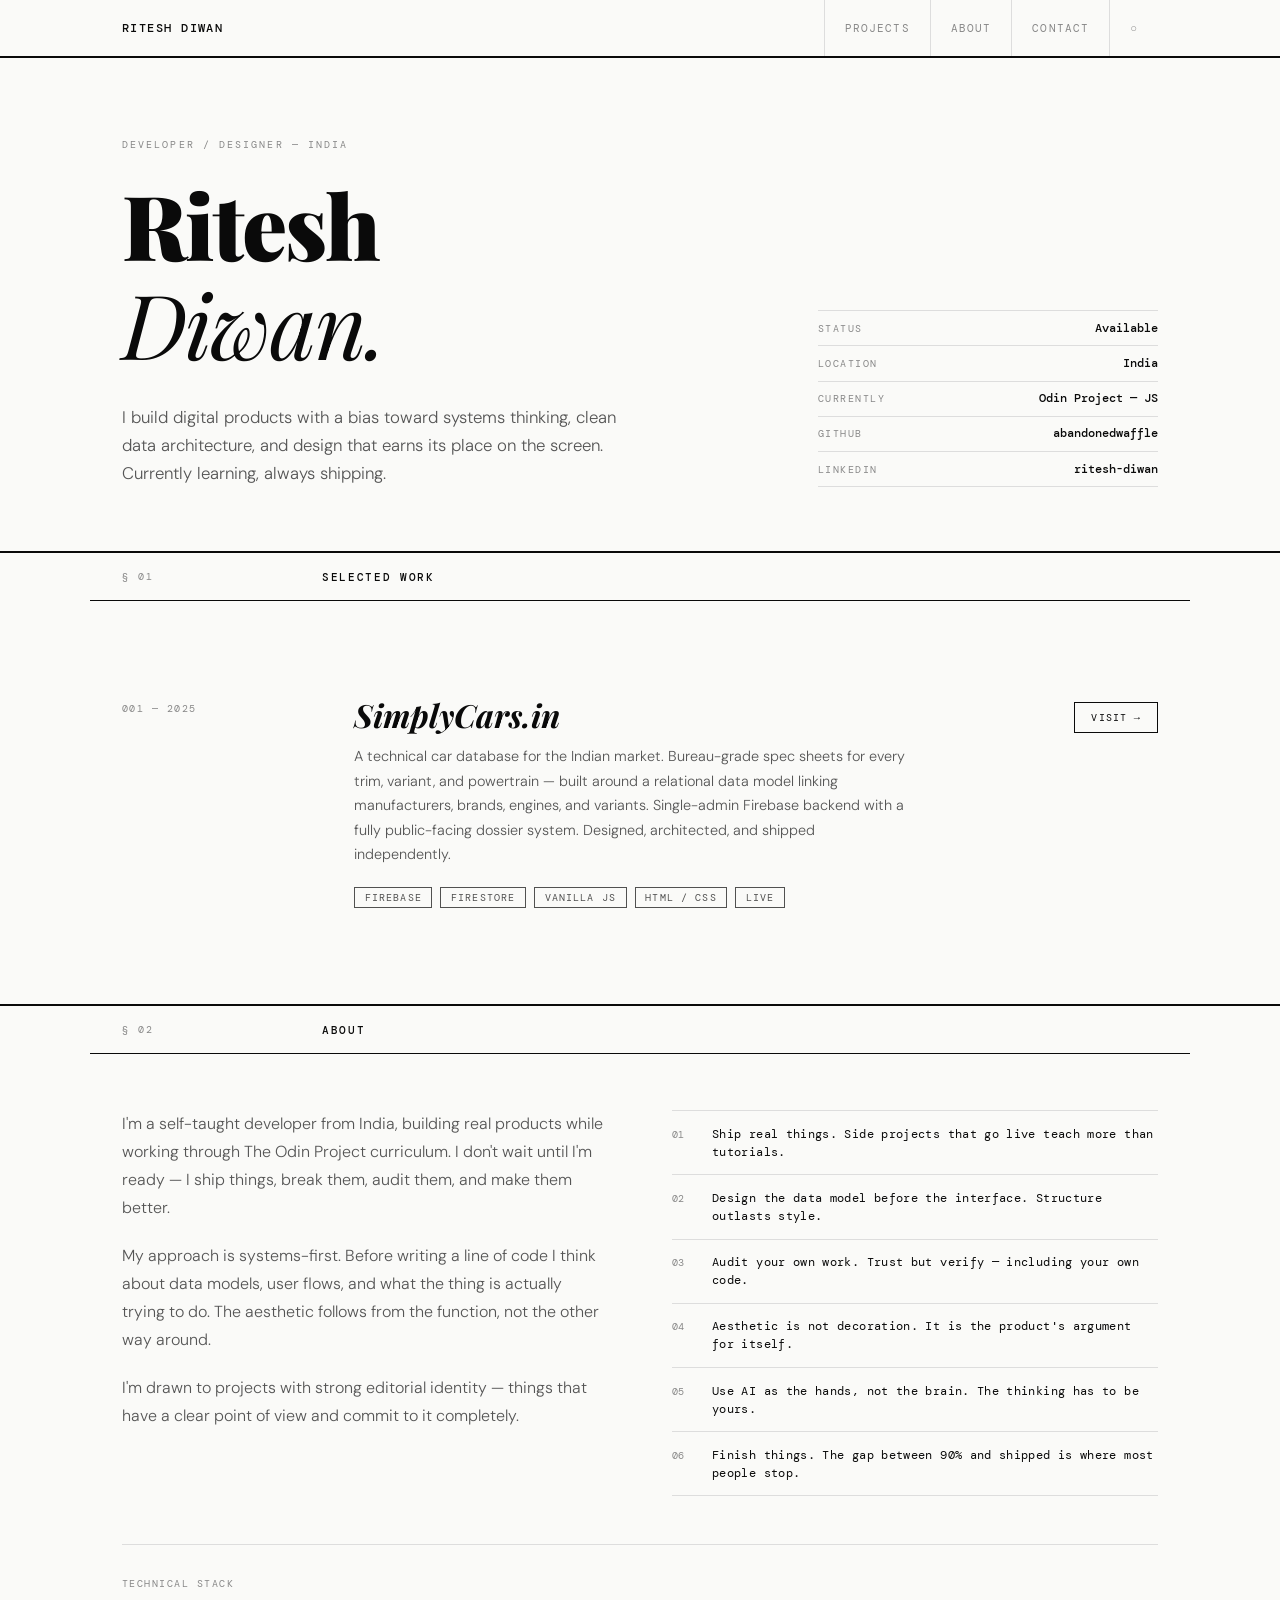
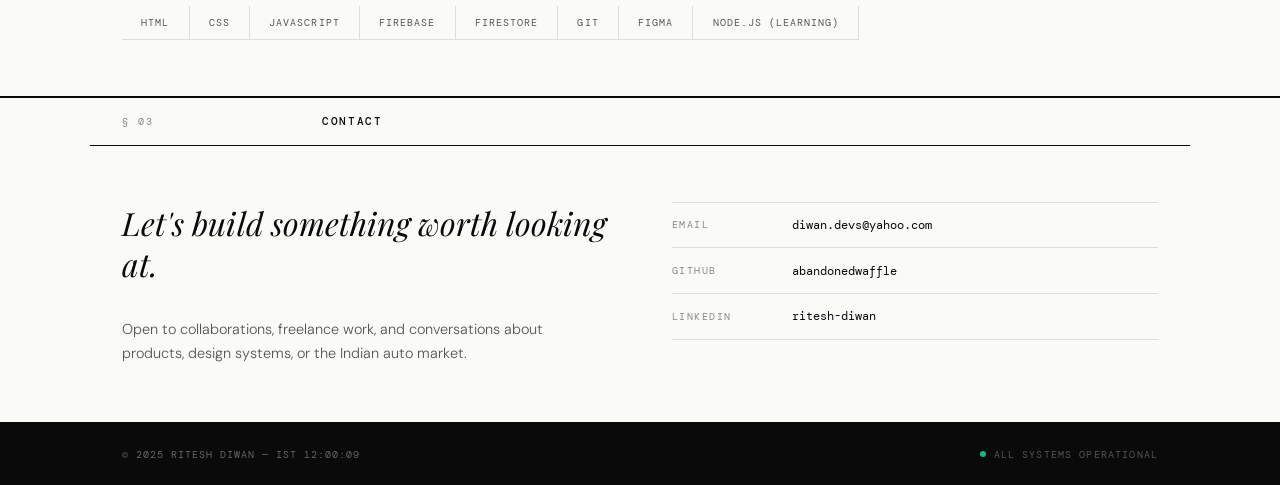
==== index.html @ 1e128248 "intial commit" ====
<!DOCTYPE html>
<html lang="en">
<head>
    <meta charset="UTF-8">
    <meta name="viewport" content="width=device-width, initial-scale=1.0">
    <title>Ritesh Diwan — Developer</title>
    <link rel="preconnect" href="https://fonts.googleapis.com">
    <link href="https://fonts.googleapis.com/css2?family=DM+Mono:ital,wght@0,300;0,400;0,500;1,300;1,400&family=Playfair+Display:ital,wght@0,400;0,700;0,900;1,400;1,700;1,900&family=DM+Sans:wght@300;400;500&display=swap" rel="stylesheet">
    <style>
        *, *::before, *::after { box-sizing: border-box; margin: 0; padding: 0; }

        :root {
            /* Colors */
            --black: #0a0a0a;
            --white: #fafaf8;
            --grey: #888;
            --light-grey: #ddd;
            --accent: #ff6600; /* UPDATED TO ORANGE */
            --text-main: #0a0a0a;
            --text-muted: #555;
            --header-bg: #fafaf8;
            
            /* Fonts */
            --mono: 'DM Mono', monospace;
            --serif: 'Playfair Display', serif;
            --sans: 'DM Sans', sans-serif;
        }

        body.dark {
            --black: #f0ede8;
            --white: #111110;
            --grey: #666;
            --light-grey: #2a2a2a;
            --accent: #ff6600; /* UPDATED TO ORANGE */
            --text-main: #f0ede8;
            --text-muted: #999;
            --header-bg: #111110;
        }

        html { font-size: 16px; scroll-behavior: smooth; }

        body {
            font-family: var(--sans);
            background: var(--white);
            color: var(--text-main);
            -webkit-font-smoothing: antialiased;
            overflow-x: hidden;
            /* Smooth theme transition */
            transition: background-color 0.4s ease, color 0.4s ease;
        }

        /* Elements that should transition with the theme */
        header, section, .project-row, .theme-btn, nav a, .skill-item, .contact-link-row {
            transition: border-color 0.4s ease, background-color 0.4s ease, color 0.4s ease;
        }

        /* HEADER */
        header {
            border-bottom: 2px solid var(--text-main);
            position: sticky;
            top: 0;
            background: var(--header-bg);
            z-index: 100;
        }

        .header-inner {
            max-width: 1100px;
            margin: 0 auto;
            padding: 0 2rem;
            display: grid;
            grid-template-columns: 1fr auto;
            align-items: center;
            height: 56px;
        }

        .site-name {
            font-family: var(--mono);
            font-size: 0.75rem;
            font-weight: 500;
            letter-spacing: 0.12em;
            text-transform: uppercase;
            color: var(--text-main);
            text-decoration: none;
        }

        nav { display: flex; align-items: center; gap: 0; }

        nav a, .theme-btn {
            font-family: var(--mono);
            font-size: 0.7rem;
            letter-spacing: 0.1em;
            text-transform: uppercase;
            color: var(--grey);
            text-decoration: none;
            padding: 0 1.25rem;
            height: 56px;
            display: flex;
            align-items: center;
            border-left: 1px solid var(--light-grey);
            cursor: pointer;
            background: none;
            border-top: none; border-right: none; border-bottom: none;
        }

        nav a:hover, .theme-btn:hover { 
            color: var(--text-main); 
            background: var(--light-grey); 
            opacity: 0.8;
        }

        /* HERO */
        .hero {
            border-bottom: 2px solid var(--text-main);
            padding: 5rem 0 4rem;
        }

        .hero-inner {
            max-width: 1100px;
            margin: 0 auto;
            padding: 0 2rem;
            display: grid;
            grid-template-columns: 1fr 340px;
            gap: 4rem;
            align-items: end;
        }

        .hero-label {
            font-family: var(--mono);
            font-size: 0.65rem;
            letter-spacing: 0.2em;
            text-transform: uppercase;
            color: var(--grey);
            margin-bottom: 1.5rem;
        }

        /* HERO NAME WITH AUTOMATIC HIGHLIGHT */
        .hero-name {
            font-family: var(--serif);
            font-size: clamp(3.5rem, 7vw, 6.5rem);
            font-weight: 900;
            line-height: 1.1;
            letter-spacing: -0.02em;
            position: relative;
            display: inline-block;
        }

        .hero-name em { font-style: italic; font-weight: 400; }

        .highlight-box {
            position: absolute;
            background-color: var(--accent);
            z-index: -1;
            left: -0.05em;
            height: 0.9em;
            /* Cubic bezier creates that "stutter/mechanical" movement from the video */
            animation: scannerLoop 6s infinite cubic-bezier(0.65, 0, 0.35, 1);
        }

        @keyframes scannerLoop {
            /* HIGHLIGHT 'Ritesh' */
            0%, 5% { width: 0; top: 0.1em; }
            10%, 40% { width: 102%; top: 0.1em; }
            
            /* MOVE DOWN */
            45% { width: 0; top: 0.1em; left: -0.05em; }
            50% { width: 0; top: 1.15em; left: -0.05em; }
            
            /* HIGHLIGHT 'Diwan' */
            55%, 90% { width: 105%; top: 1.15em; }
            
            /* RESET */
            95%, 100% { width: 0; top: 1.15em; }
        }

        .hero-tagline {
            margin-top: 2rem;
            font-size: 1.05rem;
            font-weight: 300;
            line-height: 1.65;
            color: var(--text-muted);
            max-width: 520px;
        }

        .hero-meta-row {
            display: flex;
            justify-content: space-between;
            align-items: baseline;
            padding: 0.6rem 0;
            border-top: 1px solid var(--light-grey);
        }

        .hero-meta-row:last-child { border-bottom: 1px solid var(--light-grey); }

        .meta-label {
            font-family: var(--mono);
            font-size: 0.62rem;
            letter-spacing: 0.15em;
            text-transform: uppercase;
            color: var(--grey);
        }

        .meta-value {
            font-family: var(--mono);
            font-size: 0.72rem;
            font-weight: 500;
        }

        .meta-value a { color: var(--text-main); text-decoration: none; }
        .meta-value a:hover { color: var(--accent); }

        /* SECTION STRUCTURE */
        section { border-bottom: 2px solid var(--text-main); }

        .section-header {
            max-width: 1100px;
            margin: 0 auto;
            padding: 0 2rem;
            display: grid;
            grid-template-columns: 200px 1fr;
            align-items: center;
            height: 48px;
            border-bottom: 1px solid var(--text-main);
        }

        .section-index {
            font-family: var(--mono);
            font-size: 0.62rem;
            letter-spacing: 0.2em;
            text-transform: uppercase;
            color: var(--grey);
        }

        .section-title-label {
            font-family: var(--mono);
            font-size: 0.7rem;
            letter-spacing: 0.15em;
            text-transform: uppercase;
            font-weight: 500;
        }

        .section-body {
            max-width: 1100px;
            margin: 0 auto;
            padding: 3.5rem 2rem;
        }

        /* PROJECTS */
        .project-row {
            display: grid;
            grid-template-columns: 200px 1fr auto;
            gap: 2rem;
            align-items: start;
            padding: 2.5rem 0;
            border-bottom: 1px solid var(--light-grey);
        }

        .project-row:last-child { border-bottom: none; }

        .project-number {
            font-family: var(--mono);
            font-size: 0.62rem;
            letter-spacing: 0.15em;
            color: var(--grey);
            padding-top: 0.3rem;
        }

        .project-name {
            font-family: var(--serif);
            font-size: 2rem;
            font-weight: 700;
            font-style: italic;
            line-height: 1.1;
            margin-bottom: 0.75rem;
        }

        .project-desc {
            font-size: 0.9rem;
            font-weight: 300;
            line-height: 1.7;
            color: var(--text-muted);
            max-width: 560px;
            margin-bottom: 1.25rem;
        }

        .project-tags { display: flex; gap: 0.5rem; flex-wrap: wrap; }

        .tag {
            font-family: var(--mono);
            font-size: 0.6rem;
            letter-spacing: 0.12em;
            text-transform: uppercase;
            border: 1px solid var(--text-main);
            padding: 0.2rem 0.6rem;
            opacity: 0.7;
        }

        .project-link {
            font-family: var(--mono);
            font-size: 0.65rem;
            letter-spacing: 0.1em;
            text-transform: uppercase;
            color: var(--text-main);
            text-decoration: none;
            border: 1px solid var(--text-main);
            padding: 0.5rem 1rem;
            white-space: nowrap;
            display: inline-block;
            align-self: start;
            margin-top: 0.3rem;
        }

        .project-link:hover { background: var(--text-main); color: var(--white); }

        /* ABOUT */
        .about-grid {
            display: grid;
            grid-template-columns: 1fr 1fr;
            gap: 4rem;
        }

        .about-text p {
            font-size: 1rem;
            font-weight: 300;
            line-height: 1.75;
            color: var(--text-muted);
            margin-bottom: 1.25rem;
        }

        .principles-list { list-style: none; }

        .principles-list li {
            font-family: var(--mono);
            font-size: 0.75rem;
            letter-spacing: 0.03em;
            line-height: 1.5;
            padding: 0.85rem 0;
            border-bottom: 1px solid var(--light-grey);
            display: grid;
            grid-template-columns: 28px 1fr;
            gap: 0.75rem;
            align-items: baseline;
        }

        .principles-list li:first-child { border-top: 1px solid var(--light-grey); }

        .principle-num { color: var(--grey); font-size: 0.6rem; }

        /* SKILLS */
        .skills-row { display: flex; flex-wrap: wrap; gap: 0; }

        .skill-item {
            font-family: var(--mono);
            font-size: 0.65rem;
            letter-spacing: 0.1em;
            text-transform: uppercase;
            padding: 0.6rem 1.2rem;
            border-right: 1px solid var(--light-grey);
            border-bottom: 1px solid var(--light-grey);
            color: var(--text-muted);
        }

        /* CONTACT */
        .contact-grid {
            display: grid;
            grid-template-columns: 1fr 1fr;
            gap: 4rem;
        }

        .contact-intro {
            font-family: var(--serif);
            font-size: 2rem;
            font-weight: 400;
            font-style: italic;
            line-height: 1.3;
            margin-bottom: 2rem;
        }

        .contact-note {
            font-size: 0.9rem;
            font-weight: 300;
            line-height: 1.7;
            color: var(--text-muted);
        }

        .contact-links { display: flex; flex-direction: column; gap: 0; }

        .contact-link-row {
            display: grid;
            grid-template-columns: 120px 1fr;
            align-items: center;
            padding: 0.9rem 0;
            border-bottom: 1px solid var(--light-grey);
            text-decoration: none;
            color: var(--text-main);
        }

        .contact-link-row:first-child { border-top: 1px solid var(--light-grey); }
        .contact-link-row:hover .contact-link-label { color: var(--accent); }

        .contact-link-label {
            font-family: var(--mono);
            font-size: 0.62rem;
            letter-spacing: 0.15em;
            text-transform: uppercase;
            color: var(--grey);
            transition: color 0.15s;
        }

        .contact-link-value {
            font-family: var(--mono);
            font-size: 0.75rem;
        }

        /* FOOTER */
        footer { background: var(--black); color: var(--white); transition: background 0.4s ease; }

        .footer-inner {
            max-width: 1100px;
            margin: 0 auto;
            padding: 1.5rem 2rem;
            display: flex;
            justify-content: space-between;
            align-items: center;
        }

        .footer-left {
            font-family: var(--mono);
            font-size: 0.62rem;
            letter-spacing: 0.1em;
            text-transform: uppercase;
            color: #666;
        }

        .footer-dot {
            width: 6px;
            height: 6px;
            background: #10b981;
            border-radius: 50%;
            display: inline-block;
            margin-right: 0.5rem;
            animation: pulse 2s ease-in-out infinite;
        }

        .footer-status {
            font-family: var(--mono);
            font-size: 0.6rem;
            letter-spacing: 0.12em;
            text-transform: uppercase;
            color: #555;
            display: flex;
            align-items: center;
        }

        @keyframes pulse {
            0%, 100% { opacity: 1; }
            50% { opacity: 0.3; }
        }

        /* FADE IN */
        .fade-in {
            opacity: 0;
            transform: translateY(14px);
            transition: opacity 0.55s ease, transform 0.55s ease;
        }

        .fade-in.visible { opacity: 1; transform: translateY(0); }

        /* MOBILE */
        @media (max-width: 768px) {
            .hero-inner { grid-template-columns: 1fr; gap: 2.5rem; }
            .section-header { grid-template-columns: 100px 1fr; }
            .project-row { grid-template-columns: 1fr; gap: 1rem; }
            .about-grid, .contact-grid { grid-template-columns: 1fr; gap: 2.5rem; }
            nav a { display: none; }
            nav a:last-child, .theme-btn { display: flex; }
            .hero-name { font-size: clamp(2.8rem, 12vw, 4rem); }
        }

        @media (max-width: 480px) {
            .header-inner, .hero-inner, .section-header, .section-body, .footer-inner {
                padding-left: 1.25rem;
                padding-right: 1.25rem;
            }
        }

        /* ACCESSIBILITY: Disable animations for users who prefer reduced motion */
        @media (prefers-reduced-motion: reduce) {
            .fade-in { opacity: 1; transform: none; transition: none; }
            .footer-dot { animation: none; }
        }
    </style>
</head>
<body>

    <header>
        <div class="header-inner">
            <a href="#" class="site-name">Ritesh Diwan</a>
            <nav role="navigation">
                <a href="#projects">Projects</a>
                <a href="#about">About</a>
                <a href="#contact">Contact</a>
                <button class="theme-btn" id="themeBtn" aria-label="Toggle dark mode">○</button>
            </nav>
        </div>
    </header>

    <main>
        <div class="hero">
            <div class="hero-inner">
                <div class="fade-in">
                    <p class="hero-label">Developer / Designer — India</p>
                    <h1 class="hero-name">
                        <div class="highlight-box"></div>
                        Ritesh<br><em>Diwan.</em>
                    </h1>
                    <p class="hero-tagline">
                        I build digital products with a bias toward systems thinking,
                        clean data architecture, and design that earns its place on the screen.
                        Currently learning, always shipping.
                    </p>
                </div>
                <div class="fade-in" style="transition-delay:0.15s;">
                    <div class="hero-meta-row">
                        <span class="meta-label">Status</span>
                        <span class="meta-value">Available</span>
                    </div>
                    <div class="hero-meta-row">
                        <span class="meta-label">Location</span>
                        <span class="meta-value">India</span>
                    </div>
                    <div class="hero-meta-row">
                        <span class="meta-label">Currently</span>
                        <span class="meta-value">Odin Project — JS</span>
                    </div>
                    <div class="hero-meta-row">
                        <span class="meta-label">GitHub</span>
                        <span class="meta-value"><a href="https://github.com/abandonedwaffle" target="_blank">abandonedwaffle</a></span>
                    </div>
                    <div class="hero-meta-row">
                        <span class="meta-label">LinkedIn</span>
                        <span class="meta-value"><a href="https://www.linkedin.com/in/ritesh-diwan-327339232/" target="_blank">ritesh-diwan</a></span>
                    </div>
                </div>
            </div>
        </div>

        <section id="projects">
            <div class="section-header">
                <span class="section-index">§ 01</span>
                <h2 class="section-title-label">Selected Work</h2>
            </div>
            <div class="section-body">
                <article class="project-row fade-in">
                    <div class="project-number">001 — 2025</div>
                    <div>
                        <h3 class="project-name">SimplyCars.in</h3>
                        <p class="project-desc">
                            A technical car database for the Indian market. Bureau-grade spec sheets for every trim,
                            variant, and powertrain — built around a relational data model linking manufacturers,
                            brands, engines, and variants. Single-admin Firebase backend with a fully public-facing
                            dossier system. Designed, architected, and shipped independently.
                        </p>
                        <div class="project-tags">
                            <span class="tag">Firebase</span>
                            <span class="tag">Firestore</span>
                            <span class="tag">Vanilla JS</span>
                            <span class="tag">HTML / CSS</span>
                            <span class="tag">Live</span>
                        </div>
                    </div>
                    <a href="https://simplycars.in" target="_blank" class="project-link">Visit →</a>
                </article>
            </div>
        </section>

        <section id="about">
            <div class="section-header">
                <span class="section-index">§ 02</span>
                <h2 class="section-title-label">About</h2>
            </div>
            <div class="section-body">
                <div class="about-grid">
                    <div class="about-text fade-in">
                        <p>
                            I'm a self-taught developer from India, building real products while working through
                            The Odin Project curriculum. I don't wait until I'm ready — I ship things, break them,
                            audit them, and make them better.
                        </p>
                        <p>
                            My approach is systems-first. Before writing a line of code I think about data models,
                            user flows, and what the thing is actually trying to do. The aesthetic follows from the
                            function, not the other way around.
                        </p>
                        <p>
                            I'm drawn to projects with strong editorial identity — things that have a clear point of
                            view and commit to it completely.
                        </p>
                    </div>
                    <div class="fade-in" style="transition-delay:0.1s;">
                        <ol class="principles-list">
                            <li><span class="principle-num">01</span>Ship real things. Side projects that go live teach more than tutorials.</li>
                            <li><span class="principle-num">02</span>Design the data model before the interface. Structure outlasts style.</li>
                            <li><span class="principle-num">03</span>Audit your own work. Trust but verify — including your own code.</li>
                            <li><span class="principle-num">04</span>Aesthetic is not decoration. It is the product's argument for itself.</li>
                            <li><span class="principle-num">05</span>Use AI as the hands, not the brain. The thinking has to be yours.</li>
                            <li><span class="principle-num">06</span>Finish things. The gap between 90% and shipped is where most people stop.</li>
                        </ol>
                    </div>
                </div>
                <div style="margin-top:3rem; padding-top:2rem; border-top:1px solid var(--light-grey);">
                    <p class="meta-label" style="margin-bottom:1rem;">Technical Stack</p>
                    <div class="skills-row fade-in">
                        <span class="skill-item">HTML</span>
                        <span class="skill-item">CSS</span>
                        <span class="skill-item">JavaScript</span>
                        <span class="skill-item">Firebase</span>
                        <span class="skill-item">Firestore</span>
                        <span class="skill-item">Git</span>
                        <span class="skill-item">Figma</span>
                        <span class="skill-item">Node.js (learning)</span>
                    </div>
                </div>
            </div>
        </section>

        <section id="contact">
            <div class="section-header">
                <span class="section-index">§ 03</span>
                <h2 class="section-title-label">Contact</h2>
            </div>
            <div class="section-body">
                <div class="contact-grid">
                    <div class="fade-in">
                        <p class="contact-intro">Let's build something worth looking at.</p>
                        <p class="contact-note">
                            Open to collaborations, freelance work, and conversations about
                            products, design systems, or the Indian auto market.
                        </p>
                    </div>
                    <div class="contact-links fade-in" style="transition-delay:0.1s;">
                        <a href="mailto:diwan.devs@yahoo.com" class="contact-link-row">
                            <span class="contact-link-label">Email</span>
                            <span class="contact-link-value">diwan.devs@yahoo.com</span>
                        </a>
                        <a href="https://github.com/abandonedwaffle" target="_blank" class="contact-link-row">
                            <span class="contact-link-label">GitHub</span>
                            <span class="contact-link-value">abandonedwaffle</span>
                        </a>
                        <a href="https://www.linkedin.com/in/ritesh-diwan-327339232/" target="_blank" class="contact-link-row">
                            <span class="contact-link-label">LinkedIn</span>
                            <span class="contact-link-value">ritesh-diwan</span>
                        </a>
                    </div>
                </div>
            </div>
        </section>
    </main>

    <footer>
        <div class="footer-inner">
            <span class="footer-left" id="footerClock">© 2025 Ritesh Diwan</span>
            <span class="footer-status">
                <span class="footer-dot"></span>
                All systems operational
            </span>
        </div>
    </footer>

    <script>
        // Intersection Observer for animations
        const observer = new IntersectionObserver((entries) => {
            entries.forEach(entry => {
                if (entry.isIntersecting) entry.target.classList.add('visible');
            });
        }, { threshold: 0.08 });

        document.querySelectorAll('.fade-in').forEach(el => observer.observe(el));

        // Dark Mode Logic
        const themeBtn = document.getElementById('themeBtn');
        const savedTheme = localStorage.getItem('rd-theme');
        
        if (savedTheme === 'dark') { 
            document.body.classList.add('dark'); 
            themeBtn.textContent = '●'; 
        }

        themeBtn.addEventListener('click', () => {
            document.body.classList.toggle('dark');
            const isDark = document.body.classList.contains('dark');
            themeBtn.textContent = isDark ? '●' : '○';
            localStorage.setItem('rd-theme', isDark ? 'dark' : 'light');
        });

        // Dynamic Footer Clock (IST)
        function updateTime() {
            const footerClock = document.getElementById('footerClock');
            const now = new Date();
            const options = { 
                hour: '2-digit', 
                minute: '2-digit', 
                second: '2-digit',
                timeZone: 'Asia/Kolkata',
                hour12: false 
            };
            const timeString = now.toLocaleTimeString('en-GB', options);
            footerClock.textContent = `© 2025 Ritesh Diwan — IST ${timeString}`;
        }
        setInterval(updateTime, 1000);
        updateTime();
    </script>
</body>
</html>
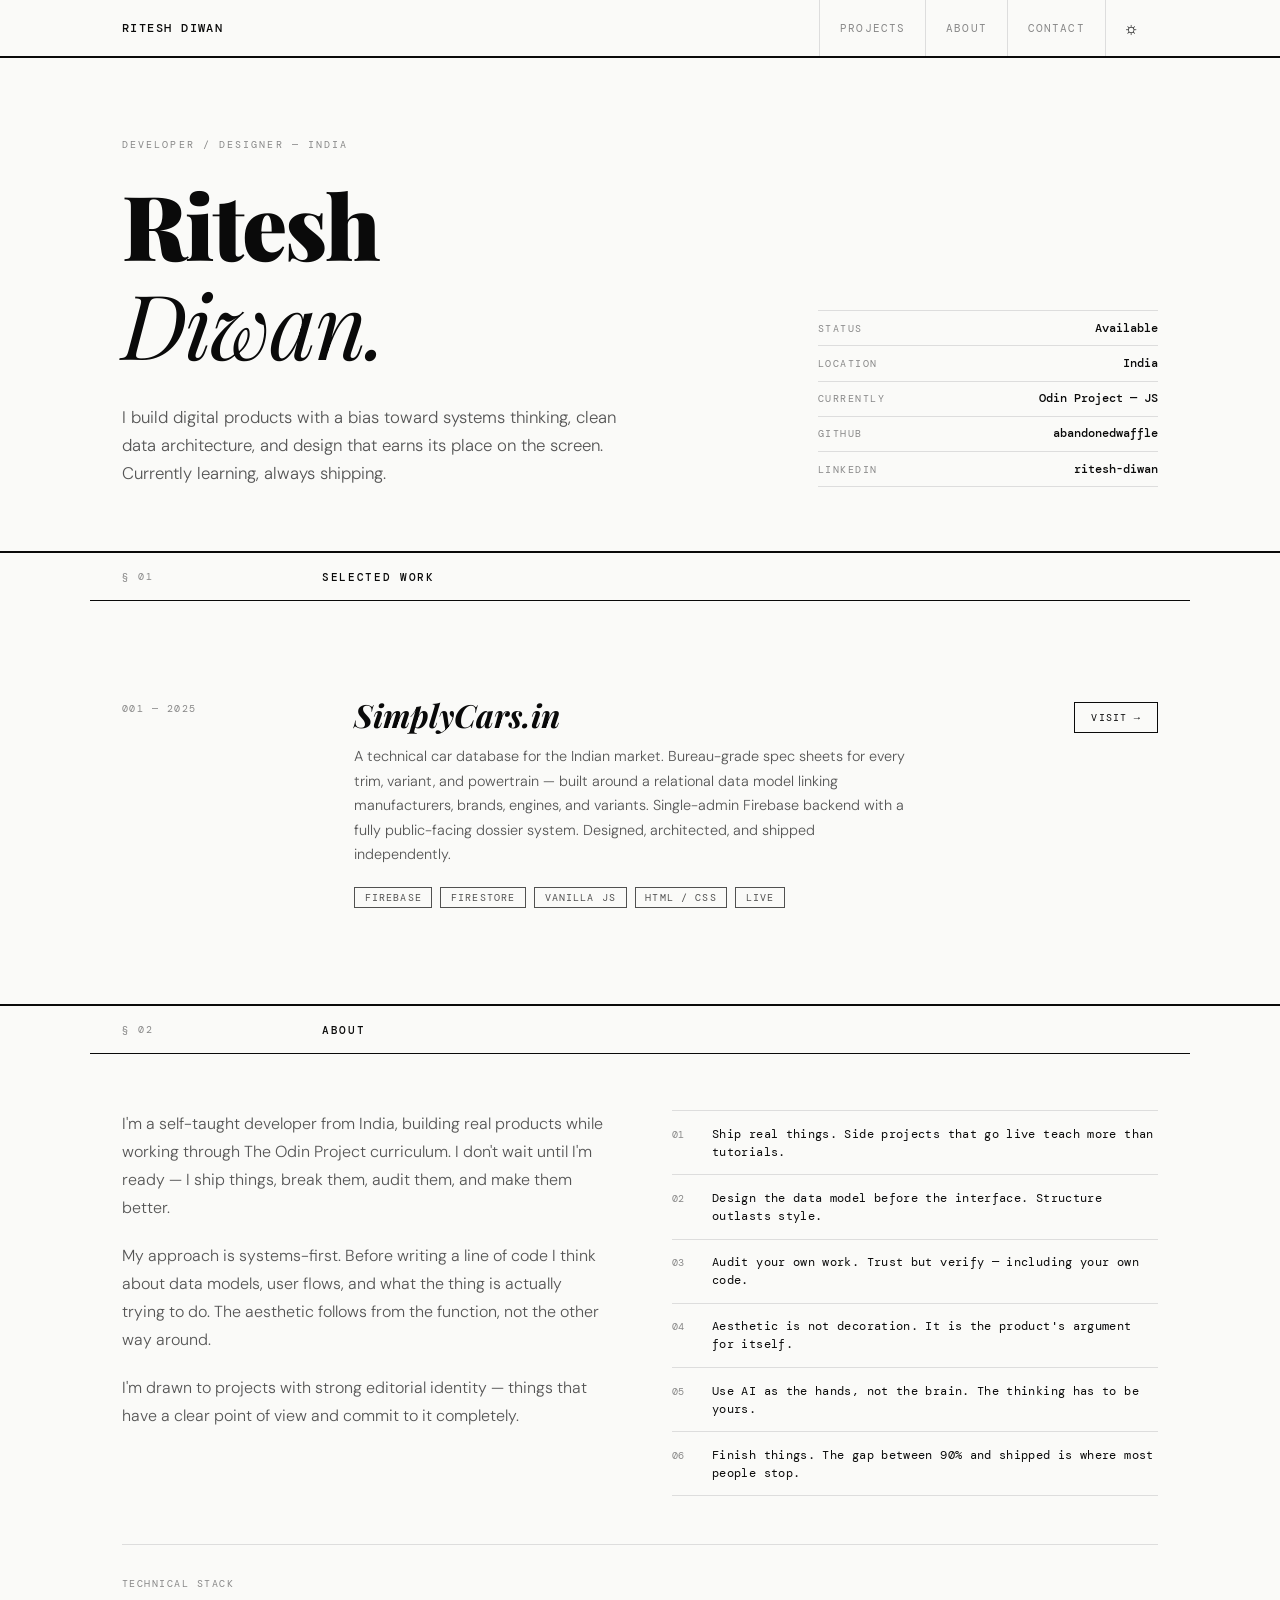
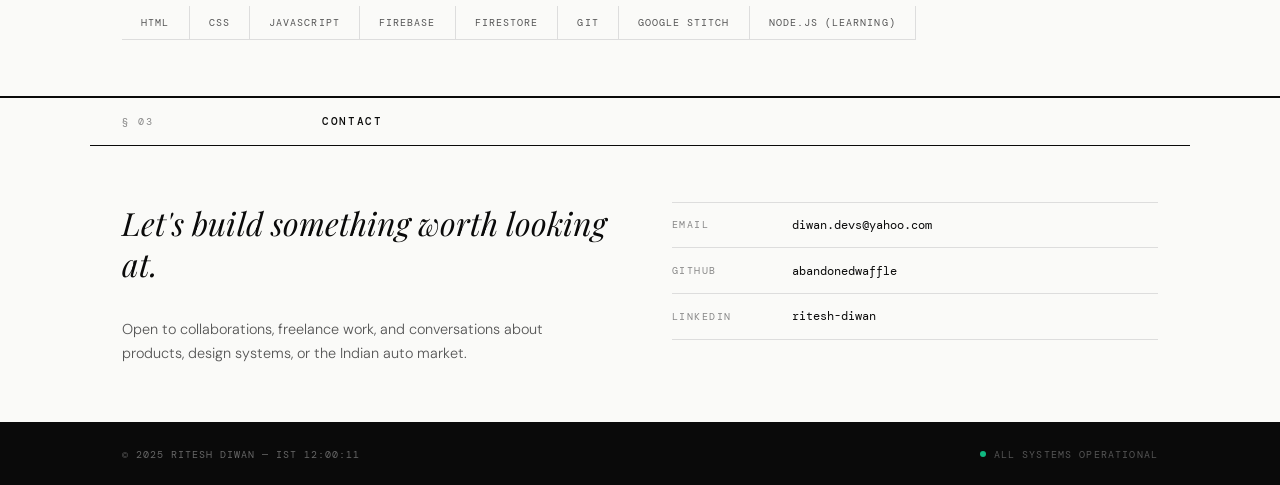
==== commit 14418e2a: "removed figma and added click sound" ====
--- a/index.html
+++ b/index.html
@@ -108,6 +108,18 @@
             opacity: 0.8;
         }
 
+        /* High-Visibility Toggle Switch Icon Styles */
+        .theme-btn {
+            font-size: 1.1rem;
+            color: var(--text-main);
+            font-weight: bold;
+            transition: transform 0.1s ease;
+        }
+
+        .theme-btn:active {
+            transform: translateY(2px); /* Physical switch feel */
+        }
+
         /* HERO */
         .hero {
             border-bottom: 2px solid var(--text-main);
@@ -492,6 +504,8 @@
 </head>
 <body>
 
+    <audio id="switchSound" src="click.mp3" preload="auto"></audio>
+
     <header>
         <div class="header-inner">
             <a href="#" class="site-name">Ritesh Diwan</a>
@@ -499,7 +513,7 @@
                 <a href="#projects">Projects</a>
                 <a href="#about">About</a>
                 <a href="#contact">Contact</a>
-                <button class="theme-btn" id="themeBtn" aria-label="Toggle dark mode">○</button>
+                <button class="theme-btn" id="themeBtn" aria-label="Toggle dark mode">☼</button>
             </nav>
         </div>
     </header>
@@ -616,7 +630,7 @@
                         <span class="skill-item">Firebase</span>
                         <span class="skill-item">Firestore</span>
                         <span class="skill-item">Git</span>
-                        <span class="skill-item">Figma</span>
+                        <span class="skill-item">Google Stitch</span>
                         <span class="skill-item">Node.js (learning)</span>
                     </div>
                 </div>
@@ -678,17 +692,30 @@
 
         // Dark Mode Logic
         const themeBtn = document.getElementById('themeBtn');
+        const switchSound = document.getElementById('switchSound');
         const savedTheme = localStorage.getItem('rd-theme');
         
+        // Helper to update the icon character
+        const updateIcon = (isDark) => {
+            themeBtn.textContent = isDark ? '☾' : '☼';
+        };
+
         if (savedTheme === 'dark') { 
             document.body.classList.add('dark'); 
-            themeBtn.textContent = '●'; 
+            updateIcon(true);
         }
 
         themeBtn.addEventListener('click', () => {
+            // Play Sound
+            switchSound.currentTime = 0;
+            switchSound.play().catch(e => console.log("Sound play blocked by browser."));
+
+            // Toggle Class
             document.body.classList.toggle('dark');
             const isDark = document.body.classList.contains('dark');
-            themeBtn.textContent = isDark ? '●' : '○';
+            
+            // Update Icon and LocalStorage
+            updateIcon(isDark);
             localStorage.setItem('rd-theme', isDark ? 'dark' : 'light');
         });
 
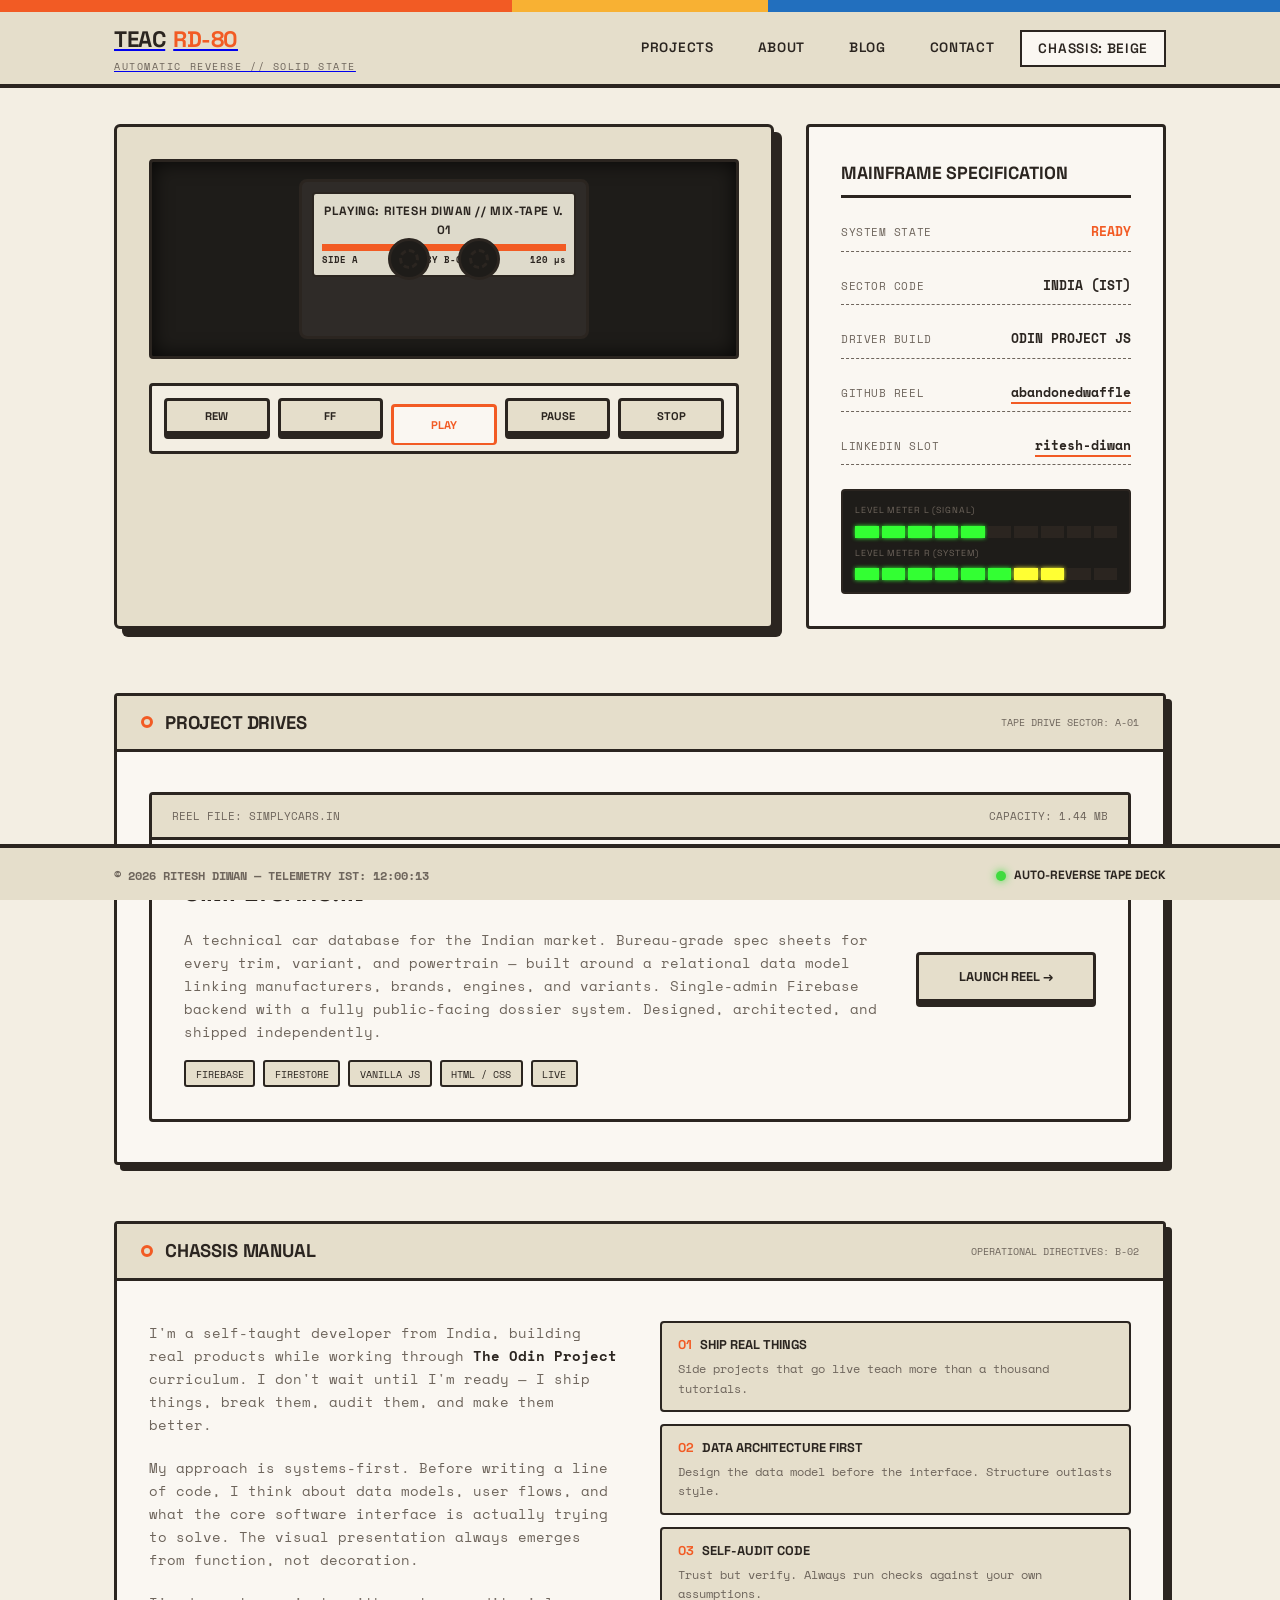
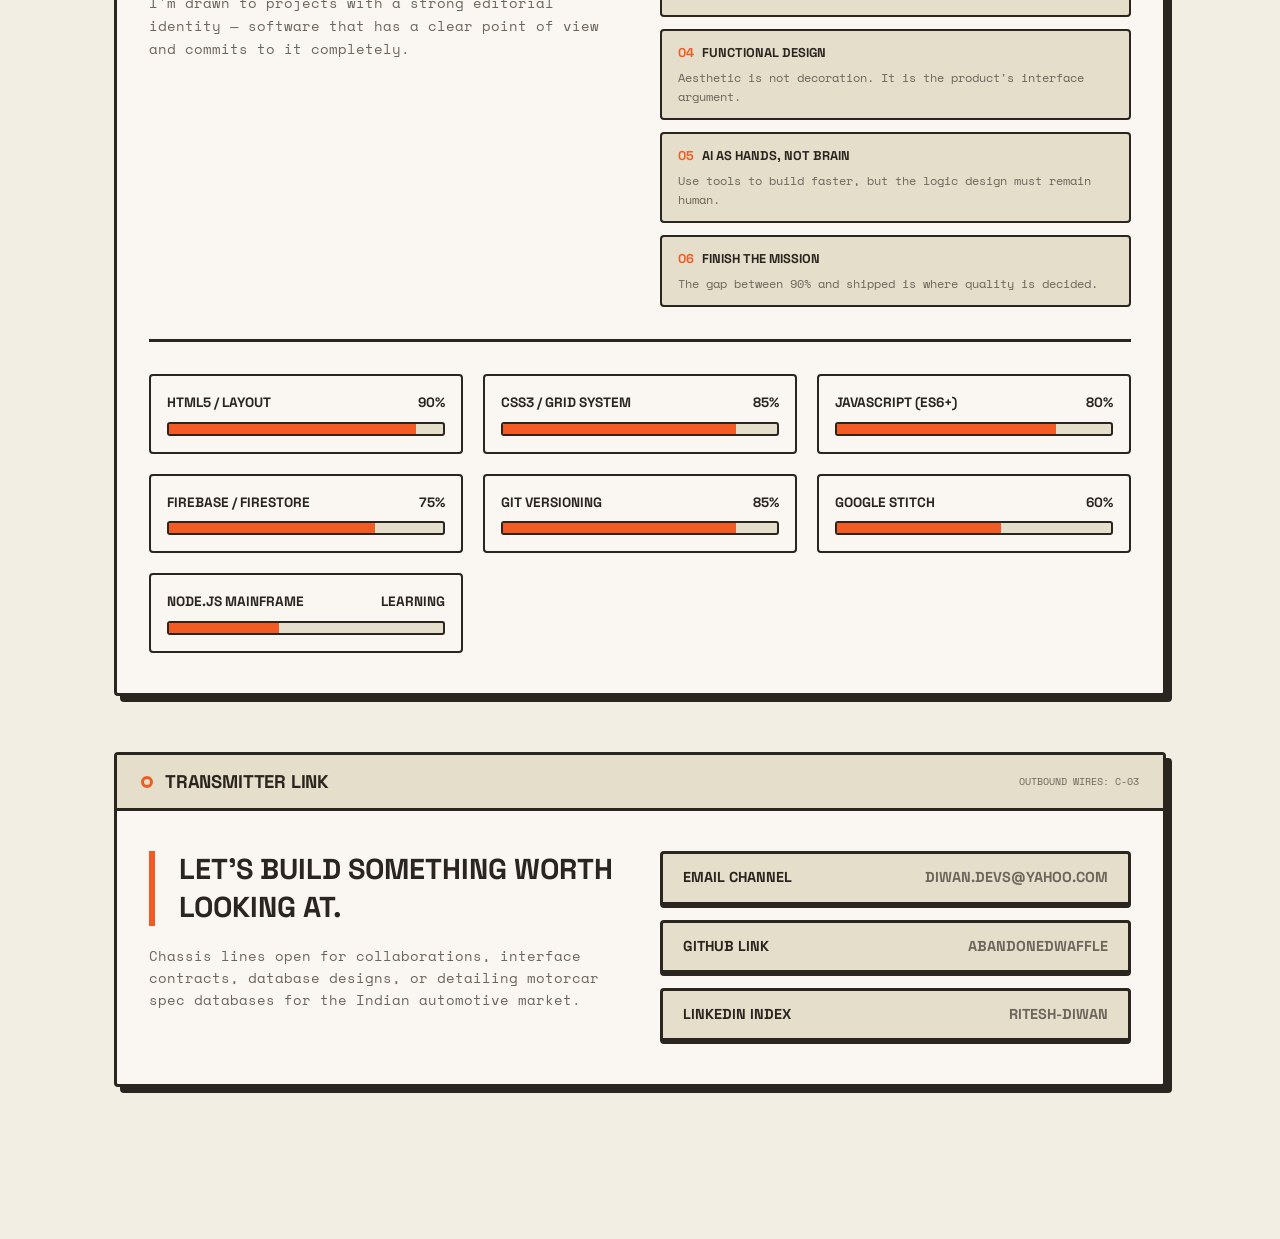
==== commit e89f42fa: "casseteFuturism" ====
--- a/index.html
+++ b/index.html
@@ -3,666 +3,338 @@
 <head>
     <meta charset="UTF-8">
     <meta name="viewport" content="width=device-width, initial-scale=1.0">
-    <title>Ritesh Diwan — Developer</title>
-    <link rel="preconnect" href="https://fonts.googleapis.com">
-    <link href="https://fonts.googleapis.com/css2?family=DM+Mono:ital,wght@0,300;0,400;0,500;1,300;1,400&family=Playfair+Display:ital,wght@0,400;0,700;0,900;1,400;1,700;1,900&family=DM+Sans:wght@300;400;500&display=swap" rel="stylesheet">
-    <style>
-        *, *::before, *::after { box-sizing: border-box; margin: 0; padding: 0; }
-
-        :root {
-            /* Colors */
-            --black: #0a0a0a;
-            --white: #fafaf8;
-            --grey: #888;
-            --light-grey: #ddd;
-            --accent: #ff6600; /* UPDATED TO ORANGE */
-            --text-main: #0a0a0a;
-            --text-muted: #555;
-            --header-bg: #fafaf8;
-            
-            /* Fonts */
-            --mono: 'DM Mono', monospace;
-            --serif: 'Playfair Display', serif;
-            --sans: 'DM Sans', sans-serif;
-        }
-
-        body.dark {
-            --black: #f0ede8;
-            --white: #111110;
-            --grey: #666;
-            --light-grey: #2a2a2a;
-            --accent: #ff6600; /* UPDATED TO ORANGE */
-            --text-main: #f0ede8;
-            --text-muted: #999;
-            --header-bg: #111110;
-        }
-
-        html { font-size: 16px; scroll-behavior: smooth; }
-
-        body {
-            font-family: var(--sans);
-            background: var(--white);
-            color: var(--text-main);
-            -webkit-font-smoothing: antialiased;
-            overflow-x: hidden;
-            /* Smooth theme transition */
-            transition: background-color 0.4s ease, color 0.4s ease;
-        }
-
-        /* Elements that should transition with the theme */
-        header, section, .project-row, .theme-btn, nav a, .skill-item, .contact-link-row {
-            transition: border-color 0.4s ease, background-color 0.4s ease, color 0.4s ease;
-        }
-
-        /* HEADER */
-        header {
-            border-bottom: 2px solid var(--text-main);
-            position: sticky;
-            top: 0;
-            background: var(--header-bg);
-            z-index: 100;
-        }
-
-        .header-inner {
-            max-width: 1100px;
-            margin: 0 auto;
-            padding: 0 2rem;
-            display: grid;
-            grid-template-columns: 1fr auto;
-            align-items: center;
-            height: 56px;
-        }
-
-        .site-name {
-            font-family: var(--mono);
-            font-size: 0.75rem;
-            font-weight: 500;
-            letter-spacing: 0.12em;
-            text-transform: uppercase;
-            color: var(--text-main);
-            text-decoration: none;
-        }
-
-        nav { display: flex; align-items: center; gap: 0; }
-
-        nav a, .theme-btn {
-            font-family: var(--mono);
-            font-size: 0.7rem;
-            letter-spacing: 0.1em;
-            text-transform: uppercase;
-            color: var(--grey);
-            text-decoration: none;
-            padding: 0 1.25rem;
-            height: 56px;
-            display: flex;
-            align-items: center;
-            border-left: 1px solid var(--light-grey);
-            cursor: pointer;
-            background: none;
-            border-top: none; border-right: none; border-bottom: none;
-        }
-
-        nav a:hover, .theme-btn:hover { 
-            color: var(--text-main); 
-            background: var(--light-grey); 
-            opacity: 0.8;
-        }
-
-        /* High-Visibility Toggle Switch Icon Styles */
-        .theme-btn {
-            font-size: 1.1rem;
-            color: var(--text-main);
-            font-weight: bold;
-            transition: transform 0.1s ease;
-        }
-
-        .theme-btn:active {
-            transform: translateY(2px); /* Physical switch feel */
-        }
-
-        /* HERO */
-        .hero {
-            border-bottom: 2px solid var(--text-main);
-            padding: 5rem 0 4rem;
-        }
-
-        .hero-inner {
-            max-width: 1100px;
-            margin: 0 auto;
-            padding: 0 2rem;
-            display: grid;
-            grid-template-columns: 1fr 340px;
-            gap: 4rem;
-            align-items: end;
-        }
-
-        .hero-label {
-            font-family: var(--mono);
-            font-size: 0.65rem;
-            letter-spacing: 0.2em;
-            text-transform: uppercase;
-            color: var(--grey);
-            margin-bottom: 1.5rem;
-        }
-
-        /* HERO NAME WITH AUTOMATIC HIGHLIGHT */
-        .hero-name {
-            font-family: var(--serif);
-            font-size: clamp(3.5rem, 7vw, 6.5rem);
-            font-weight: 900;
-            line-height: 1.1;
-            letter-spacing: -0.02em;
-            position: relative;
-            display: inline-block;
-        }
-
-        .hero-name em { font-style: italic; font-weight: 400; }
-
-        .highlight-box {
-            position: absolute;
-            background-color: var(--accent);
-            z-index: -1;
-            left: -0.05em;
-            height: 0.9em;
-            /* Cubic bezier creates that "stutter/mechanical" movement from the video */
-            animation: scannerLoop 6s infinite cubic-bezier(0.65, 0, 0.35, 1);
-        }
-
-        @keyframes scannerLoop {
-            /* HIGHLIGHT 'Ritesh' */
-            0%, 5% { width: 0; top: 0.1em; }
-            10%, 40% { width: 102%; top: 0.1em; }
-            
-            /* MOVE DOWN */
-            45% { width: 0; top: 0.1em; left: -0.05em; }
-            50% { width: 0; top: 1.15em; left: -0.05em; }
-            
-            /* HIGHLIGHT 'Diwan' */
-            55%, 90% { width: 105%; top: 1.15em; }
-            
-            /* RESET */
-            95%, 100% { width: 0; top: 1.15em; }
-        }
-
-        .hero-tagline {
-            margin-top: 2rem;
-            font-size: 1.05rem;
-            font-weight: 300;
-            line-height: 1.65;
-            color: var(--text-muted);
-            max-width: 520px;
-        }
-
-        .hero-meta-row {
-            display: flex;
-            justify-content: space-between;
-            align-items: baseline;
-            padding: 0.6rem 0;
-            border-top: 1px solid var(--light-grey);
-        }
-
-        .hero-meta-row:last-child { border-bottom: 1px solid var(--light-grey); }
-
-        .meta-label {
-            font-family: var(--mono);
-            font-size: 0.62rem;
-            letter-spacing: 0.15em;
-            text-transform: uppercase;
-            color: var(--grey);
-        }
-
-        .meta-value {
-            font-family: var(--mono);
-            font-size: 0.72rem;
-            font-weight: 500;
-        }
-
-        .meta-value a { color: var(--text-main); text-decoration: none; }
-        .meta-value a:hover { color: var(--accent); }
-
-        /* SECTION STRUCTURE */
-        section { border-bottom: 2px solid var(--text-main); }
-
-        .section-header {
-            max-width: 1100px;
-            margin: 0 auto;
-            padding: 0 2rem;
-            display: grid;
-            grid-template-columns: 200px 1fr;
-            align-items: center;
-            height: 48px;
-            border-bottom: 1px solid var(--text-main);
-        }
-
-        .section-index {
-            font-family: var(--mono);
-            font-size: 0.62rem;
-            letter-spacing: 0.2em;
-            text-transform: uppercase;
-            color: var(--grey);
-        }
-
-        .section-title-label {
-            font-family: var(--mono);
-            font-size: 0.7rem;
-            letter-spacing: 0.15em;
-            text-transform: uppercase;
-            font-weight: 500;
-        }
-
-        .section-body {
-            max-width: 1100px;
-            margin: 0 auto;
-            padding: 3.5rem 2rem;
-        }
-
-        /* PROJECTS */
-        .project-row {
-            display: grid;
-            grid-template-columns: 200px 1fr auto;
-            gap: 2rem;
-            align-items: start;
-            padding: 2.5rem 0;
-            border-bottom: 1px solid var(--light-grey);
-        }
-
-        .project-row:last-child { border-bottom: none; }
-
-        .project-number {
-            font-family: var(--mono);
-            font-size: 0.62rem;
-            letter-spacing: 0.15em;
-            color: var(--grey);
-            padding-top: 0.3rem;
-        }
-
-        .project-name {
-            font-family: var(--serif);
-            font-size: 2rem;
-            font-weight: 700;
-            font-style: italic;
-            line-height: 1.1;
-            margin-bottom: 0.75rem;
-        }
-
-        .project-desc {
-            font-size: 0.9rem;
-            font-weight: 300;
-            line-height: 1.7;
-            color: var(--text-muted);
-            max-width: 560px;
-            margin-bottom: 1.25rem;
-        }
-
-        .project-tags { display: flex; gap: 0.5rem; flex-wrap: wrap; }
-
-        .tag {
-            font-family: var(--mono);
-            font-size: 0.6rem;
-            letter-spacing: 0.12em;
-            text-transform: uppercase;
-            border: 1px solid var(--text-main);
-            padding: 0.2rem 0.6rem;
-            opacity: 0.7;
-        }
-
-        .project-link {
-            font-family: var(--mono);
-            font-size: 0.65rem;
-            letter-spacing: 0.1em;
-            text-transform: uppercase;
-            color: var(--text-main);
-            text-decoration: none;
-            border: 1px solid var(--text-main);
-            padding: 0.5rem 1rem;
-            white-space: nowrap;
-            display: inline-block;
-            align-self: start;
-            margin-top: 0.3rem;
-        }
-
-        .project-link:hover { background: var(--text-main); color: var(--white); }
-
-        /* ABOUT */
-        .about-grid {
-            display: grid;
-            grid-template-columns: 1fr 1fr;
-            gap: 4rem;
-        }
-
-        .about-text p {
-            font-size: 1rem;
-            font-weight: 300;
-            line-height: 1.75;
-            color: var(--text-muted);
-            margin-bottom: 1.25rem;
-        }
-
-        .principles-list { list-style: none; }
-
-        .principles-list li {
-            font-family: var(--mono);
-            font-size: 0.75rem;
-            letter-spacing: 0.03em;
-            line-height: 1.5;
-            padding: 0.85rem 0;
-            border-bottom: 1px solid var(--light-grey);
-            display: grid;
-            grid-template-columns: 28px 1fr;
-            gap: 0.75rem;
-            align-items: baseline;
-        }
-
-        .principles-list li:first-child { border-top: 1px solid var(--light-grey); }
-
-        .principle-num { color: var(--grey); font-size: 0.6rem; }
-
-        /* SKILLS */
-        .skills-row { display: flex; flex-wrap: wrap; gap: 0; }
-
-        .skill-item {
-            font-family: var(--mono);
-            font-size: 0.65rem;
-            letter-spacing: 0.1em;
-            text-transform: uppercase;
-            padding: 0.6rem 1.2rem;
-            border-right: 1px solid var(--light-grey);
-            border-bottom: 1px solid var(--light-grey);
-            color: var(--text-muted);
-        }
-
-        /* CONTACT */
-        .contact-grid {
-            display: grid;
-            grid-template-columns: 1fr 1fr;
-            gap: 4rem;
-        }
-
-        .contact-intro {
-            font-family: var(--serif);
-            font-size: 2rem;
-            font-weight: 400;
-            font-style: italic;
-            line-height: 1.3;
-            margin-bottom: 2rem;
-        }
-
-        .contact-note {
-            font-size: 0.9rem;
-            font-weight: 300;
-            line-height: 1.7;
-            color: var(--text-muted);
-        }
-
-        .contact-links { display: flex; flex-direction: column; gap: 0; }
-
-        .contact-link-row {
-            display: grid;
-            grid-template-columns: 120px 1fr;
-            align-items: center;
-            padding: 0.9rem 0;
-            border-bottom: 1px solid var(--light-grey);
-            text-decoration: none;
-            color: var(--text-main);
-        }
-
-        .contact-link-row:first-child { border-top: 1px solid var(--light-grey); }
-        .contact-link-row:hover .contact-link-label { color: var(--accent); }
-
-        .contact-link-label {
-            font-family: var(--mono);
-            font-size: 0.62rem;
-            letter-spacing: 0.15em;
-            text-transform: uppercase;
-            color: var(--grey);
-            transition: color 0.15s;
-        }
-
-        .contact-link-value {
-            font-family: var(--mono);
-            font-size: 0.75rem;
-        }
-
-        /* FOOTER */
-        footer { background: var(--black); color: var(--white); transition: background 0.4s ease; }
-
-        .footer-inner {
-            max-width: 1100px;
-            margin: 0 auto;
-            padding: 1.5rem 2rem;
-            display: flex;
-            justify-content: space-between;
-            align-items: center;
-        }
-
-        .footer-left {
-            font-family: var(--mono);
-            font-size: 0.62rem;
-            letter-spacing: 0.1em;
-            text-transform: uppercase;
-            color: #666;
-        }
-
-        .footer-dot {
-            width: 6px;
-            height: 6px;
-            background: #10b981;
-            border-radius: 50%;
-            display: inline-block;
-            margin-right: 0.5rem;
-            animation: pulse 2s ease-in-out infinite;
-        }
-
-        .footer-status {
-            font-family: var(--mono);
-            font-size: 0.6rem;
-            letter-spacing: 0.12em;
-            text-transform: uppercase;
-            color: #555;
-            display: flex;
-            align-items: center;
-        }
-
-        @keyframes pulse {
-            0%, 100% { opacity: 1; }
-            50% { opacity: 0.3; }
-        }
-
-        /* FADE IN */
-        .fade-in {
-            opacity: 0;
-            transform: translateY(14px);
-            transition: opacity 0.55s ease, transform 0.55s ease;
-        }
-
-        .fade-in.visible { opacity: 1; transform: translateY(0); }
-
-        /* MOBILE */
-        @media (max-width: 768px) {
-            .hero-inner { grid-template-columns: 1fr; gap: 2.5rem; }
-            .section-header { grid-template-columns: 100px 1fr; }
-            .project-row { grid-template-columns: 1fr; gap: 1rem; }
-            .about-grid, .contact-grid { grid-template-columns: 1fr; gap: 2.5rem; }
-            nav a { display: none; }
-            nav a:last-child, .theme-btn { display: flex; }
-            .hero-name { font-size: clamp(2.8rem, 12vw, 4rem); }
-        }
-
-        @media (max-width: 480px) {
-            .header-inner, .hero-inner, .section-header, .section-body, .footer-inner {
-                padding-left: 1.25rem;
-                padding-right: 1.25rem;
-            }
-        }
-
-        /* ACCESSIBILITY: Disable animations for users who prefer reduced motion */
-        @media (prefers-reduced-motion: reduce) {
-            .fade-in { opacity: 1; transform: none; transition: none; }
-            .footer-dot { animation: none; }
-        }
-    </style>
+    <title>Ritesh Diwan — Portfolio & Tape Deck</title>
+    <meta name="description" content="Personal portfolio and technical dossier deck of developer Ritesh Diwan. Cassette futurism design.">
+    <link rel="stylesheet" href="style.css">
 </head>
-<body>
+<body class="light-chassis">
 
     <audio id="switchSound" src="click.mp3" preload="auto"></audio>
 
     <header>
         <div class="header-inner">
-            <a href="#" class="site-name">Ritesh Diwan</a>
+            <a href="#" class="site-logo">
+                <div class="brand">TEAC <span>RD-80</span></div>
+                <span class="brand-model">AUTOMATIC REVERSE // SOLID STATE</span>
+            </a>
             <nav role="navigation">
                 <a href="#projects">Projects</a>
                 <a href="#about">About</a>
+                <a href="blog.html">Blog</a>
                 <a href="#contact">Contact</a>
-                <button class="theme-btn" id="themeBtn" aria-label="Toggle dark mode">☼</button>
+                <button class="theme-btn" id="themeBtn" aria-label="Toggle Light Beige or Dark Charcoal chassis">CHASSIS: BEIGE</button>
             </nav>
         </div>
     </header>
 
     <main>
-        <div class="hero">
-            <div class="hero-inner">
-                <div class="fade-in">
-                    <p class="hero-label">Developer / Designer — India</p>
-                    <h1 class="hero-name">
-                        <div class="highlight-box"></div>
-                        Ritesh<br><em>Diwan.</em>
-                    </h1>
-                    <p class="hero-tagline">
-                        I build digital products with a bias toward systems thinking,
-                        clean data architecture, and design that earns its place on the screen.
-                        Currently learning, always shipping.
-                    </p>
-                </div>
-                <div class="fade-in" style="transition-delay:0.15s;">
-                    <div class="hero-meta-row">
-                        <span class="meta-label">Status</span>
-                        <span class="meta-value">Available</span>
-                    </div>
-                    <div class="hero-meta-row">
-                        <span class="meta-label">Location</span>
-                        <span class="meta-value">India</span>
-                    </div>
-                    <div class="hero-meta-row">
-                        <span class="meta-label">Currently</span>
-                        <span class="meta-value">Odin Project — JS</span>
-                    </div>
-                    <div class="hero-meta-row">
-                        <span class="meta-label">GitHub</span>
-                        <span class="meta-value"><a href="https://github.com/abandonedwaffle" target="_blank">abandonedwaffle</a></span>
-                    </div>
-                    <div class="hero-meta-row">
-                        <span class="meta-label">LinkedIn</span>
-                        <span class="meta-value"><a href="https://www.linkedin.com/in/ritesh-diwan-327339232/" target="_blank">ritesh-diwan</a></span>
-                    </div>
-                </div>
-            </div>
+        <!-- HERO CASSETTE GEAR & LEVEL METERS -->
+        <div class="deck-grid">
+            <!-- Cassette player deck visual drive -->
+            <div class="tape-player-chassis" id="tapePlayer">
+                <!-- Cassette window cavity -->
+                <div class="tape-window" id="tapeWindow">
+                    <!-- Cassette tape graphic -->
+                    <div class="cassette-tape">
+                        <div class="tape-sticker">
+                            <span class="tape-title" id="tapeTitle">RITESH DIWAN // MIX-TAPE V.01</span>
+                            <div class="tape-stripe"></div>
+                            <div style="display:flex; justify-content:space-between; font-size:0.55rem; color:#2b2520; font-family:var(--font-mono); font-weight:bold; margin-top:2px;">
+                                <span>SIDE A</span>
+                                <span>DOLBY B-C NR</span>
+                                <span>120 µs</span>
+                            </div>
+                        </div>
+                        <!-- Spindles in center window -->
+                        <div class="tape-spools">
+                            <div class="spool">
+                                <div class="spool-gears"></div>
+                            </div>
+                            <div class="spool">
+                                <div class="spool-gears"></div>
+                            </div>
+                        </div>
+                    </div>
+                </div>
+
+                <!-- Tape deck controls keyboard -->
+                <div class="control-deck">
+                    <button class="key-btn" id="rewBtn" title="Rewind">REW</button>
+                    <button class="key-btn" id="ffBtn" title="Fast Forward">FF</button>
+                    <button class="key-btn play-btn" id="playBtn" title="Play Tape">PLAY</button>
+                    <button class="key-btn" id="pauseBtn" title="Pause Tape">PAUSE</button>
+                    <button class="key-btn" id="stopBtn" title="Stop Tape">STOP</button>
+                </div>
+            </div>
+
+            <!-- Specs Sheet & Dynamic VU Level Meters -->
+            <aside class="specs-panel">
+                <h2 class="specs-title">MAINFRAME SPECIFICATION</h2>
+                
+                <div class="spec-line">
+                    <span class="spec-label">SYSTEM STATE</span>
+                    <span class="spec-value" style="color:var(--accent-orange);">READY</span>
+                </div>
+                
+                <div class="spec-line">
+                    <span class="spec-label">SECTOR CODE</span>
+                    <span class="spec-value">INDIA (IST)</span>
+                </div>
+
+                <div class="spec-line">
+                    <span class="spec-label">DRIVER BUILD</span>
+                    <span class="spec-value">ODIN PROJECT JS</span>
+                </div>
+
+                <div class="spec-line">
+                    <span class="spec-label">GITHUB REEL</span>
+                    <span class="spec-value"><a href="https://github.com/abandonedwaffle" target="_blank">abandonedwaffle</a></span>
+                </div>
+
+                <div class="spec-line">
+                    <span class="spec-label">LINKEDIN SLOT</span>
+                    <span class="spec-value"><a href="https://www.linkedin.com/in/ritesh-diwan-327339232/" target="_blank">ritesh-diwan</a></span>
+                </div>
+
+                <!-- VU Level Indicators -->
+                <div class="vu-meter-group">
+                    <span class="vu-meter-label">LEVEL METER L (SIGNAL)</span>
+                    <div class="vu-channel" id="vuLeft">
+                        <div class="vu-segment green-lvl"></div>
+                        <div class="vu-segment green-lvl"></div>
+                        <div class="vu-segment green-lvl"></div>
+                        <div class="vu-segment green-lvl"></div>
+                        <div class="vu-segment green-lvl"></div>
+                        <div class="vu-segment green-lvl"></div>
+                        <div class="vu-segment yellow-lvl"></div>
+                        <div class="vu-segment yellow-lvl"></div>
+                        <div class="vu-segment red-lvl"></div>
+                        <div class="vu-segment red-lvl"></div>
+                    </div>
+                    <span class="vu-meter-label">LEVEL METER R (SYSTEM)</span>
+                    <div class="vu-channel" id="vuRight">
+                        <div class="vu-segment green-lvl"></div>
+                        <div class="vu-segment green-lvl"></div>
+                        <div class="vu-segment green-lvl"></div>
+                        <div class="vu-segment green-lvl"></div>
+                        <div class="vu-segment green-lvl"></div>
+                        <div class="vu-segment green-lvl"></div>
+                        <div class="vu-segment yellow-lvl"></div>
+                        <div class="vu-segment yellow-lvl"></div>
+                        <div class="vu-segment red-lvl"></div>
+                        <div class="vu-segment red-lvl"></div>
+                    </div>
+                </div>
+            </aside>
         </div>
 
-        <section id="projects">
+        <!-- SELECTED WORK DRIVES -->
+        <section id="projects" class="fade-in">
             <div class="section-header">
-                <span class="section-index">§ 01</span>
-                <h2 class="section-title-label">Selected Work</h2>
+                <h2 class="section-title">PROJECT DRIVES</h2>
+                <span class="section-specs">TAPE DRIVE SECTOR: A-01</span>
             </div>
             <div class="section-body">
-                <article class="project-row fade-in">
-                    <div class="project-number">001 — 2025</div>
-                    <div>
-                        <h3 class="project-name">SimplyCars.in</h3>
-                        <p class="project-desc">
-                            A technical car database for the Indian market. Bureau-grade spec sheets for every trim,
-                            variant, and powertrain — built around a relational data model linking manufacturers,
-                            brands, engines, and variants. Single-admin Firebase backend with a fully public-facing
-                            dossier system. Designed, architected, and shipped independently.
-                        </p>
-                        <div class="project-tags">
-                            <span class="tag">Firebase</span>
-                            <span class="tag">Firestore</span>
-                            <span class="tag">Vanilla JS</span>
-                            <span class="tag">HTML / CSS</span>
-                            <span class="tag">Live</span>
-                        </div>
-                    </div>
-                    <a href="https://simplycars.in" target="_blank" class="project-link">Visit →</a>
-                </article>
+                <div class="project-grid">
+                    <article class="project-block">
+                        <div class="project-block-header">
+                            <span>REEL FILE: SIMPLYCARS.IN</span>
+                            <span>CAPACITY: 1.44 MB</span>
+                        </div>
+                        <div class="project-block-body">
+                            <div class="project-info">
+                                <h3 class="project-name">SimplyCars.in</h3>
+                                <p class="project-desc">
+                                    A technical car database for the Indian market. Bureau-grade spec sheets for every trim,
+                                    variant, and powertrain — built around a relational data model linking manufacturers,
+                                    brands, engines, and variants. Single-admin Firebase backend with a fully public-facing
+                                    dossier system. Designed, architected, and shipped independently.
+                                </p>
+                                <div class="project-tags">
+                                    <span class="project-tag">Firebase</span>
+                                    <span class="project-tag">Firestore</span>
+                                    <span class="project-tag">Vanilla JS</span>
+                                    <span class="project-tag">HTML / CSS</span>
+                                    <span class="project-tag">Live</span>
+                                </div>
+                            </div>
+                            <div class="project-btn-col">
+                                <a href="https://simplycars.in" target="_blank" class="action-btn">LAUNCH REEL →</a>
+                            </div>
+                        </div>
+                    </article>
+                </div>
             </div>
         </section>
 
-        <section id="about">
+        <!-- ABOUT DIRECTIVES & PRINCIPLES -->
+        <section id="about" class="fade-in">
             <div class="section-header">
-                <span class="section-index">§ 02</span>
-                <h2 class="section-title-label">About</h2>
+                <h2 class="section-title">CHASSIS MANUAL</h2>
+                <span class="section-specs">OPERATIONAL DIRECTIVES: B-02</span>
             </div>
             <div class="section-body">
                 <div class="about-grid">
-                    <div class="about-text fade-in">
+                    <div class="about-bio">
                         <p>
                             I'm a self-taught developer from India, building real products while working through
-                            The Odin Project curriculum. I don't wait until I'm ready — I ship things, break them,
+                            <strong>The Odin Project</strong> curriculum. I don't wait until I'm ready — I ship things, break them,
                             audit them, and make them better.
                         </p>
                         <p>
-                            My approach is systems-first. Before writing a line of code I think about data models,
-                            user flows, and what the thing is actually trying to do. The aesthetic follows from the
-                            function, not the other way around.
+                            My approach is systems-first. Before writing a line of code, I think about data models,
+                            user flows, and what the core software interface is actually trying to solve. The visual presentation 
+                            always emerges from function, not decoration.
                         </p>
                         <p>
-                            I'm drawn to projects with strong editorial identity — things that have a clear point of
-                            view and commit to it completely.
+                            I'm drawn to projects with a strong editorial identity — software that has a clear point of
+                            view and commits to it completely.
                         </p>
                     </div>
-                    <div class="fade-in" style="transition-delay:0.1s;">
-                        <ol class="principles-list">
-                            <li><span class="principle-num">01</span>Ship real things. Side projects that go live teach more than tutorials.</li>
-                            <li><span class="principle-num">02</span>Design the data model before the interface. Structure outlasts style.</li>
-                            <li><span class="principle-num">03</span>Audit your own work. Trust but verify — including your own code.</li>
-                            <li><span class="principle-num">04</span>Aesthetic is not decoration. It is the product's argument for itself.</li>
-                            <li><span class="principle-num">05</span>Use AI as the hands, not the brain. The thinking has to be yours.</li>
-                            <li><span class="principle-num">06</span>Finish things. The gap between 90% and shipped is where most people stop.</li>
-                        </ol>
-                    </div>
-                </div>
-                <div style="margin-top:3rem; padding-top:2rem; border-top:1px solid var(--light-grey);">
-                    <p class="meta-label" style="margin-bottom:1rem;">Technical Stack</p>
-                    <div class="skills-row fade-in">
-                        <span class="skill-item">HTML</span>
-                        <span class="skill-item">CSS</span>
-                        <span class="skill-item">JavaScript</span>
-                        <span class="skill-item">Firebase</span>
-                        <span class="skill-item">Firestore</span>
-                        <span class="skill-item">Git</span>
-                        <span class="skill-item">Google Stitch</span>
-                        <span class="skill-item">Node.js (learning)</span>
+                    <div>
+                        <div class="principles-deck">
+                            <div class="principle-card">
+                                <div class="principle-header">
+                                    <span style="color:var(--accent-orange)">01</span>
+                                    <span>SHIP REAL THINGS</span>
+                                </div>
+                                <p class="principle-desc">Side projects that go live teach more than a thousand tutorials.</p>
+                            </div>
+                            <div class="principle-card">
+                                <div class="principle-header">
+                                    <span style="color:var(--accent-orange)">02</span>
+                                    <span>DATA ARCHITECTURE FIRST</span>
+                                </div>
+                                <p class="principle-desc">Design the data model before the interface. Structure outlasts style.</p>
+                            </div>
+                            <div class="principle-card">
+                                <div class="principle-header">
+                                    <span style="color:var(--accent-orange)">03</span>
+                                    <span>SELF-AUDIT CODE</span>
+                                </div>
+                                <p class="principle-desc">Trust but verify. Always run checks against your own assumptions.</p>
+                            </div>
+                            <div class="principle-card">
+                                <div class="principle-header">
+                                    <span style="color:var(--accent-orange)">04</span>
+                                    <span>FUNCTIONAL DESIGN</span>
+                                </div>
+                                <p class="principle-desc">Aesthetic is not decoration. It is the product's interface argument.</p>
+                            </div>
+                            <div class="principle-card">
+                                <div class="principle-header">
+                                    <span style="color:var(--accent-orange)">05</span>
+                                    <span>AI AS HANDS, NOT BRAIN</span>
+                                </div>
+                                <p class="principle-desc">Use tools to build faster, but the logic design must remain human.</p>
+                            </div>
+                            <div class="principle-card">
+                                <div class="principle-header">
+                                    <span style="color:var(--accent-orange)">06</span>
+                                    <span>FINISH THE MISSION</span>
+                                </div>
+                                <p class="principle-desc">The gap between 90% and shipped is where quality is decided.</p>
+                            </div>
+                        </div>
+                    </div>
+                </div>
+
+                <!-- Technical Skills Gages -->
+                <div class="skills-grid">
+                    <div class="skill-slot">
+                        <div class="skill-header">
+                            <span>HTML5 / LAYOUT</span>
+                            <span>90%</span>
+                        </div>
+                        <div class="skill-gauge">
+                            <div class="skill-fill" style="width: 90%;"></div>
+                        </div>
+                    </div>
+                    <div class="skill-slot">
+                        <div class="skill-header">
+                            <span>CSS3 / GRID SYSTEM</span>
+                            <span>85%</span>
+                        </div>
+                        <div class="skill-gauge">
+                            <div class="skill-fill" style="width: 85%;"></div>
+                        </div>
+                    </div>
+                    <div class="skill-slot">
+                        <div class="skill-header">
+                            <span>JAVASCRIPT (ES6+)</span>
+                            <span>80%</span>
+                        </div>
+                        <div class="skill-gauge">
+                            <div class="skill-fill" style="width: 80%;"></div>
+                        </div>
+                    </div>
+                    <div class="skill-slot">
+                        <div class="skill-header">
+                            <span>FIREBASE / FIRESTORE</span>
+                            <span>75%</span>
+                        </div>
+                        <div class="skill-gauge">
+                            <div class="skill-fill" style="width: 75%;"></div>
+                        </div>
+                    </div>
+                    <div class="skill-slot">
+                        <div class="skill-header">
+                            <span>GIT VERSIONING</span>
+                            <span>85%</span>
+                        </div>
+                        <div class="skill-gauge">
+                            <div class="skill-fill" style="width: 85%;"></div>
+                        </div>
+                    </div>
+                    <div class="skill-slot">
+                        <div class="skill-header">
+                            <span>GOOGLE STITCH</span>
+                            <span>60%</span>
+                        </div>
+                        <div class="skill-gauge">
+                            <div class="skill-fill" style="width: 60%;"></div>
+                        </div>
+                    </div>
+                    <div class="skill-slot">
+                        <div class="skill-header">
+                            <span>NODE.JS MAINFRAME</span>
+                            <span>LEARNING</span>
+                        </div>
+                        <div class="skill-gauge">
+                            <div class="skill-fill" style="width: 40%;"></div>
+                        </div>
                     </div>
                 </div>
             </div>
         </section>
 
-        <section id="contact">
+        <!-- CONTACT TRANSMISSION -->
+        <section id="contact" class="fade-in">
             <div class="section-header">
-                <span class="section-index">§ 03</span>
-                <h2 class="section-title-label">Contact</h2>
+                <h2 class="section-title">TRANSMITTER LINK</h2>
+                <span class="section-specs">OUTBOUND WIRES: C-03</span>
             </div>
             <div class="section-body">
                 <div class="contact-grid">
-                    <div class="fade-in">
-                        <p class="contact-intro">Let's build something worth looking at.</p>
-                        <p class="contact-note">
-                            Open to collaborations, freelance work, and conversations about
-                            products, design systems, or the Indian auto market.
+                    <div>
+                        <p class="contact-quote">LET'S BUILD SOMETHING WORTH LOOKING AT.</p>
+                        <p style="color:var(--text-muted); font-size:0.85rem; margin-top:1.25rem; line-height:1.6;">
+                            Chassis lines open for collaborations, interface contracts, database designs,
+                            or detailing motorcar spec databases for the Indian automotive market.
                         </p>
                     </div>
-                    <div class="contact-links fade-in" style="transition-delay:0.1s;">
-                        <a href="mailto:diwan.devs@yahoo.com" class="contact-link-row">
-                            <span class="contact-link-label">Email</span>
-                            <span class="contact-link-value">diwan.devs@yahoo.com</span>
+                    <div class="contact-links-list">
+                        <a href="mailto:diwan.devs@yahoo.com" class="contact-button">
+                            <span>EMAIL CHANNEL</span>
+                            <span class="contact-lbl">diwan.devs@yahoo.com</span>
                         </a>
-                        <a href="https://github.com/abandonedwaffle" target="_blank" class="contact-link-row">
-                            <span class="contact-link-label">GitHub</span>
-                            <span class="contact-link-value">abandonedwaffle</span>
+                        <a href="https://github.com/abandonedwaffle" target="_blank" class="contact-button">
+                            <span>GITHUB LINK</span>
+                            <span class="contact-lbl">abandonedwaffle</span>
                         </a>
-                        <a href="https://www.linkedin.com/in/ritesh-diwan-327339232/" target="_blank" class="contact-link-row">
-                            <span class="contact-link-label">LinkedIn</span>
-                            <span class="contact-link-value">ritesh-diwan</span>
+                        <a href="https://www.linkedin.com/in/ritesh-diwan-327339232/" target="_blank" class="contact-button">
+                            <span>LINKEDIN INDEX</span>
+                            <span class="contact-lbl">ritesh-diwan</span>
                         </a>
                     </div>
                 </div>
@@ -672,51 +344,54 @@
 
     <footer>
         <div class="footer-inner">
-            <span class="footer-left" id="footerClock">© 2025 Ritesh Diwan</span>
-            <span class="footer-status">
-                <span class="footer-dot"></span>
-                All systems operational
-            </span>
+            <span class="footer-left" id="footerClock">© 2026 RITESH DIWAN</span>
+            <div class="footer-dot-group">
+                <div class="footer-led"></div>
+                <span>AUTO-REVERSE TAPE DECK</span>
+            </div>
         </div>
     </footer>
 
     <script>
-        // Intersection Observer for animations
+        // Intersection Observer for scroll animations
         const observer = new IntersectionObserver((entries) => {
             entries.forEach(entry => {
-                if (entry.isIntersecting) entry.target.classList.add('visible');
+                if (entry.isIntersecting) {
+                    entry.target.classList.add('visible');
+                }
             });
-        }, { threshold: 0.08 });
+        }, { threshold: 0.05 });
 
         document.querySelectorAll('.fade-in').forEach(el => observer.observe(el));
 
-        // Dark Mode Logic
+        // Switch Sound and Chassis Theme Toggle
         const themeBtn = document.getElementById('themeBtn');
         const switchSound = document.getElementById('switchSound');
-        const savedTheme = localStorage.getItem('rd-theme');
         
-        // Helper to update the icon character
-        const updateIcon = (isDark) => {
-            themeBtn.textContent = isDark ? '☾' : '☼';
+        function playClickSound() {
+            switchSound.currentTime = 0;
+            switchSound.play().catch(err => console.log("Audio play blocked."));
+        }
+
+        // Apply theme color parameters
+        const applyTheme = (isDark) => {
+            if (isDark) {
+                document.body.classList.add('dark');
+                themeBtn.textContent = "CHASSIS: CHARCOAL";
+            } else {
+                document.body.classList.remove('dark');
+                themeBtn.textContent = "CHASSIS: BEIGE";
+            }
         };
 
-        if (savedTheme === 'dark') { 
-            document.body.classList.add('dark'); 
-            updateIcon(true);
-        }
+        const isDarkDefault = localStorage.getItem('rd-chassis-theme') === 'dark';
+        applyTheme(isDarkDefault);
 
         themeBtn.addEventListener('click', () => {
-            // Play Sound
-            switchSound.currentTime = 0;
-            switchSound.play().catch(e => console.log("Sound play blocked by browser."));
-
-            // Toggle Class
-            document.body.classList.toggle('dark');
-            const isDark = document.body.classList.contains('dark');
-            
-            // Update Icon and LocalStorage
-            updateIcon(isDark);
-            localStorage.setItem('rd-theme', isDark ? 'dark' : 'light');
+            playClickSound();
+            const currentDark = document.body.classList.contains('dark');
+            applyTheme(!currentDark);
+            localStorage.setItem('rd-chassis-theme', !currentDark ? 'dark' : 'light');
         });
 
         // Dynamic Footer Clock (IST)
@@ -731,10 +406,148 @@
                 hour12: false 
             };
             const timeString = now.toLocaleTimeString('en-GB', options);
-            footerClock.textContent = `© 2025 Ritesh Diwan — IST ${timeString}`;
+            footerClock.textContent = `© 2026 RITESH DIWAN — TELEMETRY IST: ${timeString}`;
         }
         setInterval(updateTime, 1000);
         updateTime();
+
+        // TAPE PLAYER & CONTROLS SCRIPTING
+        const tapePlayer = document.getElementById('tapePlayer');
+        const tapeTitle = document.getElementById('tapeTitle');
+        const playBtn = document.getElementById('playBtn');
+        const stopBtn = document.getElementById('stopBtn');
+        const pauseBtn = document.getElementById('pauseBtn');
+        const ffBtn = document.getElementById('ffBtn');
+        const rewBtn = document.getElementById('rewBtn');
+        
+        const removeKeyActives = () => {
+            document.querySelectorAll('.control-deck .key-btn').forEach(btn => btn.classList.remove('active'));
+        };
+
+        playBtn.addEventListener('click', () => {
+            playClickSound();
+            removeKeyActives();
+            playBtn.classList.add('active');
+            tapePlayer.classList.add('playing');
+            tapeTitle.textContent = "PLAYING: RITESH DIWAN // MIX-TAPE V.01";
+        });
+
+        stopBtn.addEventListener('click', () => {
+            playClickSound();
+            removeKeyActives();
+            stopBtn.classList.add('active');
+            tapePlayer.classList.remove('playing');
+            tapeTitle.textContent = "STOPPED: RD-80 CASSETTE";
+            resetVU();
+        });
+
+        pauseBtn.addEventListener('click', () => {
+            playClickSound();
+            removeKeyActives();
+            pauseBtn.classList.add('active');
+            tapePlayer.classList.remove('playing');
+            tapeTitle.textContent = "PAUSED: RD-80 CASSETTE";
+        });
+
+        // Fast Forward and Rewind acts as section navigation triggers
+        const sectionsList = ['projects', 'about', 'contact'];
+        let currentSectionIdx = -1;
+
+        ffBtn.addEventListener('click', () => {
+            playClickSound();
+            removeKeyActives();
+            ffBtn.classList.add('active');
+            setTimeout(() => ffBtn.classList.remove('active'), 250);
+            
+            // Advance section
+            currentSectionIdx = (currentSectionIdx + 1) % sectionsList.length;
+            const target = document.getElementById(sectionsList[currentSectionIdx]);
+            if (target) {
+                target.scrollIntoView({ behavior: 'smooth' });
+                // Make spools spin fast briefly
+                tapePlayer.classList.add('playing');
+                setTimeout(() => {
+                    if (!playBtn.classList.contains('active')) {
+                        tapePlayer.classList.remove('playing');
+                    }
+                }, 800);
+            }
+        });
+
+        rewBtn.addEventListener('click', () => {
+            playClickSound();
+            removeKeyActives();
+            rewBtn.classList.add('active');
+            setTimeout(() => rewBtn.classList.remove('active'), 250);
+            
+            // Regress section
+            currentSectionIdx = currentSectionIdx - 1;
+            if (currentSectionIdx < 0) currentSectionIdx = sectionsList.length - 1;
+            const target = document.getElementById(sectionsList[currentSectionIdx]);
+            if (target) {
+                target.scrollIntoView({ behavior: 'smooth' });
+                // Make spools spin fast briefly
+                tapePlayer.classList.add('playing');
+                setTimeout(() => {
+                    if (!playBtn.classList.contains('active')) {
+                        tapePlayer.classList.remove('playing');
+                    }
+                }, 800);
+            }
+        });
+
+        // Auto-play the spools on load for immediate cassette movement aesthetics
+        playBtn.click();
+
+        // DYNAMIC VU METERS SCRIPTS
+        const vuLeft = document.getElementById('vuLeft');
+        const vuRight = document.getElementById('vuRight');
+        const leftSegments = vuLeft.querySelectorAll('.vu-segment');
+        const rightSegments = vuRight.querySelectorAll('.vu-segment');
+
+        function animateVU() {
+            // Only bounce needle levels if spools are spinning (playing)
+            if (tapePlayer.classList.contains('playing')) {
+                const leftLevel = Math.floor(Math.random() * 9);
+                const rightLevel = Math.floor(Math.random() * 9);
+
+                leftSegments.forEach((seg, idx) => {
+                    if (idx <= leftLevel) seg.classList.add('active');
+                    else seg.classList.remove('active');
+                });
+
+                rightSegments.forEach((seg, idx) => {
+                    if (idx <= rightLevel) seg.classList.add('active');
+                    else seg.classList.remove('active');
+                });
+            }
+            setTimeout(animateVU, 120);
+        }
+
+        function resetVU() {
+            leftSegments.forEach(seg => seg.classList.remove('active'));
+            rightSegments.forEach(seg => seg.classList.remove('active'));
+        }
+
+        animateVU();
+
+        // VU meter flash on scroll activities
+        window.addEventListener('scroll', () => {
+            if (!tapePlayer.classList.contains('playing')) {
+                const surgeL = Math.floor(Math.random() * 6);
+                const surgeR = Math.floor(Math.random() * 6);
+                leftSegments.forEach((seg, idx) => {
+                    if (idx <= surgeL) seg.classList.add('active');
+                    else seg.classList.remove('active');
+                });
+                rightSegments.forEach((seg, idx) => {
+                    if (idx <= surgeR) seg.classList.add('active');
+                    else seg.classList.remove('active');
+                });
+                clearTimeout(window.scrollVUTimeout);
+                window.scrollVUTimeout = setTimeout(resetVU, 150);
+            }
+        });
     </script>
 </body>
 </html>
--- a/style.css
+++ b/style.css
@@ -0,0 +1,1030 @@
+@import url('https://fonts.googleapis.com/css2?family=Space+Grotesk:wght@400;600;700&family=Space+Mono:wght@400;700&display=swap');
+
+*, *::before, *::after {
+    box-sizing: border-box;
+    margin: 0;
+    padding: 0;
+}
+
+/* Base Theme System: Beige Chassis (Light Mode) */
+:root {
+    --bg-color: #f3eee3;
+    --panel-bg: #e5decb;
+    --text-color: #2b2520;
+    --text-muted: #6e655c;
+    --accent-orange: #f25b24;
+    --accent-blue: #226fbe;
+    --border-color: #2b2520;
+    --card-bg: #faf7f2;
+    --shadow-color: rgba(43, 37, 32, 0.15);
+    
+    --deck-bg: #1e1c19;
+    --tape-body: #2f2b28;
+    --tape-label: #dedacb;
+    --tape-accent: #f25b24;
+    
+    --font-header: 'Space Grotesk', sans-serif;
+    --font-mono: 'Space Mono', monospace;
+}
+
+/* Charcoal Deck Theme (Dark Mode) */
+body.dark {
+    --bg-color: #1a1c1e;
+    --panel-bg: #272a2e;
+    --text-color: #e5e9f0;
+    --text-muted: #8e96a3;
+    --accent-orange: #ff6e3b;
+    --accent-blue: #00d2ff;
+    --border-color: #e5e9f0;
+    --card-bg: #202327;
+    --shadow-color: rgba(0, 0, 0, 0.4);
+    
+    --deck-bg: #0a0b0d;
+    --tape-body: #1c1d1f;
+    --tape-label: #3a3e45;
+    --tape-accent: #00d2ff;
+}
+
+/* Global Styles */
+html {
+    font-size: 16px;
+    scroll-behavior: smooth;
+    background-color: var(--bg-color);
+}
+
+body {
+    font-family: var(--font-mono);
+    font-weight: 400;
+    background-color: var(--bg-color);
+    color: var(--text-color);
+    -webkit-font-smoothing: antialiased;
+    overflow-x: hidden;
+    padding-bottom: 6rem;
+    line-height: 1.6;
+    transition: background-color 0.3s ease, color 0.3s ease, border-color 0.3s ease;
+}
+
+/* Tape Deck Stripe Detail across the top of body */
+body::before {
+    content: "";
+    display: block;
+    position: fixed;
+    top: 0; left: 0; right: 0;
+    height: 12px;
+    background: linear-gradient(90deg, 
+        var(--accent-orange) 0%, var(--accent-orange) 40%, 
+        #f8b133 40%, #f8b133 60%, 
+        var(--accent-blue) 60%, var(--accent-blue) 100%
+    );
+    z-index: 1000;
+}
+
+/* HEADER & DECK BRANDING */
+header {
+    background: var(--panel-bg);
+    border-bottom: 4px solid var(--border-color);
+    position: sticky;
+    top: 12px;
+    z-index: 999;
+}
+
+.header-inner {
+    max-width: 1100px;
+    margin: 0 auto;
+    padding: 0 1.5rem;
+    display: grid;
+    grid-template-columns: 1fr auto;
+    align-items: center;
+    height: 72px;
+}
+
+.site-logo {
+    display: flex;
+    flex-direction: column;
+}
+
+.site-logo .brand {
+    font-family: var(--font-header);
+    font-size: 1.4rem;
+    font-weight: 700;
+    letter-spacing: -0.02em;
+    text-transform: uppercase;
+    color: var(--text-color);
+    display: flex;
+    align-items: baseline;
+    gap: 0.5rem;
+}
+
+.site-logo .brand span {
+    color: var(--accent-orange);
+}
+
+.site-logo .brand-model {
+    font-family: var(--font-mono);
+    font-size: 0.65rem;
+    letter-spacing: 0.15em;
+    text-transform: uppercase;
+    color: var(--text-muted);
+}
+
+nav {
+    display: flex;
+    align-items: center;
+    gap: 0.5rem;
+}
+
+nav a, .theme-btn {
+    font-family: var(--font-header);
+    font-size: 0.85rem;
+    font-weight: 600;
+    text-transform: uppercase;
+    letter-spacing: 0.05em;
+    color: var(--text-color);
+    text-decoration: none;
+    padding: 0.5rem 1rem;
+    border: 2px solid transparent;
+    cursor: pointer;
+    background: none;
+    transition: all 0.2s ease;
+}
+
+nav a:hover, .theme-btn:hover {
+    border-color: var(--border-color);
+    background-color: rgba(43, 37, 32, 0.05);
+}
+
+body.dark nav a:hover, body.dark .theme-btn:hover {
+    background-color: rgba(229, 233, 240, 0.05);
+}
+
+.theme-btn {
+    display: flex;
+    align-items: center;
+    gap: 0.5rem;
+    background-color: var(--card-bg);
+    border: 2px solid var(--border-color);
+}
+
+/* MAIN LAYOUT STRUCTURE */
+main {
+    max-width: 1100px;
+    margin: 3rem auto 0;
+    padding: 0 1.5rem;
+}
+
+/* Modular hardware panels */
+section {
+    margin-bottom: 3.5rem;
+    background: var(--card-bg);
+    border: 3px solid var(--border-color);
+    box-shadow: 6px 6px 0 var(--border-color);
+    position: relative;
+    border-radius: 4px;
+}
+
+.section-header {
+    background: var(--panel-bg);
+    border-bottom: 3px solid var(--border-color);
+    padding: 0.75rem 1.5rem;
+    display: flex;
+    justify-content: space-between;
+    align-items: center;
+}
+
+.section-title {
+    font-family: var(--font-header);
+    font-size: 1.15rem;
+    font-weight: 700;
+    letter-spacing: -0.01em;
+    text-transform: uppercase;
+    color: var(--text-color);
+    display: flex;
+    align-items: center;
+    gap: 0.75rem;
+}
+
+.section-title::before {
+    content: "";
+    display: inline-block;
+    width: 12px;
+    height: 12px;
+    border: 3px solid var(--accent-orange);
+    border-radius: 50%;
+}
+
+.section-specs {
+    font-family: var(--font-mono);
+    font-size: 0.65rem;
+    color: var(--text-muted);
+    text-transform: uppercase;
+}
+
+.section-body {
+    padding: 2.5rem 2rem;
+}
+
+/* HERO COMPONENT: PHYSICAL CASSETTE DECK */
+.deck-grid {
+    display: grid;
+    grid-template-columns: 1fr 360px;
+    gap: 2rem;
+    margin-bottom: 4rem;
+}
+
+@media (max-width: 860px) {
+    .deck-grid {
+        grid-template-columns: 1fr;
+    }
+}
+
+/* Cassette Player Drive Chassis */
+.tape-player-chassis {
+    background-color: var(--panel-bg);
+    border: 3px solid var(--border-color);
+    box-shadow: 8px 8px 0 var(--border-color);
+    border-radius: 6px;
+    padding: 2rem;
+    display: flex;
+    flex-direction: column;
+    gap: 1.5rem;
+}
+
+/* Cassette window cavity */
+.tape-window {
+    background-color: var(--deck-bg);
+    border: 3px solid var(--border-color);
+    border-radius: 4px;
+    height: 200px;
+    position: relative;
+    overflow: hidden;
+    display: flex;
+    align-items: center;
+    justify-content: center;
+    box-shadow: inset 0 0 20px rgba(0,0,0,0.8);
+}
+
+/* Cassette Tape Graphic */
+.cassette-tape {
+    width: 290px;
+    height: 160px;
+    background-color: var(--tape-body);
+    border: 3px solid var(--border-color);
+    border-radius: 8px;
+    position: relative;
+    padding: 10px;
+    display: flex;
+    flex-direction: column;
+    justify-content: space-between;
+    transition: background-color 0.3s;
+}
+
+/* Tape label sticker */
+.tape-sticker {
+    background-color: var(--tape-label);
+    border: 2px solid var(--border-color);
+    border-radius: 4px;
+    height: 85px;
+    width: 100%;
+    position: relative;
+    padding: 8px;
+    display: flex;
+    flex-direction: column;
+    justify-content: space-between;
+}
+
+/* Horizontal stripe on label */
+.tape-stripe {
+    height: 8px;
+    background: var(--tape-accent);
+    width: 100%;
+    margin-top: 4px;
+}
+
+.tape-title {
+    font-family: var(--font-header);
+    font-size: 0.75rem;
+    font-weight: 700;
+    text-transform: uppercase;
+    letter-spacing: 0.05em;
+    color: #2b2520;
+    text-align: center;
+    word-break: break-all;
+}
+
+/* Spool spindles */
+.tape-spools {
+    display: flex;
+    justify-content: space-around;
+    width: 140px;
+    margin: 0 auto;
+    position: absolute;
+    top: 50%;
+    left: 50%;
+    transform: translate(-50%, -50%);
+}
+
+.spool {
+    width: 42px;
+    height: 42px;
+    border-radius: 50%;
+    background-color: var(--deck-bg);
+    border: 3px solid var(--border-color);
+    position: relative;
+    display: flex;
+    align-items: center;
+    justify-content: center;
+}
+
+.spool-gears {
+    width: 20px;
+    height: 20px;
+    border: 3px dashed var(--border-color);
+    border-radius: 50%;
+}
+
+/* Spin animation applied dynamically when playing */
+@keyframes spin {
+    0% { transform: rotate(0deg); }
+    100% { transform: rotate(360deg); }
+}
+
+.playing .spool-gears {
+    animation: spin 3s infinite linear;
+}
+
+/* Mechanical tape keys */
+.control-deck {
+    display: grid;
+    grid-template-columns: repeat(5, 1fr);
+    gap: 0.5rem;
+    background: var(--bg-color);
+    padding: 0.75rem;
+    border: 3px solid var(--border-color);
+    border-radius: 4px;
+}
+
+.key-btn {
+    background-color: var(--panel-bg);
+    border: 3px solid var(--border-color);
+    border-bottom: 8px solid var(--border-color);
+    border-radius: 4px;
+    font-family: var(--font-header);
+    font-size: 0.7rem;
+    font-weight: 700;
+    color: var(--text-color);
+    padding: 0.5rem 0.25rem;
+    cursor: pointer;
+    text-transform: uppercase;
+    text-align: center;
+    transition: all 0.1s ease;
+    user-select: none;
+}
+
+.key-btn:active, .key-btn.active {
+    border-bottom: 2px solid var(--border-color);
+    transform: translateY(6px);
+    background-color: var(--card-bg);
+}
+
+.key-btn.play-btn.active {
+    border-color: var(--accent-orange);
+    color: var(--accent-orange);
+}
+
+/* SIDE SPEC SHEET (MANUAL DETAILS) */
+.specs-panel {
+    background-color: var(--card-bg);
+    border: 3px solid var(--border-color);
+    border-radius: 4px;
+    padding: 2rem;
+    display: flex;
+    flex-direction: column;
+    gap: 1.5rem;
+}
+
+.specs-title {
+    font-family: var(--font-header);
+    font-size: 1.1rem;
+    font-weight: 700;
+    text-transform: uppercase;
+    border-bottom: 3px solid var(--border-color);
+    padding-bottom: 0.5rem;
+    color: var(--text-color);
+}
+
+.spec-line {
+    display: flex;
+    justify-content: space-between;
+    align-items: baseline;
+    border-bottom: 1px dashed var(--text-muted);
+    padding-bottom: 0.5rem;
+}
+
+.spec-line:last-of-type {
+    border-bottom: none;
+}
+
+.spec-label {
+    font-size: 0.7rem;
+    color: var(--text-muted);
+    text-transform: uppercase;
+    letter-spacing: 0.05em;
+}
+
+.spec-value {
+    font-size: 0.8rem;
+    font-weight: 700;
+}
+
+.spec-value a {
+    color: var(--text-color);
+    text-decoration: none;
+    border-bottom: 2px solid var(--accent-orange);
+}
+
+.spec-value a:hover {
+    color: var(--accent-orange);
+}
+
+/* VU METERS (Dynamic visual feedback) */
+.vu-meter-group {
+    background-color: var(--deck-bg);
+    border: 2px solid var(--border-color);
+    border-radius: 4px;
+    padding: 0.75rem;
+    display: flex;
+    flex-direction: column;
+    gap: 0.5rem;
+}
+
+.vu-meter-label {
+    font-family: var(--font-header);
+    font-size: 0.55rem;
+    color: var(--text-muted);
+    text-transform: uppercase;
+    letter-spacing: 0.1em;
+}
+
+.vu-channel {
+    display: flex;
+    gap: 3px;
+    height: 12px;
+}
+
+.vu-segment {
+    flex-grow: 1;
+    background-color: #2b2520;
+    transition: background-color 0.1s ease;
+}
+
+/* Segment color sets */
+.vu-segment.green-lvl.active { background-color: #33ff33; box-shadow: 0 0 4px #33ff33; }
+.vu-segment.yellow-lvl.active { background-color: #ffff33; box-shadow: 0 0 4px #ffff33; }
+.vu-segment.red-lvl.active { background-color: #ff3333; box-shadow: 0 0 4px #ff3333; }
+
+/* PROJECT DRIVE SECTORS */
+.project-grid {
+    display: flex;
+    flex-direction: column;
+    gap: 2.5rem;
+}
+
+.project-block {
+    background-color: var(--card-bg);
+    border: 3px solid var(--border-color);
+    border-radius: 4px;
+    overflow: hidden;
+}
+
+.project-block-header {
+    background-color: var(--panel-bg);
+    border-bottom: 3px solid var(--border-color);
+    padding: 0.75rem 1.25rem;
+    display: flex;
+    justify-content: space-between;
+    align-items: center;
+    font-family: var(--font-mono);
+    font-size: 0.7rem;
+    color: var(--text-muted);
+    text-transform: uppercase;
+}
+
+.project-block-body {
+    padding: 2rem;
+    display: grid;
+    grid-template-columns: 1fr 180px;
+    gap: 2rem;
+}
+
+@media (max-width: 768px) {
+    .project-block-body {
+        grid-template-columns: 1fr;
+    }
+}
+
+.project-info {
+    display: flex;
+    flex-direction: column;
+    gap: 1rem;
+}
+
+.project-name {
+    font-family: var(--font-header);
+    font-size: 1.6rem;
+    font-weight: 700;
+    text-transform: uppercase;
+    color: var(--text-color);
+    letter-spacing: -0.01em;
+}
+
+.project-desc {
+    font-size: 0.85rem;
+    color: var(--text-muted);
+    line-height: 1.7;
+}
+
+.project-tags {
+    display: flex;
+    flex-wrap: wrap;
+    gap: 0.5rem;
+}
+
+.project-tag {
+    font-family: var(--font-mono);
+    font-size: 0.65rem;
+    color: var(--text-color);
+    border: 2px solid var(--border-color);
+    padding: 0.2rem 0.6rem;
+    background-color: var(--panel-bg);
+    border-radius: 3px;
+    text-transform: uppercase;
+}
+
+.project-btn-col {
+    display: flex;
+    align-items: center;
+    justify-content: center;
+}
+
+.action-btn {
+    display: inline-block;
+    width: 100%;
+    text-align: center;
+    font-family: var(--font-header);
+    font-size: 0.8rem;
+    font-weight: 700;
+    text-transform: uppercase;
+    text-decoration: none;
+    color: var(--text-color);
+    background-color: var(--panel-bg);
+    border: 3px solid var(--border-color);
+    border-bottom: 8px solid var(--border-color);
+    padding: 0.75rem 1.25rem;
+    border-radius: 4px;
+    cursor: pointer;
+    transition: all 0.1s ease;
+}
+
+.action-btn:active {
+    border-bottom: 3px solid var(--border-color);
+    transform: translateY(5px);
+}
+
+.action-btn:hover {
+    background-color: var(--accent-orange);
+    color: #fff;
+    border-color: var(--border-color);
+}
+
+/* ABOUT DETAILS & PRINCIPLES */
+.about-grid {
+    display: grid;
+    grid-template-columns: 1fr 1fr;
+    gap: 2.5rem;
+}
+
+@media (max-width: 860px) {
+    .about-grid {
+        grid-template-columns: 1fr;
+    }
+}
+
+.about-bio {
+    font-size: 0.9rem;
+    color: var(--text-muted);
+    display: flex;
+    flex-direction: column;
+    gap: 1.25rem;
+}
+
+.about-bio strong {
+    color: var(--text-color);
+}
+
+.principles-deck {
+    display: flex;
+    flex-direction: column;
+    gap: 0.75rem;
+}
+
+.principle-card {
+    border: 2px solid var(--border-color);
+    background-color: var(--panel-bg);
+    border-radius: 4px;
+    padding: 0.75rem 1rem;
+}
+
+.principle-header {
+    font-family: var(--font-header);
+    font-weight: 700;
+    color: var(--text-color);
+    text-transform: uppercase;
+    display: flex;
+    gap: 0.5rem;
+    font-size: 0.8rem;
+    margin-bottom: 0.25rem;
+}
+
+.principle-desc {
+    font-size: 0.75rem;
+    color: var(--text-muted);
+}
+
+/* SKILLS DIALS / PROGRESS BLOCKS */
+.skills-grid {
+    display: grid;
+    grid-template-columns: repeat(auto-fill, minmax(240px, 1fr));
+    gap: 1.25rem;
+    margin-top: 2rem;
+    padding-top: 2rem;
+    border-top: 3px solid var(--border-color);
+}
+
+.skill-slot {
+    border: 2px solid var(--border-color);
+    background-color: var(--card-bg);
+    border-radius: 4px;
+    padding: 1rem;
+    display: flex;
+    flex-direction: column;
+    gap: 0.5rem;
+}
+
+.skill-header {
+    display: flex;
+    justify-content: space-between;
+    font-family: var(--font-header);
+    font-weight: 700;
+    font-size: 0.85rem;
+    text-transform: uppercase;
+}
+
+.skill-gauge {
+    height: 14px;
+    background-color: var(--panel-bg);
+    border: 2px solid var(--border-color);
+    border-radius: 3px;
+    overflow: hidden;
+    position: relative;
+}
+
+.skill-fill {
+    height: 100%;
+    background-color: var(--accent-orange);
+    transition: width 1s ease-out;
+}
+
+/* CONTACT PANELS */
+.contact-grid {
+    display: grid;
+    grid-template-columns: 1fr 1fr;
+    gap: 2.5rem;
+}
+
+@media (max-width: 768px) {
+    .contact-grid {
+        grid-template-columns: 1fr;
+    }
+}
+
+.contact-quote {
+    font-family: var(--font-header);
+    font-size: 1.8rem;
+    font-weight: 700;
+    line-height: 1.3;
+    text-transform: uppercase;
+    color: var(--text-color);
+    border-left: 6px solid var(--accent-orange);
+    padding-left: 1.5rem;
+}
+
+.contact-links-list {
+    display: flex;
+    flex-direction: column;
+    gap: 0.75rem;
+}
+
+.contact-button {
+    display: flex;
+    justify-content: space-between;
+    align-items: center;
+    background-color: var(--panel-bg);
+    border: 3px solid var(--border-color);
+    border-bottom: 6px solid var(--border-color);
+    border-radius: 4px;
+    padding: 0.75rem 1.25rem;
+    text-decoration: none;
+    color: var(--text-color);
+    font-family: var(--font-header);
+    font-weight: 700;
+    font-size: 0.9rem;
+    text-transform: uppercase;
+    transition: all 0.1s ease;
+}
+
+.contact-button:active {
+    border-bottom: 3px solid var(--border-color);
+    transform: translateY(3px);
+}
+
+.contact-button:hover {
+    background-color: var(--accent-blue);
+    color: #fff;
+}
+
+.contact-lbl {
+    color: var(--text-muted);
+}
+
+.contact-button:hover .contact-lbl {
+    color: #fff;
+}
+
+/* BLOG DIRECTORY INDEX LIST */
+.blog-directory {
+    display: flex;
+    flex-direction: column;
+    gap: 1.5rem;
+}
+
+.blog-record {
+    border: 3px solid var(--border-color);
+    border-radius: 4px;
+    background-color: var(--card-bg);
+    text-decoration: none;
+    color: var(--text-color);
+    display: grid;
+    grid-template-columns: 180px 1fr 120px;
+    gap: 2rem;
+    padding: 1.5rem;
+    align-items: center;
+    transition: border-color 0.2s ease, transform 0.2s ease;
+}
+
+@media (max-width: 768px) {
+    .blog-record {
+        grid-template-columns: 1fr;
+        gap: 1rem;
+    }
+}
+
+.blog-record:hover {
+    border-color: var(--accent-orange);
+    transform: translate(-2px, -2px);
+    box-shadow: 4px 4px 0 var(--border-color);
+}
+
+.blog-record-meta {
+    font-family: var(--font-mono);
+    font-size: 0.7rem;
+    color: var(--text-muted);
+    display: flex;
+    flex-direction: column;
+    gap: 0.25rem;
+    text-transform: uppercase;
+}
+
+.blog-record-title {
+    font-family: var(--font-header);
+    font-size: 1.35rem;
+    font-weight: 700;
+    color: var(--text-color);
+    text-transform: uppercase;
+    margin-bottom: 0.5rem;
+}
+
+.blog-record-desc {
+    font-size: 0.8rem;
+    color: var(--text-muted);
+    line-height: 1.6;
+}
+
+/* BLOG WRITING CONTENT CONTAINER */
+.post-chassis {
+    max-width: 800px;
+    margin: 3rem auto;
+    background-color: var(--card-bg);
+    border: 3px solid var(--border-color);
+    box-shadow: 6px 6px 0 var(--border-color);
+    border-radius: 4px;
+    padding: 3rem 2.5rem;
+}
+
+@media (max-width: 768px) {
+    .post-chassis {
+        padding: 1.5rem 1.25rem;
+    }
+}
+
+.back-action {
+    display: inline-flex;
+    align-items: center;
+    gap: 0.5rem;
+    font-family: var(--font-header);
+    font-weight: 700;
+    font-size: 0.8rem;
+    color: var(--text-muted);
+    text-decoration: none;
+    text-transform: uppercase;
+    margin-bottom: 2.5rem;
+}
+
+.back-action:hover {
+    color: var(--accent-orange);
+}
+
+.post-head {
+    border-bottom: 3px solid var(--border-color);
+    padding-bottom: 1.5rem;
+    margin-bottom: 2rem;
+}
+
+.post-details {
+    font-family: var(--font-mono);
+    font-size: 0.75rem;
+    color: var(--text-muted);
+    text-transform: uppercase;
+    display: flex;
+    gap: 1.5rem;
+    margin-bottom: 0.75rem;
+}
+
+.post-headline {
+    font-family: var(--font-header);
+    font-size: 2.2rem;
+    font-weight: 700;
+    line-height: 1.2;
+    text-transform: uppercase;
+    color: var(--text-color);
+}
+
+.post-body {
+    font-size: 0.95rem;
+    line-height: 1.8;
+    color: var(--text-color);
+}
+
+.post-body p {
+    margin-bottom: 1.5rem;
+}
+
+.post-body h2 {
+    font-family: var(--font-header);
+    font-size: 1.5rem;
+    font-weight: 700;
+    color: var(--text-color);
+    margin-top: 2.5rem;
+    margin-bottom: 1rem;
+    text-transform: uppercase;
+    border-bottom: 2px solid var(--border-color);
+    padding-bottom: 0.25rem;
+}
+
+.post-body h3 {
+    font-family: var(--font-header);
+    font-size: 1.2rem;
+    font-weight: 700;
+    color: var(--text-color);
+    margin-top: 2rem;
+    margin-bottom: 0.75rem;
+    text-transform: uppercase;
+}
+
+.post-body ul, .post-body ol {
+    margin-bottom: 1.5rem;
+    padding-left: 2rem;
+}
+
+.post-body li {
+    margin-bottom: 0.5rem;
+}
+
+.post-body blockquote {
+    border-left: 5px solid var(--accent-orange);
+    background-color: var(--panel-bg);
+    padding: 1rem 1.5rem;
+    margin: 2rem 0;
+    font-family: var(--font-header);
+    font-weight: 600;
+    font-style: italic;
+    color: var(--text-color);
+    border-radius: 0 4px 4px 0;
+}
+
+.post-body code {
+    font-family: var(--font-mono);
+    font-size: 0.85em;
+    background-color: var(--panel-bg);
+    padding: 0.2rem 0.4rem;
+    border-radius: 3px;
+    border: 1px solid var(--border-color);
+}
+
+.post-body pre {
+    background-color: var(--deck-bg);
+    color: #f8f9fa;
+    padding: 1.25rem;
+    border-radius: 4px;
+    overflow-x: auto;
+    margin: 2rem 0;
+    border: 2px solid var(--border-color);
+}
+
+.post-body pre code {
+    background: transparent;
+    padding: 0;
+    border: none;
+    color: inherit;
+    font-size: 0.8rem;
+}
+
+/* SYSTEM FOOTER */
+footer {
+    background: var(--panel-bg);
+    border-top: 4px solid var(--border-color);
+    position: fixed;
+    bottom: 0; left: 0; right: 0;
+    height: 56px;
+    z-index: 998;
+}
+
+.footer-inner {
+    max-width: 1100px;
+    margin: 0 auto;
+    padding: 0 1.5rem;
+    display: flex;
+    justify-content: space-between;
+    align-items: center;
+    height: 56px;
+}
+
+.footer-left {
+    font-family: var(--font-mono);
+    font-size: 0.75rem;
+    font-weight: 700;
+    text-transform: uppercase;
+    color: var(--text-muted);
+}
+
+.footer-dot-group {
+    display: flex;
+    align-items: center;
+    gap: 0.5rem;
+    font-family: var(--font-header);
+    font-size: 0.75rem;
+    font-weight: 700;
+    text-transform: uppercase;
+    color: var(--text-color);
+}
+
+.footer-led {
+    width: 10px;
+    height: 10px;
+    border-radius: 50%;
+    background-color: #3fdb3f;
+    box-shadow: 0 0 8px #3fdb3f;
+    animation: status-blink 1.5s infinite steps(2);
+}
+
+@keyframes status-blink {
+    0% { opacity: 1; }
+    50% { opacity: 0.3; }
+}
+
+/* Animations */
+.fade-in {
+    opacity: 0;
+    transform: translateY(15px);
+    transition: opacity 0.4s ease, transform 0.4s ease;
+}
+
+.fade-in.visible {
+    opacity: 1;
+    transform: translateY(0);
+}
+
+@media (prefers-reduced-motion: reduce) {
+    .fade-in { opacity: 1; transform: none; transition: none; }
+    .footer-led { animation: none; }
+    .playing .spool-gears { animation: none; }
+}
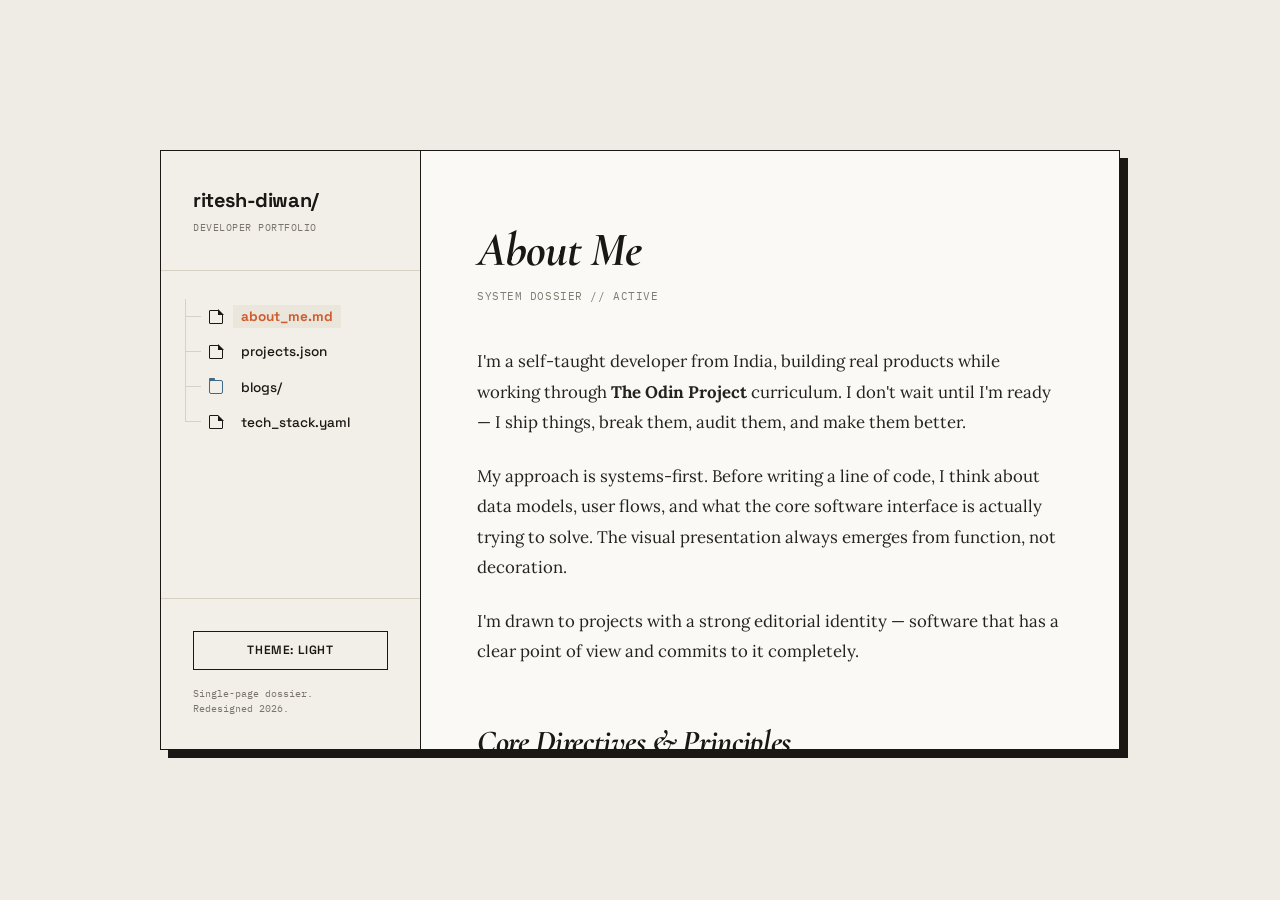
==== commit 5816e0c0: "Redesign portfolio into centered compact layout with hybrid editorial fonts and standalone blogs" ====
--- a/index.html
+++ b/index.html
@@ -3,550 +3,290 @@
 <head>
     <meta charset="UTF-8">
     <meta name="viewport" content="width=device-width, initial-scale=1.0">
-    <title>Ritesh Diwan — Portfolio & Tape Deck</title>
-    <meta name="description" content="Personal portfolio and technical dossier deck of developer Ritesh Diwan. Cassette futurism design.">
+    <title>Ritesh Diwan — Portfolio Dossier</title>
+    <meta name="description" content="Personal developer portfolio of Ritesh Diwan. Minimalist single-page website.">
     <link rel="stylesheet" href="style.css">
 </head>
-<body class="light-chassis">
-
+<body>
+
+    <!-- Mechanical Click Sound -->
     <audio id="switchSound" src="click.mp3" preload="auto"></audio>
 
-    <header>
-        <div class="header-inner">
-            <a href="#" class="site-logo">
-                <div class="brand">TEAC <span>RD-80</span></div>
-                <span class="brand-model">AUTOMATIC REVERSE // SOLID STATE</span>
-            </a>
-            <nav role="navigation">
-                <a href="#projects">Projects</a>
-                <a href="#about">About</a>
-                <a href="blog.html">Blog</a>
-                <a href="#contact">Contact</a>
-                <button class="theme-btn" id="themeBtn" aria-label="Toggle Light Beige or Dark Charcoal chassis">CHASSIS: BEIGE</button>
+    <div class="app-container">
+        
+        <!-- SIDEBAR TREE EXPLORER -->
+        <aside class="sidebar">
+            <div class="sidebar-header">
+                <div class="brand-title">ritesh-diwan/</div>
+                <div class="brand-subtitle">developer portfolio</div>
+            </div>
+            
+            <nav class="sidebar-nav">
+                <div class="tree-explorer">
+                    
+                    <!-- About Me node -->
+                    <div class="tree-node nav-item active" data-buffer="about">
+                        <span class="node-icon icon-file"></span>
+                        <a onclick="switchBuffer('about')">about_me.md</a>
+                    </div>
+                    
+                    <!-- Projects node -->
+                    <div class="tree-node nav-item" data-buffer="projects">
+                        <span class="node-icon icon-file"></span>
+                        <a onclick="switchBuffer('projects')">projects.json</a>
+                    </div>
+                    
+                    <!-- Blogs directory node -->
+                    <div class="tree-node nav-item" data-buffer="blogs">
+                        <span class="node-icon icon-folder"></span>
+                        <a onclick="switchBuffer('blogs')">blogs/</a>
+                    </div>
+                    
+                    <!-- Stack node -->
+                    <div class="tree-node nav-item last-node" data-buffer="stack">
+                        <span class="node-icon icon-file"></span>
+                        <a onclick="switchBuffer('stack')">tech_stack.yaml</a>
+                    </div>
+                    
+                </div>
             </nav>
-        </div>
-    </header>
-
-    <main>
-        <!-- HERO CASSETTE GEAR & LEVEL METERS -->
-        <div class="deck-grid">
-            <!-- Cassette player deck visual drive -->
-            <div class="tape-player-chassis" id="tapePlayer">
-                <!-- Cassette window cavity -->
-                <div class="tape-window" id="tapeWindow">
-                    <!-- Cassette tape graphic -->
-                    <div class="cassette-tape">
-                        <div class="tape-sticker">
-                            <span class="tape-title" id="tapeTitle">RITESH DIWAN // MIX-TAPE V.01</span>
-                            <div class="tape-stripe"></div>
-                            <div style="display:flex; justify-content:space-between; font-size:0.55rem; color:#2b2520; font-family:var(--font-mono); font-weight:bold; margin-top:2px;">
-                                <span>SIDE A</span>
-                                <span>DOLBY B-C NR</span>
-                                <span>120 µs</span>
-                            </div>
-                        </div>
-                        <!-- Spindles in center window -->
-                        <div class="tape-spools">
-                            <div class="spool">
-                                <div class="spool-gears"></div>
-                            </div>
-                            <div class="spool">
-                                <div class="spool-gears"></div>
-                            </div>
-                        </div>
-                    </div>
-                </div>
-
-                <!-- Tape deck controls keyboard -->
-                <div class="control-deck">
-                    <button class="key-btn" id="rewBtn" title="Rewind">REW</button>
-                    <button class="key-btn" id="ffBtn" title="Fast Forward">FF</button>
-                    <button class="key-btn play-btn" id="playBtn" title="Play Tape">PLAY</button>
-                    <button class="key-btn" id="pauseBtn" title="Pause Tape">PAUSE</button>
-                    <button class="key-btn" id="stopBtn" title="Stop Tape">STOP</button>
+
+            <div class="sidebar-footer">
+                <button class="theme-toggle-btn" id="themeToggleBtn" aria-label="Toggle Theme">
+                    theme: light
+                </button>
+                <div class="sidebar-info">
+                    Single-page dossier.<br>
+                    Redesigned 2026.
                 </div>
             </div>
-
-            <!-- Specs Sheet & Dynamic VU Level Meters -->
-            <aside class="specs-panel">
-                <h2 class="specs-title">MAINFRAME SPECIFICATION</h2>
-                
-                <div class="spec-line">
-                    <span class="spec-label">SYSTEM STATE</span>
-                    <span class="spec-value" style="color:var(--accent-orange);">READY</span>
-                </div>
-                
-                <div class="spec-line">
-                    <span class="spec-label">SECTOR CODE</span>
-                    <span class="spec-value">INDIA (IST)</span>
-                </div>
-
-                <div class="spec-line">
-                    <span class="spec-label">DRIVER BUILD</span>
-                    <span class="spec-value">ODIN PROJECT JS</span>
-                </div>
-
-                <div class="spec-line">
-                    <span class="spec-label">GITHUB REEL</span>
-                    <span class="spec-value"><a href="https://github.com/abandonedwaffle" target="_blank">abandonedwaffle</a></span>
-                </div>
-
-                <div class="spec-line">
-                    <span class="spec-label">LINKEDIN SLOT</span>
-                    <span class="spec-value"><a href="https://www.linkedin.com/in/ritesh-diwan-327339232/" target="_blank">ritesh-diwan</a></span>
-                </div>
-
-                <!-- VU Level Indicators -->
-                <div class="vu-meter-group">
-                    <span class="vu-meter-label">LEVEL METER L (SIGNAL)</span>
-                    <div class="vu-channel" id="vuLeft">
-                        <div class="vu-segment green-lvl"></div>
-                        <div class="vu-segment green-lvl"></div>
-                        <div class="vu-segment green-lvl"></div>
-                        <div class="vu-segment green-lvl"></div>
-                        <div class="vu-segment green-lvl"></div>
-                        <div class="vu-segment green-lvl"></div>
-                        <div class="vu-segment yellow-lvl"></div>
-                        <div class="vu-segment yellow-lvl"></div>
-                        <div class="vu-segment red-lvl"></div>
-                        <div class="vu-segment red-lvl"></div>
-                    </div>
-                    <span class="vu-meter-label">LEVEL METER R (SYSTEM)</span>
-                    <div class="vu-channel" id="vuRight">
-                        <div class="vu-segment green-lvl"></div>
-                        <div class="vu-segment green-lvl"></div>
-                        <div class="vu-segment green-lvl"></div>
-                        <div class="vu-segment green-lvl"></div>
-                        <div class="vu-segment green-lvl"></div>
-                        <div class="vu-segment green-lvl"></div>
-                        <div class="vu-segment yellow-lvl"></div>
-                        <div class="vu-segment yellow-lvl"></div>
-                        <div class="vu-segment red-lvl"></div>
-                        <div class="vu-segment red-lvl"></div>
-                    </div>
-                </div>
-            </aside>
-        </div>
-
-        <!-- SELECTED WORK DRIVES -->
-        <section id="projects" class="fade-in">
-            <div class="section-header">
-                <h2 class="section-title">PROJECT DRIVES</h2>
-                <span class="section-specs">TAPE DRIVE SECTOR: A-01</span>
+        </aside>
+        
+        <!-- MAIN CONTENT WORKSPACE -->
+        <main class="main-workspace">
+            <div class="content-container">
+                
+                <!-- ABOUT ME BUFFER -->
+                <div id="buffer-about" class="buffer-content" style="display: block;">
+                    <h1>About Me</h1>
+                    <p class="post-meta">System dossier // active</p>
+                    
+                    <p>I'm a self-taught developer from India, building real products while working through <strong>The Odin Project</strong> curriculum. I don't wait until I'm ready — I ship things, break them, audit them, and make them better.</p>
+                    
+                    <p>My approach is systems-first. Before writing a line of code, I think about data models, user flows, and what the core software interface is actually trying to solve. The visual presentation always emerges from function, not decoration.</p>
+                    
+                    <p>I'm drawn to projects with a strong editorial identity — software that has a clear point of view and commits to it completely.</p>
+                    
+                    <h2>Core Directives &amp; Principles</h2>
+                    
+                    <div class="meta-grid">
+                        <div class="meta-row">
+                            <span class="meta-label">01. Ship</span>
+                            <span class="meta-value"><strong>SHIP REAL THINGS</strong> — Side projects that go live teach more than a thousand tutorials.</span>
+                        </div>
+                        <div class="meta-row">
+                            <span class="meta-label">02. Models</span>
+                            <span class="meta-value"><strong>DATA ARCHITECTURE FIRST</strong> — Design the data model before the interface. Structure outlasts style.</span>
+                        </div>
+                        <div class="meta-row">
+                            <span class="meta-label">03. Audits</span>
+                            <span class="meta-value"><strong>SELF-AUDIT CODE</strong> — Trust but verify. Always run checks against your own assumptions.</span>
+                        </div>
+                        <div class="meta-row">
+                            <span class="meta-label">04. Design</span>
+                            <span class="meta-value"><strong>FUNCTIONAL DESIGN</strong> — Aesthetic is not decoration. It is the product's interface argument.</span>
+                        </div>
+                        <div class="meta-row">
+                            <span class="meta-label">05. Intelligence</span>
+                            <span class="meta-value"><strong>AI AS HANDS, NOT BRAIN</strong> — Use tools to build faster, but the logic design must remain human.</span>
+                        </div>
+                        <div class="meta-row">
+                            <span class="meta-label">06. Shipped</span>
+                            <span class="meta-value"><strong>FINISH THE MISSION</strong> — The gap between 90% and shipped is where quality is decided.</span>
+                        </div>
+                    </div>
+                    
+                    <h2>Transmitter Outbound Wires</h2>
+                    <p>Feel free to reach out through any of the channels below:</p>
+                    <ul>
+                        <li>Email Channel: <a href="mailto:diwan.devs@yahoo.com">diwan.devs@yahoo.com</a></li>
+                        <li>Github Link: <a href="https://github.com/abandonedwaffle" target="_blank">abandonedwaffle</a></li>
+                        <li>LinkedIn Index: <a href="https://www.linkedin.com/in/ritesh-diwan-327339232/" target="_blank">ritesh-diwan</a></li>
+                    </ul>
+                </div>
+                
+                <!-- PROJECTS BUFFER -->
+                <div id="buffer-projects" class="buffer-content" style="display: none;">
+                    <h1>Projects</h1>
+                    <p class="post-meta">Diagnostic registry // active</p>
+                    
+                    <p>Below is a curated record of applications designed and shipped independently.</p>
+                    
+                    <div class="project-card">
+                        <h3>SimplyCars.in</h3>
+                        <div class="meta-grid">
+                            <div class="meta-row">
+                                <span class="meta-label">Status</span>
+                                <span class="meta-value">Active // Live</span>
+                            </div>
+                            <div class="meta-row">
+                                <span class="meta-label">Capacity</span>
+                                <span class="meta-value">1.44 MB</span>
+                            </div>
+                            <div class="meta-row">
+                                <span class="meta-label">Deploy Code</span>
+                                <span class="meta-value"><a href="https://simplycars.in" target="_blank">simplycars.in →</a></span>
+                            </div>
+                        </div>
+                        <p>A technical car database for the Indian market. Bureau-grade spec sheets for every trim, variant, and powertrain — built around a relational data model linking manufacturers, brands, engines, and variants. Single-admin Firebase backend with a fully public-facing dossier system.</p>
+                        <ul class="tag-list">
+                            <li class="tag">Firebase</li>
+                            <li class="tag">Firestore</li>
+                            <li class="tag">Vanilla JS</li>
+                            <li class="tag">HTML5 / CSS3</li>
+                        </ul>
+                    </div>
+                </div>
+                
+                <!-- BLOGS DIRECTORY BUFFER -->
+                <div id="buffer-blogs" class="buffer-content" style="display: none;">
+                    <h1>Blogs</h1>
+                    <p class="post-meta">System archives // logs</p>
+                    
+                    <p>Below is a chronological directory of engineering blogs and publications. Click on any title to open the article page.</p>
+                    
+                    <div class="blogs-list">
+                        <div class="blog-item">
+                            <div class="blog-item-title">
+                                <a href="posts/why-structure-outlasts-style.html">Why Data Structure Outlasts Interface Style →</a>
+                            </div>
+                            <p class="blog-item-desc">Oct 24, 2025 • A deep dive into mapping database relations before writing visual rules.</p>
+                        </div>
+                        
+                        <div class="blog-item">
+                            <div class="blog-item-title">
+                                <a href="posts/vanilla-js-vs-framework-bloat.html">Vanilla JavaScript and CSS vs. Framework Bloat →</a>
+                            </div>
+                            <p class="blog-item-desc">Nov 12, 2025 • Exploring the tactile speed of standard-compliant web architectures.</p>
+                        </div>
+                    </div>
+                </div>
+                
+                <!-- TECH STACK BUFFER -->
+                <div id="buffer-stack" class="buffer-content" style="display: none;">
+                    <h1>Tech Stack</h1>
+                    <p class="post-meta">System diagnostics // active</p>
+                    
+                    <p>Diagnostic checklist of languages, storage environments, and operational tooling.</p>
+                    
+                    <h2>Languages &amp; Core Standards</h2>
+                    <div class="meta-grid">
+                        <div class="meta-row">
+                            <span class="meta-label">HTML5</span>
+                            <span class="meta-value">90% // Semantic Layouts, Accessibility, Core Structure</span>
+                        </div>
+                        <div class="meta-row">
+                            <span class="meta-label">CSS3</span>
+                            <span class="meta-value">85% // Grid Systems, Custom Properties, Flexbox, Responsive Designs</span>
+                        </div>
+                        <div class="meta-row">
+                            <span class="meta-label">JavaScript</span>
+                            <span class="meta-value">80% // ES6+, DOM Manipulations, Fetch/Async operations</span>
+                        </div>
+                    </div>
+                    
+                    <h2>Backend &amp; Database Environments</h2>
+                    <div class="meta-grid">
+                        <div class="meta-row">
+                            <span class="meta-label">Firebase</span>
+                            <span class="meta-value">75% // Firestore Database, Security Rules, Authentication</span>
+                        </div>
+                        <div class="meta-row">
+                            <span class="meta-label">Node.js</span>
+                            <span class="meta-value">Learning // REST API design, package ecosystems</span>
+                        </div>
+                    </div>
+                    
+                    <h2>Systems &amp; Workflows</h2>
+                    <div class="meta-grid">
+                        <div class="meta-row">
+                            <span class="meta-label">Git</span>
+                            <span class="meta-value">85% // Command Line Versioning, Branch mappings</span>
+                        </div>
+                        <div class="meta-row">
+                            <span class="meta-label">Google Stitch</span>
+                            <span class="meta-value">60% // Integration operations</span>
+                        </div>
+                    </div>
+                </div>
+                
             </div>
-            <div class="section-body">
-                <div class="project-grid">
-                    <article class="project-block">
-                        <div class="project-block-header">
-                            <span>REEL FILE: SIMPLYCARS.IN</span>
-                            <span>CAPACITY: 1.44 MB</span>
-                        </div>
-                        <div class="project-block-body">
-                            <div class="project-info">
-                                <h3 class="project-name">SimplyCars.in</h3>
-                                <p class="project-desc">
-                                    A technical car database for the Indian market. Bureau-grade spec sheets for every trim,
-                                    variant, and powertrain — built around a relational data model linking manufacturers,
-                                    brands, engines, and variants. Single-admin Firebase backend with a fully public-facing
-                                    dossier system. Designed, architected, and shipped independently.
-                                </p>
-                                <div class="project-tags">
-                                    <span class="project-tag">Firebase</span>
-                                    <span class="project-tag">Firestore</span>
-                                    <span class="project-tag">Vanilla JS</span>
-                                    <span class="project-tag">HTML / CSS</span>
-                                    <span class="project-tag">Live</span>
-                                </div>
-                            </div>
-                            <div class="project-btn-col">
-                                <a href="https://simplycars.in" target="_blank" class="action-btn">LAUNCH REEL →</a>
-                            </div>
-                        </div>
-                    </article>
-                </div>
-            </div>
-        </section>
-
-        <!-- ABOUT DIRECTIVES & PRINCIPLES -->
-        <section id="about" class="fade-in">
-            <div class="section-header">
-                <h2 class="section-title">CHASSIS MANUAL</h2>
-                <span class="section-specs">OPERATIONAL DIRECTIVES: B-02</span>
-            </div>
-            <div class="section-body">
-                <div class="about-grid">
-                    <div class="about-bio">
-                        <p>
-                            I'm a self-taught developer from India, building real products while working through
-                            <strong>The Odin Project</strong> curriculum. I don't wait until I'm ready — I ship things, break them,
-                            audit them, and make them better.
-                        </p>
-                        <p>
-                            My approach is systems-first. Before writing a line of code, I think about data models,
-                            user flows, and what the core software interface is actually trying to solve. The visual presentation 
-                            always emerges from function, not decoration.
-                        </p>
-                        <p>
-                            I'm drawn to projects with a strong editorial identity — software that has a clear point of
-                            view and commits to it completely.
-                        </p>
-                    </div>
-                    <div>
-                        <div class="principles-deck">
-                            <div class="principle-card">
-                                <div class="principle-header">
-                                    <span style="color:var(--accent-orange)">01</span>
-                                    <span>SHIP REAL THINGS</span>
-                                </div>
-                                <p class="principle-desc">Side projects that go live teach more than a thousand tutorials.</p>
-                            </div>
-                            <div class="principle-card">
-                                <div class="principle-header">
-                                    <span style="color:var(--accent-orange)">02</span>
-                                    <span>DATA ARCHITECTURE FIRST</span>
-                                </div>
-                                <p class="principle-desc">Design the data model before the interface. Structure outlasts style.</p>
-                            </div>
-                            <div class="principle-card">
-                                <div class="principle-header">
-                                    <span style="color:var(--accent-orange)">03</span>
-                                    <span>SELF-AUDIT CODE</span>
-                                </div>
-                                <p class="principle-desc">Trust but verify. Always run checks against your own assumptions.</p>
-                            </div>
-                            <div class="principle-card">
-                                <div class="principle-header">
-                                    <span style="color:var(--accent-orange)">04</span>
-                                    <span>FUNCTIONAL DESIGN</span>
-                                </div>
-                                <p class="principle-desc">Aesthetic is not decoration. It is the product's interface argument.</p>
-                            </div>
-                            <div class="principle-card">
-                                <div class="principle-header">
-                                    <span style="color:var(--accent-orange)">05</span>
-                                    <span>AI AS HANDS, NOT BRAIN</span>
-                                </div>
-                                <p class="principle-desc">Use tools to build faster, but the logic design must remain human.</p>
-                            </div>
-                            <div class="principle-card">
-                                <div class="principle-header">
-                                    <span style="color:var(--accent-orange)">06</span>
-                                    <span>FINISH THE MISSION</span>
-                                </div>
-                                <p class="principle-desc">The gap between 90% and shipped is where quality is decided.</p>
-                            </div>
-                        </div>
-                    </div>
-                </div>
-
-                <!-- Technical Skills Gages -->
-                <div class="skills-grid">
-                    <div class="skill-slot">
-                        <div class="skill-header">
-                            <span>HTML5 / LAYOUT</span>
-                            <span>90%</span>
-                        </div>
-                        <div class="skill-gauge">
-                            <div class="skill-fill" style="width: 90%;"></div>
-                        </div>
-                    </div>
-                    <div class="skill-slot">
-                        <div class="skill-header">
-                            <span>CSS3 / GRID SYSTEM</span>
-                            <span>85%</span>
-                        </div>
-                        <div class="skill-gauge">
-                            <div class="skill-fill" style="width: 85%;"></div>
-                        </div>
-                    </div>
-                    <div class="skill-slot">
-                        <div class="skill-header">
-                            <span>JAVASCRIPT (ES6+)</span>
-                            <span>80%</span>
-                        </div>
-                        <div class="skill-gauge">
-                            <div class="skill-fill" style="width: 80%;"></div>
-                        </div>
-                    </div>
-                    <div class="skill-slot">
-                        <div class="skill-header">
-                            <span>FIREBASE / FIRESTORE</span>
-                            <span>75%</span>
-                        </div>
-                        <div class="skill-gauge">
-                            <div class="skill-fill" style="width: 75%;"></div>
-                        </div>
-                    </div>
-                    <div class="skill-slot">
-                        <div class="skill-header">
-                            <span>GIT VERSIONING</span>
-                            <span>85%</span>
-                        </div>
-                        <div class="skill-gauge">
-                            <div class="skill-fill" style="width: 85%;"></div>
-                        </div>
-                    </div>
-                    <div class="skill-slot">
-                        <div class="skill-header">
-                            <span>GOOGLE STITCH</span>
-                            <span>60%</span>
-                        </div>
-                        <div class="skill-gauge">
-                            <div class="skill-fill" style="width: 60%;"></div>
-                        </div>
-                    </div>
-                    <div class="skill-slot">
-                        <div class="skill-header">
-                            <span>NODE.JS MAINFRAME</span>
-                            <span>LEARNING</span>
-                        </div>
-                        <div class="skill-gauge">
-                            <div class="skill-fill" style="width: 40%;"></div>
-                        </div>
-                    </div>
-                </div>
-            </div>
-        </section>
-
-        <!-- CONTACT TRANSMISSION -->
-        <section id="contact" class="fade-in">
-            <div class="section-header">
-                <h2 class="section-title">TRANSMITTER LINK</h2>
-                <span class="section-specs">OUTBOUND WIRES: C-03</span>
-            </div>
-            <div class="section-body">
-                <div class="contact-grid">
-                    <div>
-                        <p class="contact-quote">LET'S BUILD SOMETHING WORTH LOOKING AT.</p>
-                        <p style="color:var(--text-muted); font-size:0.85rem; margin-top:1.25rem; line-height:1.6;">
-                            Chassis lines open for collaborations, interface contracts, database designs,
-                            or detailing motorcar spec databases for the Indian automotive market.
-                        </p>
-                    </div>
-                    <div class="contact-links-list">
-                        <a href="mailto:diwan.devs@yahoo.com" class="contact-button">
-                            <span>EMAIL CHANNEL</span>
-                            <span class="contact-lbl">diwan.devs@yahoo.com</span>
-                        </a>
-                        <a href="https://github.com/abandonedwaffle" target="_blank" class="contact-button">
-                            <span>GITHUB LINK</span>
-                            <span class="contact-lbl">abandonedwaffle</span>
-                        </a>
-                        <a href="https://www.linkedin.com/in/ritesh-diwan-327339232/" target="_blank" class="contact-button">
-                            <span>LINKEDIN INDEX</span>
-                            <span class="contact-lbl">ritesh-diwan</span>
-                        </a>
-                    </div>
-                </div>
-            </div>
-        </section>
-    </main>
-
-    <footer>
-        <div class="footer-inner">
-            <span class="footer-left" id="footerClock">© 2026 RITESH DIWAN</span>
-            <div class="footer-dot-group">
-                <div class="footer-led"></div>
-                <span>AUTO-REVERSE TAPE DECK</span>
-            </div>
-        </div>
-    </footer>
+        </main>
+    </div>
 
     <script>
-        // Intersection Observer for scroll animations
-        const observer = new IntersectionObserver((entries) => {
-            entries.forEach(entry => {
-                if (entry.isIntersecting) {
-                    entry.target.classList.add('visible');
+        const switchSound = document.getElementById('switchSound');
+
+        function playClickSound() {
+            if (switchSound) {
+                switchSound.currentTime = 0;
+                switchSound.play().catch(err => console.log("Audio play blocked."));
+            }
+        }
+
+        // Swaps dynamic buffers
+        function switchBuffer(bufferId) {
+            playClickSound();
+
+            // Hide currently active buffers
+            document.querySelectorAll('.buffer-content').forEach(el => {
+                el.style.display = 'none';
+            });
+
+            // Show selected content buffer
+            const targetBuffer = document.getElementById(`buffer-${bufferId}`);
+            if (targetBuffer) {
+                targetBuffer.style.display = 'block';
+            }
+
+            // Update active states in the directory tree list
+            document.querySelectorAll('.tree-node.nav-item').forEach(item => {
+                const itemBuf = item.getAttribute('data-buffer');
+                if (itemBuf === bufferId) {
+                    item.classList.add('active');
+                } else {
+                    item.classList.remove('active');
                 }
             });
-        }, { threshold: 0.05 });
-
-        document.querySelectorAll('.fade-in').forEach(el => observer.observe(el));
-
-        // Switch Sound and Chassis Theme Toggle
-        const themeBtn = document.getElementById('themeBtn');
-        const switchSound = document.getElementById('switchSound');
+
+            // Scroll right container back to top
+            document.querySelector('.main-workspace').scrollTop = 0;
+        }
+
+        // Theme Toggle Manager
+        const themeBtn = document.getElementById('themeToggleBtn');
         
-        function playClickSound() {
-            switchSound.currentTime = 0;
-            switchSound.play().catch(err => console.log("Audio play blocked."));
+        function setTheme(themeName) {
+            if (themeName === 'dark') {
+                document.body.classList.add('theme-dark');
+                themeBtn.textContent = 'theme: dark';
+            } else {
+                document.body.classList.remove('theme-dark');
+                themeBtn.textContent = 'theme: light';
+            }
+            localStorage.setItem('dossier-theme', themeName);
         }
-
-        // Apply theme color parameters
-        const applyTheme = (isDark) => {
-            if (isDark) {
-                document.body.classList.add('dark');
-                themeBtn.textContent = "CHASSIS: CHARCOAL";
-            } else {
-                document.body.classList.remove('dark');
-                themeBtn.textContent = "CHASSIS: BEIGE";
-            }
-        };
-
-        const isDarkDefault = localStorage.getItem('rd-chassis-theme') === 'dark';
-        applyTheme(isDarkDefault);
 
         themeBtn.addEventListener('click', () => {
             playClickSound();
-            const currentDark = document.body.classList.contains('dark');
-            applyTheme(!currentDark);
-            localStorage.setItem('rd-chassis-theme', !currentDark ? 'dark' : 'light');
+            const isDark = document.body.classList.contains('theme-dark');
+            setTheme(isDark ? 'light' : 'dark');
         });
 
-        // Dynamic Footer Clock (IST)
-        function updateTime() {
-            const footerClock = document.getElementById('footerClock');
-            const now = new Date();
-            const options = { 
-                hour: '2-digit', 
-                minute: '2-digit', 
-                second: '2-digit',
-                timeZone: 'Asia/Kolkata',
-                hour12: false 
-            };
-            const timeString = now.toLocaleTimeString('en-GB', options);
-            footerClock.textContent = `© 2026 RITESH DIWAN — TELEMETRY IST: ${timeString}`;
-        }
-        setInterval(updateTime, 1000);
-        updateTime();
-
-        // TAPE PLAYER & CONTROLS SCRIPTING
-        const tapePlayer = document.getElementById('tapePlayer');
-        const tapeTitle = document.getElementById('tapeTitle');
-        const playBtn = document.getElementById('playBtn');
-        const stopBtn = document.getElementById('stopBtn');
-        const pauseBtn = document.getElementById('pauseBtn');
-        const ffBtn = document.getElementById('ffBtn');
-        const rewBtn = document.getElementById('rewBtn');
-        
-        const removeKeyActives = () => {
-            document.querySelectorAll('.control-deck .key-btn').forEach(btn => btn.classList.remove('active'));
-        };
-
-        playBtn.addEventListener('click', () => {
-            playClickSound();
-            removeKeyActives();
-            playBtn.classList.add('active');
-            tapePlayer.classList.add('playing');
-            tapeTitle.textContent = "PLAYING: RITESH DIWAN // MIX-TAPE V.01";
-        });
-
-        stopBtn.addEventListener('click', () => {
-            playClickSound();
-            removeKeyActives();
-            stopBtn.classList.add('active');
-            tapePlayer.classList.remove('playing');
-            tapeTitle.textContent = "STOPPED: RD-80 CASSETTE";
-            resetVU();
-        });
-
-        pauseBtn.addEventListener('click', () => {
-            playClickSound();
-            removeKeyActives();
-            pauseBtn.classList.add('active');
-            tapePlayer.classList.remove('playing');
-            tapeTitle.textContent = "PAUSED: RD-80 CASSETTE";
-        });
-
-        // Fast Forward and Rewind acts as section navigation triggers
-        const sectionsList = ['projects', 'about', 'contact'];
-        let currentSectionIdx = -1;
-
-        ffBtn.addEventListener('click', () => {
-            playClickSound();
-            removeKeyActives();
-            ffBtn.classList.add('active');
-            setTimeout(() => ffBtn.classList.remove('active'), 250);
-            
-            // Advance section
-            currentSectionIdx = (currentSectionIdx + 1) % sectionsList.length;
-            const target = document.getElementById(sectionsList[currentSectionIdx]);
-            if (target) {
-                target.scrollIntoView({ behavior: 'smooth' });
-                // Make spools spin fast briefly
-                tapePlayer.classList.add('playing');
-                setTimeout(() => {
-                    if (!playBtn.classList.contains('active')) {
-                        tapePlayer.classList.remove('playing');
-                    }
-                }, 800);
-            }
-        });
-
-        rewBtn.addEventListener('click', () => {
-            playClickSound();
-            removeKeyActives();
-            rewBtn.classList.add('active');
-            setTimeout(() => rewBtn.classList.remove('active'), 250);
-            
-            // Regress section
-            currentSectionIdx = currentSectionIdx - 1;
-            if (currentSectionIdx < 0) currentSectionIdx = sectionsList.length - 1;
-            const target = document.getElementById(sectionsList[currentSectionIdx]);
-            if (target) {
-                target.scrollIntoView({ behavior: 'smooth' });
-                // Make spools spin fast briefly
-                tapePlayer.classList.add('playing');
-                setTimeout(() => {
-                    if (!playBtn.classList.contains('active')) {
-                        tapePlayer.classList.remove('playing');
-                    }
-                }, 800);
-            }
-        });
-
-        // Auto-play the spools on load for immediate cassette movement aesthetics
-        playBtn.click();
-
-        // DYNAMIC VU METERS SCRIPTS
-        const vuLeft = document.getElementById('vuLeft');
-        const vuRight = document.getElementById('vuRight');
-        const leftSegments = vuLeft.querySelectorAll('.vu-segment');
-        const rightSegments = vuRight.querySelectorAll('.vu-segment');
-
-        function animateVU() {
-            // Only bounce needle levels if spools are spinning (playing)
-            if (tapePlayer.classList.contains('playing')) {
-                const leftLevel = Math.floor(Math.random() * 9);
-                const rightLevel = Math.floor(Math.random() * 9);
-
-                leftSegments.forEach((seg, idx) => {
-                    if (idx <= leftLevel) seg.classList.add('active');
-                    else seg.classList.remove('active');
-                });
-
-                rightSegments.forEach((seg, idx) => {
-                    if (idx <= rightLevel) seg.classList.add('active');
-                    else seg.classList.remove('active');
-                });
-            }
-            setTimeout(animateVU, 120);
-        }
-
-        function resetVU() {
-            leftSegments.forEach(seg => seg.classList.remove('active'));
-            rightSegments.forEach(seg => seg.classList.remove('active'));
-        }
-
-        animateVU();
-
-        // VU meter flash on scroll activities
-        window.addEventListener('scroll', () => {
-            if (!tapePlayer.classList.contains('playing')) {
-                const surgeL = Math.floor(Math.random() * 6);
-                const surgeR = Math.floor(Math.random() * 6);
-                leftSegments.forEach((seg, idx) => {
-                    if (idx <= surgeL) seg.classList.add('active');
-                    else seg.classList.remove('active');
-                });
-                rightSegments.forEach((seg, idx) => {
-                    if (idx <= surgeR) seg.classList.add('active');
-                    else seg.classList.remove('active');
-                });
-                clearTimeout(window.scrollVUTimeout);
-                window.scrollVUTimeout = setTimeout(resetVU, 150);
-            }
+        // Initialize state
+        window.addEventListener('DOMContentLoaded', () => {
+            const savedTheme = localStorage.getItem('dossier-theme') || 'light';
+            setTheme(savedTheme);
         });
     </script>
 </body>
--- a/style.css
+++ b/style.css
@@ -1,4 +1,4 @@
-@import url('https://fonts.googleapis.com/css2?family=Space+Grotesk:wght@400;600;700&family=Space+Mono:wght@400;700&display=swap');
+@import url('https://fonts.googleapis.com/css2?family=Cormorant+Garamond:ital,wght@0,400;0,600;0,700;1,400&family=IBM+Plex+Mono:wght@400;500;600&family=Lora:ital,wght@0,400;0,500;0,600;0,700;1,400&family=Space+Grotesk:wght@400;500;600;700&display=swap');
 
 *, *::before, *::after {
     box-sizing: border-box;
@@ -6,1025 +6,596 @@
     padding: 0;
 }
 
-/* Base Theme System: Beige Chassis (Light Mode) */
 :root {
-    --bg-color: #f3eee3;
-    --panel-bg: #e5decb;
-    --text-color: #2b2520;
-    --text-muted: #6e655c;
-    --accent-orange: #f25b24;
-    --accent-blue: #226fbe;
-    --border-color: #2b2520;
-    --card-bg: #faf7f2;
-    --shadow-color: rgba(43, 37, 32, 0.15);
-    
-    --deck-bg: #1e1c19;
-    --tape-body: #2f2b28;
-    --tape-label: #dedacb;
-    --tape-accent: #f25b24;
-    
-    --font-header: 'Space Grotesk', sans-serif;
-    --font-mono: 'Space Mono', monospace;
-}
-
-/* Charcoal Deck Theme (Dark Mode) */
-body.dark {
-    --bg-color: #1a1c1e;
-    --panel-bg: #272a2e;
-    --text-color: #e5e9f0;
-    --text-muted: #8e96a3;
-    --accent-orange: #ff6e3b;
-    --accent-blue: #00d2ff;
-    --border-color: #e5e9f0;
-    --card-bg: #202327;
-    --shadow-color: rgba(0, 0, 0, 0.4);
-    
-    --deck-bg: #0a0b0d;
-    --tape-body: #1c1d1f;
-    --tape-label: #3a3e45;
-    --tape-accent: #00d2ff;
-}
-
-/* Global Styles */
+    /* Premium Sand Light Theme (Default) */
+    --body-bg: #EFECE6; /* Deeper beige frame */
+    --bg-color: #FAF9F6; /* Bright sand workspace background */
+    --sidebar-bg: #F2EFE8; /* Stone sidebar background */
+    --text-color: #1A1715; /* Dark ink text */
+    --text-muted: #7A756C;
+    --border-color: #1A1715;
+    --border-color-dim: #D6D1C4;
+    --accent-color: #CF5D30; /* Terracotta Accent */
+    --accent-blue: #3E6B89;
+    --active-bg: #EAE6DC;
+    --code-bg: #EAE6DC;
+    
+    --font-sans: 'Space Grotesk', sans-serif;
+    --font-display: 'Cormorant Garamond', serif;
+    --font-serif: 'Lora', serif;
+    --font-mono: 'IBM Plex Mono', monospace;
+}
+
+body.theme-dark {
+    /* Obsidian Warm Dark Theme */
+    --body-bg: #0C0C0B; /* Deep obsidian frame */
+    --bg-color: #141312; /* Dark slate workspace background */
+    --sidebar-bg: #0D0C0B; /* Coal sidebar background */
+    --text-color: #EBE8E0; /* Warm parchment text */
+    --text-muted: #948F86;
+    --border-color: #EBE8E0;
+    --border-color-dim: #2D2A26;
+    --accent-color: #E87448; /* Sunset orange */
+    --accent-blue: #5188A6;
+    --active-bg: #22201E;
+    --code-bg: #1B1A18;
+}
+
 html {
-    font-size: 16px;
-    scroll-behavior: smooth;
+    height: 100%;
+}
+
+body {
+    min-height: 100vh;
+    display: flex;
+    align-items: center;
+    justify-content: center;
+    background-color: var(--body-bg);
+    padding: 2rem;
+    overflow: hidden;
+    transition: background-color 0.25s ease;
+}
+
+/* Standalone Article Page Override */
+body.article-body {
+    display: block;
+    min-height: 100vh;
+    overflow-y: auto;
+    padding: 5rem 2rem;
     background-color: var(--bg-color);
-}
-
-body {
-    font-family: var(--font-mono);
-    font-weight: 400;
+    transition: background-color 0.25s ease, color 0.25s ease;
+}
+
+/* Centered & Boxed Layout Container */
+.app-container {
+    display: flex;
+    width: 960px;
+    height: 600px;
     background-color: var(--bg-color);
-    color: var(--text-color);
-    -webkit-font-smoothing: antialiased;
-    overflow-x: hidden;
-    padding-bottom: 6rem;
-    line-height: 1.6;
-    transition: background-color 0.3s ease, color 0.3s ease, border-color 0.3s ease;
-}
-
-/* Tape Deck Stripe Detail across the top of body */
-body::before {
-    content: "";
-    display: block;
-    position: fixed;
-    top: 0; left: 0; right: 0;
-    height: 12px;
-    background: linear-gradient(90deg, 
-        var(--accent-orange) 0%, var(--accent-orange) 40%, 
-        #f8b133 40%, #f8b133 60%, 
-        var(--accent-blue) 60%, var(--accent-blue) 100%
-    );
-    z-index: 1000;
-}
-
-/* HEADER & DECK BRANDING */
-header {
-    background: var(--panel-bg);
-    border-bottom: 4px solid var(--border-color);
-    position: sticky;
-    top: 12px;
-    z-index: 999;
-}
-
-.header-inner {
-    max-width: 1100px;
-    margin: 0 auto;
-    padding: 0 1.5rem;
-    display: grid;
-    grid-template-columns: 1fr auto;
-    align-items: center;
-    height: 72px;
-}
-
-.site-logo {
+    border: 1px solid var(--border-color);
+    box-shadow: 8px 8px 0 var(--border-color);
+    overflow: hidden;
+    transition: background-color 0.25s ease, border-color 0.25s ease, box-shadow 0.25s ease;
+}
+
+/* Sidebar Explorer Tree */
+.sidebar {
+    width: 25%;
+    min-width: 260px;
+    max-width: 340px;
     display: flex;
     flex-direction: column;
-}
-
-.site-logo .brand {
-    font-family: var(--font-header);
-    font-size: 1.4rem;
+    background-color: var(--sidebar-bg);
+    overflow: hidden;
+    border-right: 1px solid var(--border-color);
+    transition: background-color 0.25s ease, border-color 0.25s ease;
+}
+
+.sidebar-header {
+    padding: 2.25rem 2rem;
+    border-bottom: 1px solid var(--border-color-dim);
+}
+
+.brand-title {
+    font-family: var(--font-sans);
     font-weight: 700;
+    font-size: 1.25rem;
+    color: var(--text-color);
     letter-spacing: -0.02em;
-    text-transform: uppercase;
-    color: var(--text-color);
-    display: flex;
-    align-items: baseline;
-    gap: 0.5rem;
-}
-
-.site-logo .brand span {
-    color: var(--accent-orange);
-}
-
-.site-logo .brand-model {
-    font-family: var(--font-mono);
-    font-size: 0.65rem;
-    letter-spacing: 0.15em;
-    text-transform: uppercase;
-    color: var(--text-muted);
-}
-
-nav {
-    display: flex;
-    align-items: center;
-    gap: 0.5rem;
-}
-
-nav a, .theme-btn {
-    font-family: var(--font-header);
-    font-size: 0.85rem;
-    font-weight: 600;
-    text-transform: uppercase;
-    letter-spacing: 0.05em;
-    color: var(--text-color);
-    text-decoration: none;
-    padding: 0.5rem 1rem;
-    border: 2px solid transparent;
-    cursor: pointer;
-    background: none;
-    transition: all 0.2s ease;
-}
-
-nav a:hover, .theme-btn:hover {
-    border-color: var(--border-color);
-    background-color: rgba(43, 37, 32, 0.05);
-}
-
-body.dark nav a:hover, body.dark .theme-btn:hover {
-    background-color: rgba(229, 233, 240, 0.05);
-}
-
-.theme-btn {
-    display: flex;
-    align-items: center;
-    gap: 0.5rem;
-    background-color: var(--card-bg);
-    border: 2px solid var(--border-color);
-}
-
-/* MAIN LAYOUT STRUCTURE */
-main {
-    max-width: 1100px;
-    margin: 3rem auto 0;
-    padding: 0 1.5rem;
-}
-
-/* Modular hardware panels */
-section {
-    margin-bottom: 3.5rem;
-    background: var(--card-bg);
-    border: 3px solid var(--border-color);
-    box-shadow: 6px 6px 0 var(--border-color);
-    position: relative;
-    border-radius: 4px;
-}
-
-.section-header {
-    background: var(--panel-bg);
-    border-bottom: 3px solid var(--border-color);
-    padding: 0.75rem 1.5rem;
-    display: flex;
-    justify-content: space-between;
-    align-items: center;
-}
-
-.section-title {
-    font-family: var(--font-header);
-    font-size: 1.15rem;
-    font-weight: 700;
-    letter-spacing: -0.01em;
-    text-transform: uppercase;
-    color: var(--text-color);
-    display: flex;
-    align-items: center;
-    gap: 0.75rem;
-}
-
-.section-title::before {
-    content: "";
-    display: inline-block;
-    width: 12px;
-    height: 12px;
-    border: 3px solid var(--accent-orange);
-    border-radius: 50%;
-}
-
-.section-specs {
+    text-transform: lowercase;
+}
+
+.brand-subtitle {
     font-family: var(--font-mono);
     font-size: 0.65rem;
     color: var(--text-muted);
+    margin-top: 0.45rem;
+    letter-spacing: 0.05em;
     text-transform: uppercase;
 }
 
-.section-body {
-    padding: 2.5rem 2rem;
-}
-
-/* HERO COMPONENT: PHYSICAL CASSETTE DECK */
-.deck-grid {
-    display: grid;
-    grid-template-columns: 1fr 360px;
-    gap: 2rem;
-    margin-bottom: 4rem;
-}
-
-@media (max-width: 860px) {
-    .deck-grid {
-        grid-template-columns: 1fr;
-    }
-}
-
-/* Cassette Player Drive Chassis */
-.tape-player-chassis {
-    background-color: var(--panel-bg);
-    border: 3px solid var(--border-color);
-    box-shadow: 8px 8px 0 var(--border-color);
-    border-radius: 6px;
+.sidebar-nav {
+    flex-grow: 1;
+    overflow-y: auto;
+    padding: 1.75rem 0;
+}
+
+/* Custom CSS Tree Explorer */
+.tree-explorer {
+    padding: 0 1.5rem;
+    display: flex;
+    flex-direction: column;
+}
+
+.tree-node {
+    display: flex;
+    align-items: center;
+    position: relative;
+    padding-left: 1.5rem;
+    height: 2.2rem;
+    font-family: var(--font-sans);
+    font-size: 0.85rem;
+    font-weight: 500;
+}
+
+/* Tree Connectors */
+.tree-node::before {
+    content: "";
+    position: absolute;
+    left: 0;
+    top: 0;
+    bottom: 50%;
+    width: 1rem;
+    border-left: 1px solid var(--border-color-dim);
+    border-bottom: 1px solid var(--border-color-dim);
+}
+
+.tree-node::after {
+    content: "";
+    position: absolute;
+    left: 0;
+    top: 50%;
+    bottom: 0;
+    border-left: 1px solid var(--border-color-dim);
+}
+
+.tree-node.last-node::after {
+    display: none;
+}
+
+.tree-subgroup {
+    position: relative;
+    margin-left: 0.5rem;
+    padding-left: 1rem;
+}
+
+.tree-subgroup::before {
+    content: "";
+    position: absolute;
+    left: 0;
+    top: 0;
+    bottom: 1.1rem;
+    border-left: 1px solid var(--border-color-dim);
+}
+
+.tree-subgroup .tree-node {
+    padding-left: 1.5rem;
+}
+
+.tree-subgroup .tree-node::before {
+    left: 0;
+    width: 1rem;
+}
+
+.tree-subgroup .tree-node::after {
+    left: 0;
+}
+
+/* Custom Styled File/Folder Icons */
+.node-icon {
+    display: inline-block;
+    width: 14px;
+    height: 14px;
+    margin-right: 0.6rem;
+    position: relative;
+    flex-shrink: 0;
+}
+
+.icon-file {
+    border: 1.5px solid var(--text-color);
+    border-radius: 1px;
+    border-top-right-radius: 4px;
+}
+.icon-file::after {
+    content: "";
+    position: absolute;
+    top: -1.5px; right: -1.5px;
+    border-width: 3px;
+    border-style: solid;
+    border-color: var(--sidebar-bg) var(--sidebar-bg) var(--text-color) var(--text-color);
+    display: block;
+    width: 0;
+    transition: border-color 0.25s;
+}
+body.theme-dark .icon-file::after {
+    border-color: var(--sidebar-bg) var(--sidebar-bg) var(--text-color) var(--text-color);
+}
+
+.icon-folder {
+    border: 1.5px solid var(--accent-blue);
+    border-radius: 2px;
+}
+.icon-folder::before {
+    content: "";
+    position: absolute;
+    top: -3.5px; left: -1.5px;
+    width: 6px;
+    height: 3px;
+    background-color: var(--accent-blue);
+    border-top-left-radius: 1px;
+    border-top-right-radius: 1px;
+}
+
+.tree-node a {
+    color: var(--text-color);
+    text-decoration: none;
+    cursor: pointer;
+    padding: 0.2rem 0.5rem;
+    transition: background-color 0.15s, color 0.15s;
+}
+
+.tree-node a:hover {
+    background-color: var(--active-bg);
+}
+
+.tree-node.active a {
+    background-color: var(--active-bg);
+    color: var(--accent-color);
+    font-weight: 700;
+}
+
+.dir-name {
+    color: var(--text-color);
+    font-weight: 600;
+    user-select: none;
+}
+
+/* Sidebar Footer details */
+.sidebar-footer {
     padding: 2rem;
+    border-top: 1px solid var(--border-color-dim);
     display: flex;
     flex-direction: column;
-    gap: 1.5rem;
-}
-
-/* Cassette window cavity */
-.tape-window {
-    background-color: var(--deck-bg);
-    border: 3px solid var(--border-color);
-    border-radius: 4px;
-    height: 200px;
-    position: relative;
-    overflow: hidden;
-    display: flex;
-    align-items: center;
-    justify-content: center;
-    box-shadow: inset 0 0 20px rgba(0,0,0,0.8);
-}
-
-/* Cassette Tape Graphic */
-.cassette-tape {
-    width: 290px;
-    height: 160px;
-    background-color: var(--tape-body);
-    border: 3px solid var(--border-color);
-    border-radius: 8px;
-    position: relative;
-    padding: 10px;
-    display: flex;
-    flex-direction: column;
-    justify-content: space-between;
-    transition: background-color 0.3s;
-}
-
-/* Tape label sticker */
-.tape-sticker {
-    background-color: var(--tape-label);
-    border: 2px solid var(--border-color);
-    border-radius: 4px;
-    height: 85px;
+    gap: 1rem;
+}
+
+.theme-toggle-btn {
     width: 100%;
-    position: relative;
-    padding: 8px;
-    display: flex;
-    flex-direction: column;
-    justify-content: space-between;
-}
-
-/* Horizontal stripe on label */
-.tape-stripe {
-    height: 8px;
-    background: var(--tape-accent);
-    width: 100%;
-    margin-top: 4px;
-}
-
-.tape-title {
-    font-family: var(--font-header);
+    background: transparent;
+    border: 1px solid var(--border-color);
+    color: var(--text-color);
+    font-family: var(--font-sans);
     font-size: 0.75rem;
-    font-weight: 700;
+    font-weight: 600;
+    padding: 0.65rem;
+    cursor: pointer;
+    text-align: center;
     text-transform: uppercase;
     letter-spacing: 0.05em;
-    color: #2b2520;
-    text-align: center;
-    word-break: break-all;
-}
-
-/* Spool spindles */
-.tape-spools {
-    display: flex;
-    justify-content: space-around;
-    width: 140px;
+    transition: background-color 0.15s, color 0.15s;
+}
+
+.theme-toggle-btn:hover {
+    background-color: var(--text-color);
+    color: var(--bg-color);
+}
+
+.sidebar-info {
+    font-family: var(--font-mono);
+    font-size: 0.65rem;
+    color: var(--text-muted);
+    line-height: 1.5;
+}
+
+/* Main Workspace layout */
+.main-workspace {
+    flex-grow: 1;
+    overflow-y: auto;
+    background-color: var(--bg-color);
+    transition: background-color 0.25s ease;
+}
+
+.content-container {
+    max-width: 740px;
+    padding: 4.5rem 3.5rem;
     margin: 0 auto;
-    position: absolute;
-    top: 50%;
-    left: 50%;
-    transform: translate(-50%, -50%);
-}
-
-.spool {
-    width: 42px;
-    height: 42px;
-    border-radius: 50%;
-    background-color: var(--deck-bg);
-    border: 3px solid var(--border-color);
-    position: relative;
-    display: flex;
-    align-items: center;
-    justify-content: center;
-}
-
-.spool-gears {
-    width: 20px;
-    height: 20px;
-    border: 3px dashed var(--border-color);
-    border-radius: 50%;
-}
-
-/* Spin animation applied dynamically when playing */
-@keyframes spin {
-    0% { transform: rotate(0deg); }
-    100% { transform: rotate(360deg); }
-}
-
-.playing .spool-gears {
-    animation: spin 3s infinite linear;
-}
-
-/* Mechanical tape keys */
-.control-deck {
-    display: grid;
-    grid-template-columns: repeat(5, 1fr);
-    gap: 0.5rem;
-    background: var(--bg-color);
-    padding: 0.75rem;
-    border: 3px solid var(--border-color);
-    border-radius: 4px;
-}
-
-.key-btn {
-    background-color: var(--panel-bg);
-    border: 3px solid var(--border-color);
-    border-bottom: 8px solid var(--border-color);
-    border-radius: 4px;
-    font-family: var(--font-header);
-    font-size: 0.7rem;
+}
+
+/* Custom Editorial Typography */
+h1 {
+    font-family: var(--font-display);
+    font-size: 3rem;
     font-weight: 700;
-    color: var(--text-color);
-    padding: 0.5rem 0.25rem;
-    cursor: pointer;
-    text-transform: uppercase;
-    text-align: center;
-    transition: all 0.1s ease;
-    user-select: none;
-}
-
-.key-btn:active, .key-btn.active {
-    border-bottom: 2px solid var(--border-color);
-    transform: translateY(6px);
-    background-color: var(--card-bg);
-}
-
-.key-btn.play-btn.active {
-    border-color: var(--accent-orange);
-    color: var(--accent-orange);
-}
-
-/* SIDE SPEC SHEET (MANUAL DETAILS) */
-.specs-panel {
-    background-color: var(--card-bg);
-    border: 3px solid var(--border-color);
-    border-radius: 4px;
-    padding: 2rem;
-    display: flex;
-    flex-direction: column;
-    gap: 1.5rem;
-}
-
-.specs-title {
-    font-family: var(--font-header);
-    font-size: 1.1rem;
-    font-weight: 700;
-    text-transform: uppercase;
-    border-bottom: 3px solid var(--border-color);
-    padding-bottom: 0.5rem;
-    color: var(--text-color);
-}
-
-.spec-line {
-    display: flex;
-    justify-content: space-between;
-    align-items: baseline;
-    border-bottom: 1px dashed var(--text-muted);
-    padding-bottom: 0.5rem;
-}
-
-.spec-line:last-of-type {
-    border-bottom: none;
-}
-
-.spec-label {
-    font-size: 0.7rem;
-    color: var(--text-muted);
-    text-transform: uppercase;
-    letter-spacing: 0.05em;
-}
-
-.spec-value {
-    font-size: 0.8rem;
-    font-weight: 700;
-}
-
-.spec-value a {
-    color: var(--text-color);
-    text-decoration: none;
-    border-bottom: 2px solid var(--accent-orange);
-}
-
-.spec-value a:hover {
-    color: var(--accent-orange);
-}
-
-/* VU METERS (Dynamic visual feedback) */
-.vu-meter-group {
-    background-color: var(--deck-bg);
-    border: 2px solid var(--border-color);
-    border-radius: 4px;
-    padding: 0.75rem;
-    display: flex;
-    flex-direction: column;
-    gap: 0.5rem;
-}
-
-.vu-meter-label {
-    font-family: var(--font-header);
-    font-size: 0.55rem;
-    color: var(--text-muted);
-    text-transform: uppercase;
-    letter-spacing: 0.1em;
-}
-
-.vu-channel {
-    display: flex;
-    gap: 3px;
-    height: 12px;
-}
-
-.vu-segment {
-    flex-grow: 1;
-    background-color: #2b2520;
-    transition: background-color 0.1s ease;
-}
-
-/* Segment color sets */
-.vu-segment.green-lvl.active { background-color: #33ff33; box-shadow: 0 0 4px #33ff33; }
-.vu-segment.yellow-lvl.active { background-color: #ffff33; box-shadow: 0 0 4px #ffff33; }
-.vu-segment.red-lvl.active { background-color: #ff3333; box-shadow: 0 0 4px #ff3333; }
-
-/* PROJECT DRIVE SECTORS */
-.project-grid {
-    display: flex;
-    flex-direction: column;
-    gap: 2.5rem;
-}
-
-.project-block {
-    background-color: var(--card-bg);
-    border: 3px solid var(--border-color);
-    border-radius: 4px;
-    overflow: hidden;
-}
-
-.project-block-header {
-    background-color: var(--panel-bg);
-    border-bottom: 3px solid var(--border-color);
-    padding: 0.75rem 1.25rem;
-    display: flex;
-    justify-content: space-between;
-    align-items: center;
+    font-style: italic;
+    margin-bottom: 0.5rem;
+    color: var(--text-color);
+    letter-spacing: -0.02em;
+    line-height: 1.15;
+}
+
+.post-meta {
     font-family: var(--font-mono);
     font-size: 0.7rem;
     color: var(--text-muted);
+    margin-bottom: 2.5rem;
     text-transform: uppercase;
-}
-
-.project-block-body {
-    padding: 2rem;
-    display: grid;
-    grid-template-columns: 1fr 180px;
-    gap: 2rem;
-}
-
-@media (max-width: 768px) {
-    .project-block-body {
-        grid-template-columns: 1fr;
-    }
-}
-
-.project-info {
+    letter-spacing: 0.05em;
+}
+
+h2 {
+    font-family: var(--font-display);
+    font-size: 2rem;
+    font-weight: 700;
+    font-style: italic;
+    margin-top: 3.5rem;
+    margin-bottom: 1.25rem;
+    color: var(--text-color);
+    letter-spacing: -0.01em;
+}
+
+h3 {
+    font-family: var(--font-sans);
+    font-size: 1.15rem;
+    font-weight: 600;
+    margin-top: 2.25rem;
+    margin-bottom: 0.75rem;
+    color: var(--text-color);
+    letter-spacing: -0.01em;
+}
+
+p {
+    font-family: var(--font-serif);
+    font-size: 1.05rem;
+    line-height: 1.8;
+    margin-bottom: 1.5rem;
+    color: var(--text-color);
+    opacity: 0.95;
+}
+
+/* Links style */
+a {
+    color: var(--accent-blue);
+    text-decoration: underline;
+    text-underline-offset: 3px;
+    transition: color 0.15s;
+}
+
+a:hover {
+    color: var(--accent-color);
+}
+
+/* Lists */
+ul, ol {
+    margin-bottom: 1.5rem;
+    padding-left: 2rem;
+}
+
+li {
+    font-family: var(--font-serif);
+    font-size: 1.05rem;
+    line-height: 1.8;
+    margin-bottom: 0.65rem;
+    color: var(--text-color);
+}
+
+/* Elegant Blockquotes */
+blockquote {
+    border-left: 2.5px solid var(--accent-color);
+    padding: 0.5rem 0 0.5rem 1.5rem;
+    margin: 2rem 0;
+    color: var(--text-muted);
+    font-style: italic;
+    font-family: var(--font-serif);
+    font-size: 1.1rem;
+}
+
+/* Premium Code Blocks */
+pre {
+    background-color: var(--code-bg);
+    padding: 1.25rem 1.5rem;
+    overflow-x: auto;
+    border: 1px solid var(--border-color-dim);
+    margin: 1.75rem 0;
+    transition: background-color 0.25s, border-color 0.25s;
+}
+
+code {
+    font-family: var(--font-mono);
+    font-size: 0.85rem;
+}
+
+pre code {
+    display: block;
+    line-height: 1.6;
+}
+
+/* Meta Data Grid Layout */
+.meta-grid {
     display: flex;
     flex-direction: column;
     gap: 1rem;
-}
-
-.project-name {
-    font-family: var(--font-header);
-    font-size: 1.6rem;
-    font-weight: 700;
+    margin: 2rem 0;
+    border-top: 1px solid var(--border-color-dim);
+    border-bottom: 1px solid var(--border-color-dim);
+    padding: 1.5rem 0;
+}
+
+.meta-row {
+    display: grid;
+    grid-template-columns: 150px 1fr;
+    font-size: 0.9rem;
+}
+
+.meta-label {
+    font-family: var(--font-sans);
+    color: var(--text-muted);
     text-transform: uppercase;
-    color: var(--text-color);
-    letter-spacing: -0.01em;
-}
-
-.project-desc {
-    font-size: 0.85rem;
-    color: var(--text-muted);
-    line-height: 1.7;
-}
-
-.project-tags {
+    font-size: 0.75rem;
+    font-weight: 600;
+    margin-top: 0.2rem;
+}
+
+.meta-value {
+    font-family: var(--font-serif);
+    font-weight: 500;
+}
+
+.project-card {
+    border: 1px solid var(--border-color-dim);
+    padding: 2.25rem;
+    margin-bottom: 2.5rem;
+    background-color: var(--sidebar-bg);
+    transition: background-color 0.25s, border-color 0.25s;
+}
+
+.project-card h3 {
+    margin-top: 0;
+    font-size: 1.5rem;
+    color: var(--accent-color);
+}
+
+.tag-list {
     display: flex;
     flex-wrap: wrap;
     gap: 0.5rem;
-}
-
-.project-tag {
-    font-family: var(--font-mono);
-    font-size: 0.65rem;
-    color: var(--text-color);
-    border: 2px solid var(--border-color);
-    padding: 0.2rem 0.6rem;
-    background-color: var(--panel-bg);
-    border-radius: 3px;
-    text-transform: uppercase;
-}
-
-.project-btn-col {
-    display: flex;
-    align-items: center;
-    justify-content: center;
-}
-
-.action-btn {
-    display: inline-block;
-    width: 100%;
-    text-align: center;
-    font-family: var(--font-header);
-    font-size: 0.8rem;
-    font-weight: 700;
-    text-transform: uppercase;
-    text-decoration: none;
-    color: var(--text-color);
-    background-color: var(--panel-bg);
-    border: 3px solid var(--border-color);
-    border-bottom: 8px solid var(--border-color);
-    padding: 0.75rem 1.25rem;
-    border-radius: 4px;
-    cursor: pointer;
-    transition: all 0.1s ease;
-}
-
-.action-btn:active {
-    border-bottom: 3px solid var(--border-color);
-    transform: translateY(5px);
-}
-
-.action-btn:hover {
-    background-color: var(--accent-orange);
-    color: #fff;
-    border-color: var(--border-color);
-}
-
-/* ABOUT DETAILS & PRINCIPLES */
-.about-grid {
-    display: grid;
-    grid-template-columns: 1fr 1fr;
-    gap: 2.5rem;
-}
-
-@media (max-width: 860px) {
-    .about-grid {
-        grid-template-columns: 1fr;
-    }
-}
-
-.about-bio {
-    font-size: 0.9rem;
-    color: var(--text-muted);
-    display: flex;
-    flex-direction: column;
-    gap: 1.25rem;
-}
-
-.about-bio strong {
-    color: var(--text-color);
-}
-
-.principles-deck {
-    display: flex;
-    flex-direction: column;
-    gap: 0.75rem;
-}
-
-.principle-card {
-    border: 2px solid var(--border-color);
-    background-color: var(--panel-bg);
-    border-radius: 4px;
-    padding: 0.75rem 1rem;
-}
-
-.principle-header {
-    font-family: var(--font-header);
-    font-weight: 700;
-    color: var(--text-color);
-    text-transform: uppercase;
-    display: flex;
-    gap: 0.5rem;
-    font-size: 0.8rem;
-    margin-bottom: 0.25rem;
-}
-
-.principle-desc {
-    font-size: 0.75rem;
-    color: var(--text-muted);
-}
-
-/* SKILLS DIALS / PROGRESS BLOCKS */
-.skills-grid {
-    display: grid;
-    grid-template-columns: repeat(auto-fill, minmax(240px, 1fr));
-    gap: 1.25rem;
-    margin-top: 2rem;
-    padding-top: 2rem;
-    border-top: 3px solid var(--border-color);
-}
-
-.skill-slot {
-    border: 2px solid var(--border-color);
-    background-color: var(--card-bg);
-    border-radius: 4px;
-    padding: 1rem;
-    display: flex;
-    flex-direction: column;
-    gap: 0.5rem;
-}
-
-.skill-header {
-    display: flex;
-    justify-content: space-between;
-    font-family: var(--font-header);
-    font-weight: 700;
-    font-size: 0.85rem;
-    text-transform: uppercase;
-}
-
-.skill-gauge {
-    height: 14px;
-    background-color: var(--panel-bg);
-    border: 2px solid var(--border-color);
-    border-radius: 3px;
-    overflow: hidden;
-    position: relative;
-}
-
-.skill-fill {
-    height: 100%;
-    background-color: var(--accent-orange);
-    transition: width 1s ease-out;
-}
-
-/* CONTACT PANELS */
-.contact-grid {
-    display: grid;
-    grid-template-columns: 1fr 1fr;
-    gap: 2.5rem;
-}
-
-@media (max-width: 768px) {
-    .contact-grid {
-        grid-template-columns: 1fr;
-    }
-}
-
-.contact-quote {
-    font-family: var(--font-header);
-    font-size: 1.8rem;
-    font-weight: 700;
-    line-height: 1.3;
-    text-transform: uppercase;
-    color: var(--text-color);
-    border-left: 6px solid var(--accent-orange);
-    padding-left: 1.5rem;
-}
-
-.contact-links-list {
-    display: flex;
-    flex-direction: column;
-    gap: 0.75rem;
-}
-
-.contact-button {
-    display: flex;
-    justify-content: space-between;
-    align-items: center;
-    background-color: var(--panel-bg);
-    border: 3px solid var(--border-color);
-    border-bottom: 6px solid var(--border-color);
-    border-radius: 4px;
-    padding: 0.75rem 1.25rem;
-    text-decoration: none;
-    color: var(--text-color);
-    font-family: var(--font-header);
-    font-weight: 700;
-    font-size: 0.9rem;
-    text-transform: uppercase;
-    transition: all 0.1s ease;
-}
-
-.contact-button:active {
-    border-bottom: 3px solid var(--border-color);
-    transform: translateY(3px);
-}
-
-.contact-button:hover {
-    background-color: var(--accent-blue);
-    color: #fff;
-}
-
-.contact-lbl {
-    color: var(--text-muted);
-}
-
-.contact-button:hover .contact-lbl {
-    color: #fff;
-}
-
-/* BLOG DIRECTORY INDEX LIST */
-.blog-directory {
-    display: flex;
-    flex-direction: column;
-    gap: 1.5rem;
-}
-
-.blog-record {
-    border: 3px solid var(--border-color);
-    border-radius: 4px;
-    background-color: var(--card-bg);
-    text-decoration: none;
-    color: var(--text-color);
-    display: grid;
-    grid-template-columns: 180px 1fr 120px;
-    gap: 2rem;
-    padding: 1.5rem;
-    align-items: center;
-    transition: border-color 0.2s ease, transform 0.2s ease;
-}
-
-@media (max-width: 768px) {
-    .blog-record {
-        grid-template-columns: 1fr;
-        gap: 1rem;
-    }
-}
-
-.blog-record:hover {
-    border-color: var(--accent-orange);
-    transform: translate(-2px, -2px);
-    box-shadow: 4px 4px 0 var(--border-color);
-}
-
-.blog-record-meta {
+    margin: 1.25rem 0 0 0;
+    list-style: none;
+    padding-left: 0;
+}
+
+.tag {
     font-family: var(--font-mono);
     font-size: 0.7rem;
+    border: 1px solid var(--border-color-dim);
+    padding: 0.2rem 0.6rem;
+    text-transform: uppercase;
+    background-color: var(--bg-color);
     color: var(--text-muted);
-    display: flex;
-    flex-direction: column;
-    gap: 0.25rem;
+    transition: background-color 0.25s, border-color 0.25s;
+}
+
+/* Mobile responsive layout overrides */
+@media (max-width: 768px) {
+    body {
+        padding: 0;
+        align-items: stretch;
+        justify-content: stretch;
+    }
+
+    .app-container {
+        height: 100%;
+        max-width: 100%;
+        box-shadow: none;
+        border: none;
+    }
+
+    .sidebar {
+        width: 100%;
+        max-width: 100%;
+        height: auto;
+        border-right: none;
+        border-bottom: 1px solid var(--border-color);
+    }
+    
+    .sidebar-header {
+        padding: 1.5rem;
+    }
+    
+    .sidebar-nav {
+        padding: 0.5rem 0;
+    }
+    
+    .tree-explorer {
+        flex-direction: row;
+        overflow-x: auto;
+        gap: 1.25rem;
+        padding: 0.5rem 1.5rem;
+    }
+    
+    .tree-node {
+        flex: 0 0 auto;
+        height: auto;
+        padding-left: 0;
+    }
+    
+    .tree-node::before, .tree-node::after, .tree-explorer .dir, .tree-subgroup::before {
+        display: none;
+    }
+    
+    .tree-subgroup {
+        display: flex;
+        flex-direction: row;
+        gap: 1.25rem;
+        margin-left: 0;
+        padding-left: 0;
+    }
+    
+    .tree-subgroup .tree-node {
+        padding-left: 0;
+    }
+    
+    .sidebar-footer {
+        padding: 1rem 1.5rem;
+        flex-direction: row;
+        justify-content: space-between;
+        align-items: center;
+        border-top: 1px solid var(--border-color-dim);
+    }
+    
+    .theme-toggle-btn {
+        width: auto;
+        padding: 0.5rem 1.25rem;
+    }
+    
+    .content-container {
+        padding: 2.5rem 1.5rem;
+    }
+}
+
+/* Standalone Article Layout */
+.article-container {
+    max-width: 740px;
+    margin: 0 auto;
+    padding: 2rem 0;
+}
+
+.article-theme-btn {
+    position: fixed;
+    top: 2rem;
+    right: 2.5rem;
+    background: transparent;
+    border: 1px solid var(--border-color);
+    color: var(--text-color);
+    font-family: var(--font-sans);
+    font-size: 0.75rem;
+    font-weight: 600;
+    padding: 0.5rem 1rem;
+    cursor: pointer;
     text-transform: uppercase;
-}
-
-.blog-record-title {
-    font-family: var(--font-header);
-    font-size: 1.35rem;
-    font-weight: 700;
-    color: var(--text-color);
-    text-transform: uppercase;
-    margin-bottom: 0.5rem;
-}
-
-.blog-record-desc {
-    font-size: 0.8rem;
-    color: var(--text-muted);
-    line-height: 1.6;
-}
-
-/* BLOG WRITING CONTENT CONTAINER */
-.post-chassis {
-    max-width: 800px;
-    margin: 3rem auto;
-    background-color: var(--card-bg);
-    border: 3px solid var(--border-color);
-    box-shadow: 6px 6px 0 var(--border-color);
-    border-radius: 4px;
-    padding: 3rem 2.5rem;
+    letter-spacing: 0.05em;
+    transition: background-color 0.15s, color 0.15s;
+    z-index: 100;
+}
+
+.article-theme-btn:hover {
+    background-color: var(--text-color);
+    color: var(--bg-color);
 }
 
 @media (max-width: 768px) {
-    .post-chassis {
-        padding: 1.5rem 1.25rem;
-    }
-}
-
-.back-action {
-    display: inline-flex;
-    align-items: center;
-    gap: 0.5rem;
-    font-family: var(--font-header);
-    font-weight: 700;
-    font-size: 0.8rem;
-    color: var(--text-muted);
-    text-decoration: none;
-    text-transform: uppercase;
-    margin-bottom: 2.5rem;
-}
-
-.back-action:hover {
-    color: var(--accent-orange);
-}
-
-.post-head {
-    border-bottom: 3px solid var(--border-color);
-    padding-bottom: 1.5rem;
-    margin-bottom: 2rem;
-}
-
-.post-details {
-    font-family: var(--font-mono);
-    font-size: 0.75rem;
-    color: var(--text-muted);
-    text-transform: uppercase;
-    display: flex;
-    gap: 1.5rem;
-    margin-bottom: 0.75rem;
-}
-
-.post-headline {
-    font-family: var(--font-header);
-    font-size: 2.2rem;
-    font-weight: 700;
-    line-height: 1.2;
-    text-transform: uppercase;
-    color: var(--text-color);
-}
-
-.post-body {
-    font-size: 0.95rem;
-    line-height: 1.8;
-    color: var(--text-color);
-}
-
-.post-body p {
-    margin-bottom: 1.5rem;
-}
-
-.post-body h2 {
-    font-family: var(--font-header);
-    font-size: 1.5rem;
-    font-weight: 700;
-    color: var(--text-color);
-    margin-top: 2.5rem;
-    margin-bottom: 1rem;
-    text-transform: uppercase;
-    border-bottom: 2px solid var(--border-color);
-    padding-bottom: 0.25rem;
-}
-
-.post-body h3 {
-    font-family: var(--font-header);
-    font-size: 1.2rem;
-    font-weight: 700;
-    color: var(--text-color);
-    margin-top: 2rem;
-    margin-bottom: 0.75rem;
-    text-transform: uppercase;
-}
-
-.post-body ul, .post-body ol {
-    margin-bottom: 1.5rem;
-    padding-left: 2rem;
-}
-
-.post-body li {
-    margin-bottom: 0.5rem;
-}
-
-.post-body blockquote {
-    border-left: 5px solid var(--accent-orange);
-    background-color: var(--panel-bg);
-    padding: 1rem 1.5rem;
-    margin: 2rem 0;
-    font-family: var(--font-header);
-    font-weight: 600;
-    font-style: italic;
-    color: var(--text-color);
-    border-radius: 0 4px 4px 0;
-}
-
-.post-body code {
-    font-family: var(--font-mono);
-    font-size: 0.85em;
-    background-color: var(--panel-bg);
-    padding: 0.2rem 0.4rem;
-    border-radius: 3px;
-    border: 1px solid var(--border-color);
-}
-
-.post-body pre {
-    background-color: var(--deck-bg);
-    color: #f8f9fa;
-    padding: 1.25rem;
-    border-radius: 4px;
-    overflow-x: auto;
-    margin: 2rem 0;
-    border: 2px solid var(--border-color);
-}
-
-.post-body pre code {
-    background: transparent;
-    padding: 0;
-    border: none;
-    color: inherit;
-    font-size: 0.8rem;
-}
-
-/* SYSTEM FOOTER */
-footer {
-    background: var(--panel-bg);
-    border-top: 4px solid var(--border-color);
-    position: fixed;
-    bottom: 0; left: 0; right: 0;
-    height: 56px;
-    z-index: 998;
-}
-
-.footer-inner {
-    max-width: 1100px;
-    margin: 0 auto;
-    padding: 0 1.5rem;
-    display: flex;
-    justify-content: space-between;
-    align-items: center;
-    height: 56px;
-}
-
-.footer-left {
-    font-family: var(--font-mono);
-    font-size: 0.75rem;
-    font-weight: 700;
-    text-transform: uppercase;
-    color: var(--text-muted);
-}
-
-.footer-dot-group {
-    display: flex;
-    align-items: center;
-    gap: 0.5rem;
-    font-family: var(--font-header);
-    font-size: 0.75rem;
-    font-weight: 700;
-    text-transform: uppercase;
-    color: var(--text-color);
-}
-
-.footer-led {
-    width: 10px;
-    height: 10px;
-    border-radius: 50%;
-    background-color: #3fdb3f;
-    box-shadow: 0 0 8px #3fdb3f;
-    animation: status-blink 1.5s infinite steps(2);
-}
-
-@keyframes status-blink {
-    0% { opacity: 1; }
-    50% { opacity: 0.3; }
-}
-
-/* Animations */
-.fade-in {
-    opacity: 0;
-    transform: translateY(15px);
-    transition: opacity 0.4s ease, transform 0.4s ease;
-}
-
-.fade-in.visible {
-    opacity: 1;
-    transform: translateY(0);
-}
-
-@media (prefers-reduced-motion: reduce) {
-    .fade-in { opacity: 1; transform: none; transition: none; }
-    .footer-led { animation: none; }
-    .playing .spool-gears { animation: none; }
-}
+    .article-theme-btn {
+        position: absolute;
+        top: 1.5rem;
+        right: 1.5rem;
+    }
+}
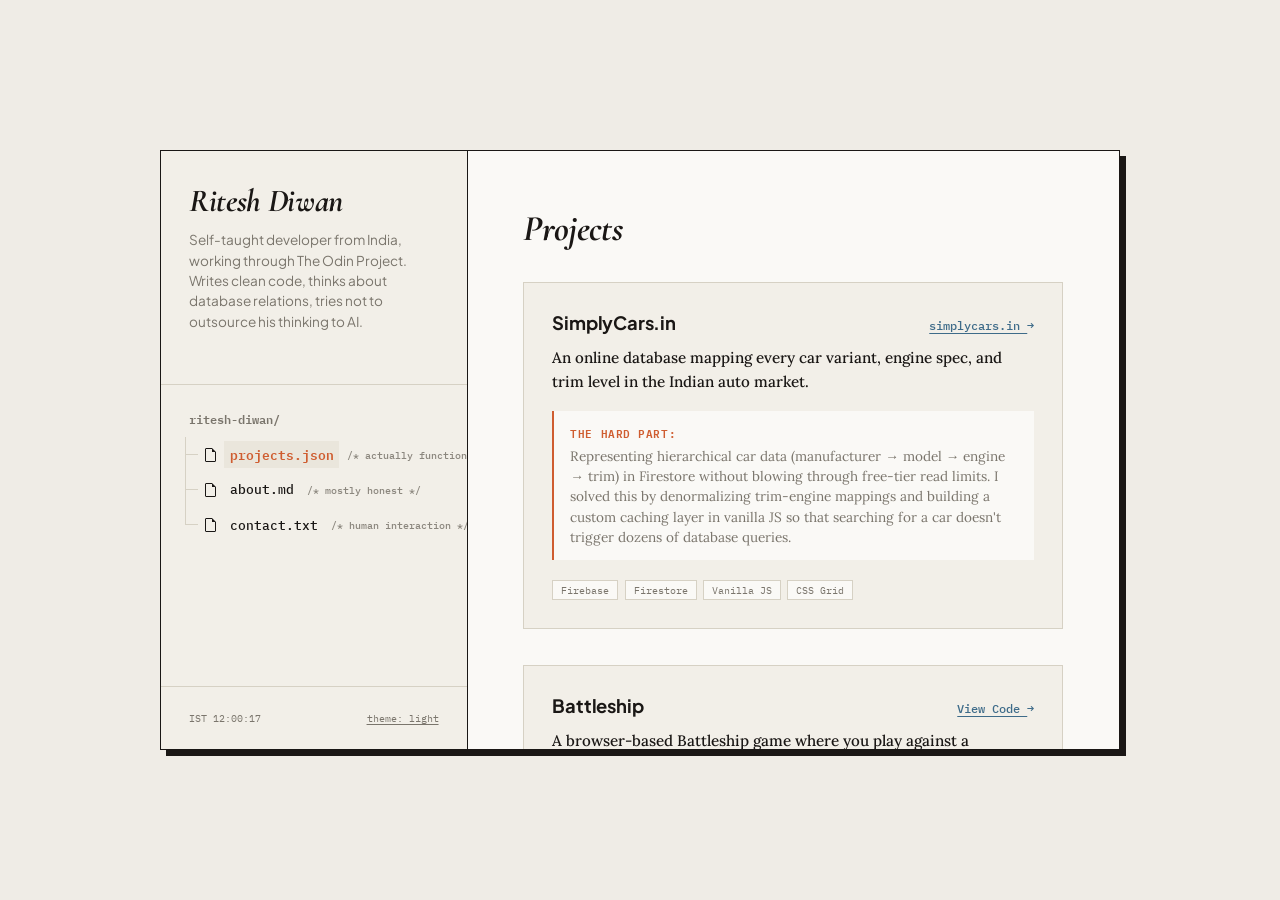
==== commit 467fee28: "trytry" ====
--- a/index.html
+++ b/index.html
@@ -3,61 +3,60 @@
 <head>
     <meta charset="UTF-8">
     <meta name="viewport" content="width=device-width, initial-scale=1.0">
-    <title>Ritesh Diwan — Portfolio Dossier</title>
-    <meta name="description" content="Personal developer portfolio of Ritesh Diwan. Minimalist single-page website.">
+    <title>Ritesh Diwan — Portfolio</title>
+    <meta name="description" content="Personal developer portfolio of Ritesh Diwan. Self-taught developer from India building through The Odin Project.">
+    
+    <link rel="preconnect" href="https://fonts.googleapis.com">
+    <link rel="preconnect" href="https://fonts.gstatic.com" crossorigin>
+    <link href="https://fonts.googleapis.com/css2?family=Cormorant+Garamond:ital,wght@0,400;0,600;0,700;1,400&family=IBM+Plex+Mono:wght@400;500;600&family=Lora:ital,wght@0,400;0,500;0,600;1,400&family=Plus+Jakarta+Sans:wght@400;500;600;700;800&display=swap" rel="stylesheet">
+    
     <link rel="stylesheet" href="style.css">
 </head>
 <body>
-
-    <!-- Mechanical Click Sound -->
-    <audio id="switchSound" src="click.mp3" preload="auto"></audio>
 
     <div class="app-container">
         
         <!-- SIDEBAR TREE EXPLORER -->
         <aside class="sidebar">
             <div class="sidebar-header">
-                <div class="brand-title">ritesh-diwan/</div>
-                <div class="brand-subtitle">developer portfolio</div>
+                <h1 class="brand-title">Ritesh Diwan</h1>
+                <p class="brand-tagline">
+                    Self-taught developer from India, working through The Odin Project. Writes clean code, thinks about database relations, tries not to outsource his thinking to AI.
+                </p>
             </div>
             
-            <nav class="sidebar-nav">
+            <nav class="sidebar-nav" aria-label="Explorer Navigation">
                 <div class="tree-explorer">
-                    
-                    <!-- About Me node -->
-                    <div class="tree-node nav-item active" data-buffer="about">
-                        <span class="node-icon icon-file"></span>
-                        <a onclick="switchBuffer('about')">about_me.md</a>
-                    </div>
-                    
-                    <!-- Projects node -->
-                    <div class="tree-node nav-item" data-buffer="projects">
+                    <div class="tree-root">ritesh-diwan/</div>
+                    
+                    <!-- Projects node (Active by default) -->
+                    <div class="tree-node nav-item active" data-buffer="projects" id="nav-projects">
                         <span class="node-icon icon-file"></span>
                         <a onclick="switchBuffer('projects')">projects.json</a>
-                    </div>
-                    
-                    <!-- Blogs directory node -->
-                    <div class="tree-node nav-item" data-buffer="blogs">
-                        <span class="node-icon icon-folder"></span>
-                        <a onclick="switchBuffer('blogs')">blogs/</a>
-                    </div>
-                    
-                    <!-- Stack node -->
-                    <div class="tree-node nav-item last-node" data-buffer="stack">
+                        <span class="node-wit">/* actually functions */</span>
+                    </div>
+                    
+                    <!-- About Me node -->
+                    <div class="tree-node nav-item" data-buffer="about" id="nav-about">
                         <span class="node-icon icon-file"></span>
-                        <a onclick="switchBuffer('stack')">tech_stack.yaml</a>
+                        <a onclick="switchBuffer('about')">about.md</a>
+                        <span class="node-wit">/* mostly honest */</span>
+                    </div>
+                    
+                    <!-- Contact node -->
+                    <div class="tree-node nav-item last-node" data-buffer="contact" id="nav-contact">
+                        <span class="node-icon icon-file"></span>
+                        <a onclick="switchBuffer('contact')">contact.txt</a>
+                        <span class="node-wit">/* human interaction */</span>
                     </div>
                     
                 </div>
             </nav>
 
             <div class="sidebar-footer">
-                <button class="theme-toggle-btn" id="themeToggleBtn" aria-label="Toggle Theme">
-                    theme: light
-                </button>
-                <div class="sidebar-info">
-                    Single-page dossier.<br>
-                    Redesigned 2026.
+                <div class="footer-meta">
+                    <span id="footer-clock">IST 12:00:00</span>
+                    <button class="theme-toggle-btn" id="themeToggleBtn" aria-label="Toggle Theme">theme: light</button>
                 </div>
             </div>
         </aside>
@@ -66,157 +65,137 @@
         <main class="main-workspace">
             <div class="content-container">
                 
-                <!-- ABOUT ME BUFFER -->
-                <div id="buffer-about" class="buffer-content" style="display: block;">
-                    <h1>About Me</h1>
-                    <p class="post-meta">System dossier // active</p>
-                    
-                    <p>I'm a self-taught developer from India, building real products while working through <strong>The Odin Project</strong> curriculum. I don't wait until I'm ready — I ship things, break them, audit them, and make them better.</p>
-                    
-                    <p>My approach is systems-first. Before writing a line of code, I think about data models, user flows, and what the core software interface is actually trying to solve. The visual presentation always emerges from function, not decoration.</p>
-                    
-                    <p>I'm drawn to projects with a strong editorial identity — software that has a clear point of view and commits to it completely.</p>
-                    
-                    <h2>Core Directives &amp; Principles</h2>
-                    
-                    <div class="meta-grid">
-                        <div class="meta-row">
-                            <span class="meta-label">01. Ship</span>
-                            <span class="meta-value"><strong>SHIP REAL THINGS</strong> — Side projects that go live teach more than a thousand tutorials.</span>
+                <!-- PROJECTS BUFFER -->
+                <div id="buffer-projects" class="buffer-content" style="display: block;">
+                    <h2>Projects</h2>
+                    
+                    <div class="projects-list">
+                        
+                        <article class="project-card" id="project-simplycars">
+                            <div class="project-card-header">
+                                <h3 class="project-name">SimplyCars.in</h3>
+                                <a href="https://simplycars.in" target="_blank" rel="noopener" class="project-link">
+                                    simplycars.in <span class="arrow">→</span>
+                                </a>
+                            </div>
+                            <p class="project-desc">
+                                An online database mapping every car variant, engine spec, and trim level in the Indian auto market.
+                            </p>
+                            <div class="project-challenge">
+                                <span class="challenge-label">The hard part:</span>
+                                <p class="challenge-text">
+                                    Representing hierarchical car data (manufacturer → model → engine → trim) in Firestore without blowing through free-tier read limits. I solved this by denormalizing trim-engine mappings and building a custom caching layer in vanilla JS so that searching for a car doesn't trigger dozens of database queries.
+                                </p>
+                            </div>
+                            <div class="project-tech">
+                                <span class="tech-tag">Firebase</span>
+                                <span class="tech-tag">Firestore</span>
+                                <span class="tech-tag">Vanilla JS</span>
+                                <span class="tech-tag">CSS Grid</span>
+                            </div>
+                        </article>
+
+                        <article class="project-card" id="project-battleship">
+                            <div class="project-card-header">
+                                <h3 class="project-name">Battleship</h3>
+                                <a href="https://github.com/abandonedwaffle/odin-battleship" target="_blank" rel="noopener" class="project-link">
+                                    View Code <span class="arrow">→</span>
+                                </a>
+                            </div>
+                            <p class="project-desc">
+                                A browser-based Battleship game where you play against a computer opponent that uses probability to target and hunt down player ships.
+                            </p>
+                            <div class="project-challenge">
+                                <span class="challenge-label">The hard part:</span>
+                                <p class="challenge-text">
+                                    Managing state synchronization and board lockouts during rapid user clicks. I spent days debugging a race condition where double-clicking a grid cell during transition allowed the player to fire twice in one turn, which I resolved by designing a strict state machine to lock grid interactions during the computer's calculations.
+                                </p>
+                            </div>
+                            <div class="project-tech">
+                                <span class="tech-tag">Vanilla JS</span>
+                                <span class="tech-tag">Webpack</span>
+                                <span class="tech-tag">Jest</span>
+                                <span class="tech-tag">CSS Flexbox</span>
+                            </div>
+                        </article>
+
+                        <article class="project-card" id="project-waldo">
+                            <div class="project-card-header">
+                                <h3 class="project-name">Where's Waldo: Street Food Edition</h3>
+                                <a href="https://github.com/abandonedwaffle/odin-wheres-waldo" target="_blank" rel="noopener" class="project-link">
+                                    View Code <span class="arrow">→</span>
+                                </a>
+                            </div>
+                            <p class="project-desc">
+                                A photo-tagging game where players locate famous Indian street food items in a high-resolution, crowded bazaar illustration.
+                            </p>
+                            <div class="project-challenge">
+                                <span class="challenge-label">The hard part:</span>
+                                <p class="challenge-text">
+                                    Ensuring coordinate verification worked reliably on responsive layouts. Because the main board image scales dynamically across viewport widths, static pixel coordinate targets broke. I solved this by capturing raw clicks, translating them to percentage offsets relative to the image bounding box, and verifying the ranges against a Node/Express backend.
+                                </p>
+                            </div>
+                            <div class="project-tech">
+                                <span class="tech-tag">Node.js</span>
+                                <span class="tech-tag">Express</span>
+                                <span class="tech-tag">MongoDB</span>
+                                <span class="tech-tag">Vanilla JS</span>
+                            </div>
+                        </article>
+                        
+                    </div>
+                </div>
+                
+                <!-- ABOUT BUFFER -->
+                <div id="buffer-about" class="buffer-content" style="display: none;">
+                    <h2>About</h2>
+                    
+                    <div class="about-text">
+                        <p>
+                            I got into programming because I wanted to understand how the web applications I used every day actually worked. For a long time, I was stuck in tutorial hell—blindly copy-pasting code from video tutorials and pretending I understood it.
+                        </p>
+                        <p>
+                            That changed when I found The Odin Project. I deleted my half-finished clone apps and started building layouts and logic from scratch, writing my own bugs and forcing myself to trace their origins.
+                        </p>
+                        
+                        <div class="about-concrete-card">
+                            <span class="detail-label">A concrete detail:</span>
+                            <p class="detail-text">
+                                While testing SimplyCars.in, I accidentally wrote an infinite loop inside a vanilla state listener. It triggered 40,000+ Firestore reads in under ten minutes and completely exhausted the free tier for the month. It was a stressful, expensive-feeling way to learn the value of rate limiting, debouncing, and validating state loops—but my data-fetching code has been solid ever since.
+                            </p>
                         </div>
-                        <div class="meta-row">
-                            <span class="meta-label">02. Models</span>
-                            <span class="meta-value"><strong>DATA ARCHITECTURE FIRST</strong> — Design the data model before the interface. Structure outlasts style.</span>
-                        </div>
-                        <div class="meta-row">
-                            <span class="meta-label">03. Audits</span>
-                            <span class="meta-value"><strong>SELF-AUDIT CODE</strong> — Trust but verify. Always run checks against your own assumptions.</span>
-                        </div>
-                        <div class="meta-row">
-                            <span class="meta-label">04. Design</span>
-                            <span class="meta-value"><strong>FUNCTIONAL DESIGN</strong> — Aesthetic is not decoration. It is the product's interface argument.</span>
-                        </div>
-                        <div class="meta-row">
-                            <span class="meta-label">05. Intelligence</span>
-                            <span class="meta-value"><strong>AI AS HANDS, NOT BRAIN</strong> — Use tools to build faster, but the logic design must remain human.</span>
-                        </div>
-                        <div class="meta-row">
-                            <span class="meta-label">06. Shipped</span>
-                            <span class="meta-value"><strong>FINISH THE MISSION</strong> — The gap between 90% and shipped is where quality is decided.</span>
-                        </div>
-                    </div>
-                    
-                    <h2>Transmitter Outbound Wires</h2>
-                    <p>Feel free to reach out through any of the channels below:</p>
-                    <ul>
-                        <li>Email Channel: <a href="mailto:diwan.devs@yahoo.com">diwan.devs@yahoo.com</a></li>
-                        <li>Github Link: <a href="https://github.com/abandonedwaffle" target="_blank">abandonedwaffle</a></li>
-                        <li>LinkedIn Index: <a href="https://www.linkedin.com/in/ritesh-diwan-327339232/" target="_blank">ritesh-diwan</a></li>
-                    </ul>
-                </div>
-                
-                <!-- PROJECTS BUFFER -->
-                <div id="buffer-projects" class="buffer-content" style="display: none;">
-                    <h1>Projects</h1>
-                    <p class="post-meta">Diagnostic registry // active</p>
-                    
-                    <p>Below is a curated record of applications designed and shipped independently.</p>
-                    
-                    <div class="project-card">
-                        <h3>SimplyCars.in</h3>
-                        <div class="meta-grid">
-                            <div class="meta-row">
-                                <span class="meta-label">Status</span>
-                                <span class="meta-value">Active // Live</span>
-                            </div>
-                            <div class="meta-row">
-                                <span class="meta-label">Capacity</span>
-                                <span class="meta-value">1.44 MB</span>
-                            </div>
-                            <div class="meta-row">
-                                <span class="meta-label">Deploy Code</span>
-                                <span class="meta-value"><a href="https://simplycars.in" target="_blank">simplycars.in →</a></span>
-                            </div>
-                        </div>
-                        <p>A technical car database for the Indian market. Bureau-grade spec sheets for every trim, variant, and powertrain — built around a relational data model linking manufacturers, brands, engines, and variants. Single-admin Firebase backend with a fully public-facing dossier system.</p>
-                        <ul class="tag-list">
-                            <li class="tag">Firebase</li>
-                            <li class="tag">Firestore</li>
-                            <li class="tag">Vanilla JS</li>
-                            <li class="tag">HTML5 / CSS3</li>
+                    </div>
+                </div>
+                
+                <!-- CONTACT BUFFER -->
+                <div id="buffer-contact" class="buffer-content" style="display: none;">
+                    <h2>Contact</h2>
+                    
+                    <div class="contact-text">
+                        <p>
+                            I am based in India. Open to conversations about software, web standards, or automotive specs.
+                        </p>
+                        
+                        <ul class="contact-links">
+                            <li>
+                                <a href="mailto:diwan.devs@yahoo.com" class="contact-link-row">
+                                    <span class="contact-label">Email:</span>
+                                    <span class="contact-val">diwan.devs@yahoo.com</span>
+                                </a>
+                            </li>
+                            <li>
+                                <a href="https://github.com/abandonedwaffle" target="_blank" rel="noopener" class="contact-link-row">
+                                    <span class="contact-label">GitHub:</span>
+                                    <span class="contact-val">github.com/abandonedwaffle</span>
+                                </a>
+                            </li>
+                            <li>
+                                <a href="https://www.linkedin.com/in/ritesh-diwan-327339232/" target="_blank" rel="noopener" class="contact-link-row">
+                                    <span class="contact-label">LinkedIn:</span>
+                                    <span class="contact-val">linkedin.com/in/ritesh-diwan-327339232</span>
+                                </a>
+                            </li>
                         </ul>
-                    </div>
-                </div>
-                
-                <!-- BLOGS DIRECTORY BUFFER -->
-                <div id="buffer-blogs" class="buffer-content" style="display: none;">
-                    <h1>Blogs</h1>
-                    <p class="post-meta">System archives // logs</p>
-                    
-                    <p>Below is a chronological directory of engineering blogs and publications. Click on any title to open the article page.</p>
-                    
-                    <div class="blogs-list">
-                        <div class="blog-item">
-                            <div class="blog-item-title">
-                                <a href="posts/why-structure-outlasts-style.html">Why Data Structure Outlasts Interface Style →</a>
-                            </div>
-                            <p class="blog-item-desc">Oct 24, 2025 • A deep dive into mapping database relations before writing visual rules.</p>
-                        </div>
-                        
-                        <div class="blog-item">
-                            <div class="blog-item-title">
-                                <a href="posts/vanilla-js-vs-framework-bloat.html">Vanilla JavaScript and CSS vs. Framework Bloat →</a>
-                            </div>
-                            <p class="blog-item-desc">Nov 12, 2025 • Exploring the tactile speed of standard-compliant web architectures.</p>
-                        </div>
-                    </div>
-                </div>
-                
-                <!-- TECH STACK BUFFER -->
-                <div id="buffer-stack" class="buffer-content" style="display: none;">
-                    <h1>Tech Stack</h1>
-                    <p class="post-meta">System diagnostics // active</p>
-                    
-                    <p>Diagnostic checklist of languages, storage environments, and operational tooling.</p>
-                    
-                    <h2>Languages &amp; Core Standards</h2>
-                    <div class="meta-grid">
-                        <div class="meta-row">
-                            <span class="meta-label">HTML5</span>
-                            <span class="meta-value">90% // Semantic Layouts, Accessibility, Core Structure</span>
-                        </div>
-                        <div class="meta-row">
-                            <span class="meta-label">CSS3</span>
-                            <span class="meta-value">85% // Grid Systems, Custom Properties, Flexbox, Responsive Designs</span>
-                        </div>
-                        <div class="meta-row">
-                            <span class="meta-label">JavaScript</span>
-                            <span class="meta-value">80% // ES6+, DOM Manipulations, Fetch/Async operations</span>
-                        </div>
-                    </div>
-                    
-                    <h2>Backend &amp; Database Environments</h2>
-                    <div class="meta-grid">
-                        <div class="meta-row">
-                            <span class="meta-label">Firebase</span>
-                            <span class="meta-value">75% // Firestore Database, Security Rules, Authentication</span>
-                        </div>
-                        <div class="meta-row">
-                            <span class="meta-label">Node.js</span>
-                            <span class="meta-value">Learning // REST API design, package ecosystems</span>
-                        </div>
-                    </div>
-                    
-                    <h2>Systems &amp; Workflows</h2>
-                    <div class="meta-grid">
-                        <div class="meta-row">
-                            <span class="meta-label">Git</span>
-                            <span class="meta-value">85% // Command Line Versioning, Branch mappings</span>
-                        </div>
-                        <div class="meta-row">
-                            <span class="meta-label">Google Stitch</span>
-                            <span class="meta-value">60% // Integration operations</span>
-                        </div>
                     </div>
                 </div>
                 
@@ -225,19 +204,8 @@
     </div>
 
     <script>
-        const switchSound = document.getElementById('switchSound');
-
-        function playClickSound() {
-            if (switchSound) {
-                switchSound.currentTime = 0;
-                switchSound.play().catch(err => console.log("Audio play blocked."));
-            }
-        }
-
         // Swaps dynamic buffers
         function switchBuffer(bufferId) {
-            playClickSound();
-
             // Hide currently active buffers
             document.querySelectorAll('.buffer-content').forEach(el => {
                 el.style.display = 'none';
@@ -249,7 +217,7 @@
                 targetBuffer.style.display = 'block';
             }
 
-            // Update active states in the directory tree list
+            // Update active states in the navigation list
             document.querySelectorAll('.tree-node.nav-item').forEach(item => {
                 const itemBuf = item.getAttribute('data-buffer');
                 if (itemBuf === bufferId) {
@@ -259,8 +227,11 @@
                 }
             });
 
-            // Scroll right container back to top
+            // Scroll workspace back to top
             document.querySelector('.main-workspace').scrollTop = 0;
+            
+            // Save state
+            localStorage.setItem('portfolio-buffer', bufferId);
         }
 
         // Theme Toggle Manager
@@ -274,20 +245,43 @@
                 document.body.classList.remove('theme-dark');
                 themeBtn.textContent = 'theme: light';
             }
-            localStorage.setItem('dossier-theme', themeName);
+            localStorage.setItem('portfolio-theme', themeName);
         }
 
         themeBtn.addEventListener('click', () => {
-            playClickSound();
             const isDark = document.body.classList.contains('theme-dark');
             setTheme(isDark ? 'light' : 'dark');
         });
 
         // Initialize state
         window.addEventListener('DOMContentLoaded', () => {
-            const savedTheme = localStorage.getItem('dossier-theme') || 'light';
+            // Restore theme
+            const savedTheme = localStorage.getItem('portfolio-theme') || 'light';
             setTheme(savedTheme);
+            
+            // Restore active buffer (default to projects)
+            const savedBuffer = localStorage.getItem('portfolio-buffer') || 'projects';
+            switchBuffer(savedBuffer);
         });
+
+        // Dynamic Footer Clock (IST)
+        function updateTime() {
+            const clockEl = document.getElementById('footer-clock');
+            if (clockEl) {
+                const now = new Date();
+                const options = {
+                    hour: '2-digit',
+                    minute: '2-digit',
+                    second: '2-digit',
+                    timeZone: 'Asia/Kolkata',
+                    hour12: false
+                };
+                const timeString = now.toLocaleTimeString('en-GB', options);
+                clockEl.textContent = `IST ${timeString}`;
+            }
+        }
+        setInterval(updateTime, 1000);
+        updateTime();
     </script>
 </body>
 </html>
--- a/style.css
+++ b/style.css
@@ -1,5 +1,4 @@
-@import url('https://fonts.googleapis.com/css2?family=Cormorant+Garamond:ital,wght@0,400;0,600;0,700;1,400&family=IBM+Plex+Mono:wght@400;500;600&family=Lora:ital,wght@0,400;0,500;0,600;0,700;1,400&family=Space+Grotesk:wght@400;500;600;700&display=swap');
-
+/* Reset and Base Styles */
 *, *::before, *::after {
     box-sizing: border-box;
     margin: 0;
@@ -7,20 +6,20 @@
 }
 
 :root {
-    /* Premium Sand Light Theme (Default) */
-    --body-bg: #EFECE6; /* Deeper beige frame */
-    --bg-color: #FAF9F6; /* Bright sand workspace background */
-    --sidebar-bg: #F2EFE8; /* Stone sidebar background */
-    --text-color: #1A1715; /* Dark ink text */
-    --text-muted: #7A756C;
-    --border-color: #1A1715;
-    --border-color-dim: #D6D1C4;
-    --accent-color: #CF5D30; /* Terracotta Accent */
-    --accent-blue: #3E6B89;
-    --active-bg: #EAE6DC;
-    --code-bg: #EAE6DC;
-    
-    --font-sans: 'Space Grotesk', sans-serif;
+    /* Warm Beige Light Theme (Default) */
+    --body-bg: #EFECE6;         /* Deeper beige frame */
+    --bg-color: #FAF9F6;        /* Warm off-white/sand workspace background */
+    --sidebar-bg: #F2EFE8;     /* Stone sidebar background */
+    --text-color: #1A1715;      /* Dark ink text */
+    --text-muted: #7A756C;      /* Muted charcoal */
+    --border-color: #1A1715;    /* Solid line dark ink border */
+    --border-color-dim: #D6D1C4; /* Soft separator border */
+    --accent-color: #CF5D30;    /* Terracotta orange accent */
+    --accent-blue: #3E6B89;     /* Steel blue highlight */
+    --active-bg: #EAE6DC;       /* Highlighting background */
+    --code-bg: #EAE6DC;         /* Embedded block background */
+    
+    --font-sans: 'Plus Jakarta Sans', -apple-system, BlinkMacSystemFont, "Segoe UI", Roboto, sans-serif;
     --font-display: 'Cormorant Garamond', serif;
     --font-serif: 'Lora', serif;
     --font-mono: 'IBM Plex Mono', monospace;
@@ -28,96 +27,89 @@
 
 body.theme-dark {
     /* Obsidian Warm Dark Theme */
-    --body-bg: #0C0C0B; /* Deep obsidian frame */
-    --bg-color: #141312; /* Dark slate workspace background */
-    --sidebar-bg: #0D0C0B; /* Coal sidebar background */
-    --text-color: #EBE8E0; /* Warm parchment text */
-    --text-muted: #948F86;
-    --border-color: #EBE8E0;
-    --border-color-dim: #2D2A26;
-    --accent-color: #E87448; /* Sunset orange */
-    --accent-blue: #5188A6;
-    --active-bg: #22201E;
-    --code-bg: #1B1A18;
-}
-
-html {
+    --body-bg: #0C0C0B;         /* Deep obsidian frame */
+    --bg-color: #141312;        /* Slate/charcoal workspace background */
+    --sidebar-bg: #0D0C0B;      /* Coal sidebar background */
+    --text-color: #EBE8E0;      /* Warm parchment text */
+    --text-muted: #948F86;      /* Slate-grey muted */
+    --border-color: #EBE8E0;    /* Solid line warm parchment border */
+    --border-color-dim: #2D2A26; /* Soft separator border dark */
+    --accent-color: #E87448;    /* Sunset orange */
+    --accent-blue: #5188A6;     /* Light slate blue */
+    --active-bg: #22201E;       /* Active state dark */
+    --code-bg: #1B1A18;         /* Code block dark */
+}
+
+html, body {
     height: 100%;
 }
 
 body {
-    min-height: 100vh;
+    background-color: var(--body-bg);
+    color: var(--text-color);
+    font-family: var(--font-serif);
     display: flex;
     align-items: center;
     justify-content: center;
-    background-color: var(--body-bg);
     padding: 2rem;
     overflow: hidden;
-    transition: background-color 0.25s ease;
-}
-
-/* Standalone Article Page Override */
-body.article-body {
-    display: block;
-    min-height: 100vh;
-    overflow-y: auto;
-    padding: 5rem 2rem;
-    background-color: var(--bg-color);
     transition: background-color 0.25s ease, color 0.25s ease;
-}
-
-/* Centered & Boxed Layout Container */
+    -webkit-font-smoothing: antialiased;
+}
+
+/* Redesigned Centered Split Layout Container */
 .app-container {
     display: flex;
     width: 960px;
     height: 600px;
     background-color: var(--bg-color);
     border: 1px solid var(--border-color);
-    box-shadow: 8px 8px 0 var(--border-color);
+    box-shadow: 6px 6px 0 var(--border-color);
     overflow: hidden;
     transition: background-color 0.25s ease, border-color 0.25s ease, box-shadow 0.25s ease;
 }
 
-/* Sidebar Explorer Tree */
+/* Sidebar Styling */
 .sidebar {
-    width: 25%;
-    min-width: 260px;
+    width: 32%;
+    min-width: 290px;
     max-width: 340px;
     display: flex;
     flex-direction: column;
     background-color: var(--sidebar-bg);
+    border-right: 1px solid var(--border-color);
     overflow: hidden;
-    border-right: 1px solid var(--border-color);
     transition: background-color 0.25s ease, border-color 0.25s ease;
 }
 
 .sidebar-header {
-    padding: 2.25rem 2rem;
+    padding: 2rem 1.75rem;
     border-bottom: 1px solid var(--border-color-dim);
 }
 
 .brand-title {
+    font-family: var(--font-display);
+    font-style: italic;
+    font-size: 2rem;
+    font-weight: 700;
+    line-height: 1.1;
+    margin-bottom: 0.75rem;
+    letter-spacing: -0.01em;
+}
+
+.brand-tagline {
     font-family: var(--font-sans);
-    font-weight: 700;
-    font-size: 1.25rem;
-    color: var(--text-color);
-    letter-spacing: -0.02em;
-    text-transform: lowercase;
-}
-
-.brand-subtitle {
-    font-family: var(--font-mono);
-    font-size: 0.65rem;
-    color: var(--text-muted);
-    margin-top: 0.45rem;
-    letter-spacing: 0.05em;
-    text-transform: uppercase;
+    font-size: 0.85rem;
+    line-height: 1.5;
+    color: var(--text-muted);
+    font-weight: 400;
 }
 
 .sidebar-nav {
     flex-grow: 1;
     overflow-y: auto;
-    padding: 1.75rem 0;
+    overflow-x: hidden;
+    padding: 1.5rem 0;
 }
 
 /* Custom CSS Tree Explorer */
@@ -127,14 +119,23 @@
     flex-direction: column;
 }
 
+.tree-root {
+    font-family: var(--font-mono);
+    font-size: 0.75rem;
+    font-weight: 600;
+    color: var(--text-muted);
+    margin-bottom: 0.5rem;
+    padding-left: 0.25rem;
+}
+
 .tree-node {
     display: flex;
     align-items: center;
     position: relative;
-    padding-left: 1.5rem;
+    padding-left: 1.25rem;
     height: 2.2rem;
-    font-family: var(--font-sans);
-    font-size: 0.85rem;
+    font-family: var(--font-mono);
+    font-size: 0.8rem;
     font-weight: 500;
 }
 
@@ -145,7 +146,7 @@
     left: 0;
     top: 0;
     bottom: 50%;
-    width: 1rem;
+    width: 0.8rem;
     border-left: 1px solid var(--border-color-dim);
     border-bottom: 1px solid var(--border-color-dim);
 }
@@ -163,85 +164,43 @@
     display: none;
 }
 
-.tree-subgroup {
-    position: relative;
-    margin-left: 0.5rem;
-    padding-left: 1rem;
-}
-
-.tree-subgroup::before {
-    content: "";
-    position: absolute;
-    left: 0;
-    top: 0;
-    bottom: 1.1rem;
-    border-left: 1px solid var(--border-color-dim);
-}
-
-.tree-subgroup .tree-node {
-    padding-left: 1.5rem;
-}
-
-.tree-subgroup .tree-node::before {
-    left: 0;
-    width: 1rem;
-}
-
-.tree-subgroup .tree-node::after {
-    left: 0;
-}
-
-/* Custom Styled File/Folder Icons */
 .node-icon {
     display: inline-block;
-    width: 14px;
+    width: 11px;
     height: 14px;
-    margin-right: 0.6rem;
+    margin-right: 0.5rem;
     position: relative;
     flex-shrink: 0;
 }
 
 .icon-file {
-    border: 1.5px solid var(--text-color);
+    border: 1px solid var(--text-color);
     border-radius: 1px;
-    border-top-right-radius: 4px;
-}
+    border-top-right-radius: 3px;
+}
+
 .icon-file::after {
     content: "";
     position: absolute;
-    top: -1.5px; right: -1.5px;
-    border-width: 3px;
+    top: -1px; right: -1px;
+    border-width: 2px;
     border-style: solid;
     border-color: var(--sidebar-bg) var(--sidebar-bg) var(--text-color) var(--text-color);
     display: block;
     width: 0;
-    transition: border-color 0.25s;
-}
+}
+
 body.theme-dark .icon-file::after {
     border-color: var(--sidebar-bg) var(--sidebar-bg) var(--text-color) var(--text-color);
 }
 
-.icon-folder {
-    border: 1.5px solid var(--accent-blue);
-    border-radius: 2px;
-}
-.icon-folder::before {
-    content: "";
-    position: absolute;
-    top: -3.5px; left: -1.5px;
-    width: 6px;
-    height: 3px;
-    background-color: var(--accent-blue);
-    border-top-left-radius: 1px;
-    border-top-right-radius: 1px;
-}
-
 .tree-node a {
     color: var(--text-color);
     text-decoration: none;
     cursor: pointer;
-    padding: 0.2rem 0.5rem;
+    padding: 0.15rem 0.35rem;
     transition: background-color 0.15s, color 0.15s;
+    font-weight: 500;
 }
 
 .tree-node a:hover {
@@ -251,53 +210,51 @@
 .tree-node.active a {
     background-color: var(--active-bg);
     color: var(--accent-color);
-    font-weight: 700;
-}
-
-.dir-name {
-    color: var(--text-color);
     font-weight: 600;
-    user-select: none;
-}
-
-/* Sidebar Footer details */
+}
+
+.node-wit {
+    font-size: 0.65rem;
+    color: var(--text-muted);
+    margin-left: 0.5rem;
+    white-space: nowrap;
+    opacity: 0.85;
+}
+
+/* Sidebar Footer */
 .sidebar-footer {
-    padding: 2rem;
+    padding: 1.5rem 1.75rem;
     border-top: 1px solid var(--border-color-dim);
-    display: flex;
-    flex-direction: column;
-    gap: 1rem;
+}
+
+.footer-meta {
+    display: flex;
+    justify-content: space-between;
+    align-items: center;
+    font-family: var(--font-mono);
+    font-size: 0.65rem;
+    color: var(--text-muted);
 }
 
 .theme-toggle-btn {
-    width: 100%;
     background: transparent;
-    border: 1px solid var(--border-color);
-    color: var(--text-color);
-    font-family: var(--font-sans);
-    font-size: 0.75rem;
-    font-weight: 600;
-    padding: 0.65rem;
+    border: none;
+    color: var(--text-muted);
+    font-family: var(--font-mono);
+    font-size: 0.65rem;
     cursor: pointer;
-    text-align: center;
-    text-transform: uppercase;
-    letter-spacing: 0.05em;
-    transition: background-color 0.15s, color 0.15s;
+    text-transform: lowercase;
+    text-decoration: underline;
+    text-underline-offset: 2px;
+    padding: 0;
+    transition: color 0.15s;
 }
 
 .theme-toggle-btn:hover {
-    background-color: var(--text-color);
-    color: var(--bg-color);
-}
-
-.sidebar-info {
-    font-family: var(--font-mono);
-    font-size: 0.65rem;
-    color: var(--text-muted);
-    line-height: 1.5;
-}
-
-/* Main Workspace layout */
+    color: var(--text-color);
+}
+
+/* Main Workspace Content Area */
 .main-workspace {
     flex-grow: 1;
     overflow-y: auto;
@@ -306,39 +263,18 @@
 }
 
 .content-container {
-    max-width: 740px;
-    padding: 4.5rem 3.5rem;
+    max-width: 620px;
+    padding: 3.5rem 2.5rem;
     margin: 0 auto;
 }
 
-/* Custom Editorial Typography */
-h1 {
+/* Serif Headings (Italic Editorial) */
+h2 {
     font-family: var(--font-display);
-    font-size: 3rem;
+    font-size: 2.25rem;
     font-weight: 700;
     font-style: italic;
-    margin-bottom: 0.5rem;
-    color: var(--text-color);
-    letter-spacing: -0.02em;
-    line-height: 1.15;
-}
-
-.post-meta {
-    font-family: var(--font-mono);
-    font-size: 0.7rem;
-    color: var(--text-muted);
-    margin-bottom: 2.5rem;
-    text-transform: uppercase;
-    letter-spacing: 0.05em;
-}
-
-h2 {
-    font-family: var(--font-display);
-    font-size: 2rem;
-    font-weight: 700;
-    font-style: italic;
-    margin-top: 3.5rem;
-    margin-bottom: 1.25rem;
+    margin-bottom: 2rem;
     color: var(--text-color);
     letter-spacing: -0.01em;
 }
@@ -346,165 +282,230 @@
 h3 {
     font-family: var(--font-sans);
     font-size: 1.15rem;
-    font-weight: 600;
-    margin-top: 2.25rem;
-    margin-bottom: 0.75rem;
+    font-weight: 700;
     color: var(--text-color);
     letter-spacing: -0.01em;
 }
 
 p {
     font-family: var(--font-serif);
-    font-size: 1.05rem;
-    line-height: 1.8;
-    margin-bottom: 1.5rem;
-    color: var(--text-color);
-    opacity: 0.95;
-}
-
-/* Links style */
-a {
+    font-size: 1rem;
+    line-height: 1.75;
+    margin-bottom: 1.25rem;
+    color: var(--text-color);
+}
+
+/* Project Cards */
+.projects-list {
+    display: flex;
+    flex-direction: column;
+    gap: 2.25rem;
+}
+
+.project-card {
+    border: 1px solid var(--border-color-dim);
+    padding: 1.75rem;
+    background-color: var(--sidebar-bg);
+    transition: background-color 0.25s, border-color 0.25s, transform 0.25s;
+}
+
+.project-card:hover {
+    border-color: var(--border-color);
+    transform: translateY(-2px);
+}
+
+.project-card-header {
+    display: flex;
+    justify-content: space-between;
+    align-items: baseline;
+    margin-bottom: 0.75rem;
+    gap: 1rem;
+}
+
+.project-name {
+    font-size: 1.15rem;
+    color: var(--text-color);
+}
+
+.project-link {
+    font-family: var(--font-mono);
+    font-size: 0.75rem;
     color: var(--accent-blue);
     text-decoration: underline;
     text-underline-offset: 3px;
+    font-weight: 500;
     transition: color 0.15s;
 }
 
-a:hover {
+.project-link:hover {
     color: var(--accent-color);
 }
 
-/* Lists */
-ul, ol {
+.project-link .arrow {
+    display: inline-block;
+    transition: transform 0.15s;
+}
+
+.project-link:hover .arrow {
+    transform: translateX(2px);
+}
+
+.project-desc {
+    font-size: 0.95rem;
+    line-height: 1.6;
+    margin-bottom: 1rem;
+    font-weight: 500;
+    color: var(--text-color);
+}
+
+.project-challenge {
+    background-color: var(--bg-color);
+    border-left: 2.5px solid var(--accent-color);
+    padding: 0.75rem 1rem;
+    margin-bottom: 1.25rem;
+    transition: background-color 0.25s;
+}
+
+.challenge-label {
+    display: block;
+    font-family: var(--font-mono);
+    font-size: 0.7rem;
+    text-transform: uppercase;
+    letter-spacing: 0.05em;
+    color: var(--accent-color);
+    margin-bottom: 0.25rem;
+    font-weight: 600;
+}
+
+.challenge-text {
+    font-size: 0.85rem;
+    line-height: 1.5;
+    color: var(--text-muted);
+    margin-bottom: 0;
+}
+
+.project-tech {
+    display: flex;
+    flex-wrap: wrap;
+    gap: 0.4rem;
+}
+
+.tech-tag {
+    font-family: var(--font-mono);
+    font-size: 0.65rem;
+    border: 1px solid var(--border-color-dim);
+    padding: 0.15rem 0.5rem;
+    background-color: var(--bg-color);
+    color: var(--text-muted);
+    transition: background-color 0.25s, border-color 0.25s;
+}
+
+/* About Section Specifics */
+.about-text p {
+    font-size: 1rem;
+    color: var(--text-color);
+    margin-bottom: 1.25rem;
+}
+
+.about-concrete-card {
+    margin-top: 1.75rem;
+    background-color: var(--sidebar-bg);
+    border: 1px solid var(--border-color-dim);
+    padding: 1.5rem;
+    transition: background-color 0.25s, border-color 0.25s;
+}
+
+.detail-label {
+    display: block;
+    font-family: var(--font-mono);
+    font-size: 0.7rem;
+    text-transform: uppercase;
+    letter-spacing: 0.05em;
+    color: var(--accent-color);
+    margin-bottom: 0.5rem;
+    font-weight: 600;
+}
+
+.detail-text {
+    font-size: 0.9rem !important;
+    line-height: 1.6 !important;
+    color: var(--text-color) !important;
+    margin-bottom: 0 !important;
+}
+
+/* Contact Section Specifics */
+.contact-text p {
     margin-bottom: 1.5rem;
-    padding-left: 2rem;
-}
-
-li {
-    font-family: var(--font-serif);
-    font-size: 1.05rem;
-    line-height: 1.8;
-    margin-bottom: 0.65rem;
-    color: var(--text-color);
-}
-
-/* Elegant Blockquotes */
-blockquote {
-    border-left: 2.5px solid var(--accent-color);
-    padding: 0.5rem 0 0.5rem 1.5rem;
-    margin: 2rem 0;
-    color: var(--text-muted);
-    font-style: italic;
-    font-family: var(--font-serif);
-    font-size: 1.1rem;
-}
-
-/* Premium Code Blocks */
-pre {
-    background-color: var(--code-bg);
-    padding: 1.25rem 1.5rem;
-    overflow-x: auto;
-    border: 1px solid var(--border-color-dim);
-    margin: 1.75rem 0;
-    transition: background-color 0.25s, border-color 0.25s;
-}
-
-code {
-    font-family: var(--font-mono);
-    font-size: 0.85rem;
-}
-
-pre code {
-    display: block;
-    line-height: 1.6;
-}
-
-/* Meta Data Grid Layout */
-.meta-grid {
+}
+
+.contact-links {
+    list-style: none;
     display: flex;
     flex-direction: column;
-    gap: 1rem;
-    margin: 2rem 0;
-    border-top: 1px solid var(--border-color-dim);
-    border-bottom: 1px solid var(--border-color-dim);
-    padding: 1.5rem 0;
-}
-
-.meta-row {
-    display: grid;
-    grid-template-columns: 150px 1fr;
-    font-size: 0.9rem;
-}
-
-.meta-label {
-    font-family: var(--font-sans);
-    color: var(--text-muted);
-    text-transform: uppercase;
+    gap: 0.75rem;
+}
+
+.contact-link-row {
+    display: inline-flex;
+    align-items: baseline;
+    gap: 0.5rem;
+    text-decoration: none;
+    font-size: 0.95rem;
+    transition: transform 0.15s;
+}
+
+.contact-link-row:hover {
+    transform: translateX(3px);
+}
+
+.contact-label {
+    font-family: var(--font-mono);
     font-size: 0.75rem;
-    font-weight: 600;
-    margin-top: 0.2rem;
-}
-
-.meta-value {
-    font-family: var(--font-serif);
+    color: var(--text-muted);
+    width: 70px;
+    display: inline-block;
+}
+
+.contact-val {
+    color: var(--accent-blue);
+    text-decoration: underline;
+    text-underline-offset: 3px;
     font-weight: 500;
-}
-
-.project-card {
-    border: 1px solid var(--border-color-dim);
-    padding: 2.25rem;
-    margin-bottom: 2.5rem;
-    background-color: var(--sidebar-bg);
-    transition: background-color 0.25s, border-color 0.25s;
-}
-
-.project-card h3 {
-    margin-top: 0;
-    font-size: 1.5rem;
+    transition: color 0.15s;
+}
+
+.contact-link-row:hover .contact-val {
     color: var(--accent-color);
 }
 
-.tag-list {
-    display: flex;
-    flex-wrap: wrap;
-    gap: 0.5rem;
-    margin: 1.25rem 0 0 0;
-    list-style: none;
-    padding-left: 0;
-}
-
-.tag {
-    font-family: var(--font-mono);
-    font-size: 0.7rem;
-    border: 1px solid var(--border-color-dim);
-    padding: 0.2rem 0.6rem;
-    text-transform: uppercase;
-    background-color: var(--bg-color);
-    color: var(--text-muted);
-    transition: background-color 0.25s, border-color 0.25s;
-}
-
-/* Mobile responsive layout overrides */
+/* Mobile Responsive Adjustments */
 @media (max-width: 768px) {
     body {
         padding: 0;
         align-items: stretch;
         justify-content: stretch;
+        overflow-y: auto;
     }
 
     .app-container {
-        height: 100%;
+        height: auto;
+        min-height: 100vh;
         max-width: 100%;
         box-shadow: none;
         border: none;
+        flex-direction: column;
+        overflow: visible;
     }
 
     .sidebar {
         width: 100%;
         max-width: 100%;
         height: auto;
+        display: block;
         border-right: none;
         border-bottom: 1px solid var(--border-color);
+        flex-shrink: 0;
+        overflow: visible;
     }
     
     .sidebar-header {
@@ -512,90 +513,50 @@
     }
     
     .sidebar-nav {
+        flex: none;
+        height: auto;
+        overflow: visible;
         padding: 0.5rem 0;
+    }
+
+    .main-workspace {
+        flex: none;
+        overflow: visible;
+        height: auto;
     }
     
     .tree-explorer {
         flex-direction: row;
         overflow-x: auto;
+        overflow-y: hidden;
         gap: 1.25rem;
         padding: 0.5rem 1.5rem;
     }
     
+    .tree-root {
+        display: none;
+    }
+    
     .tree-node {
         flex: 0 0 auto;
-        height: auto;
+        height: 2.2rem;
         padding-left: 0;
     }
     
-    .tree-node::before, .tree-node::after, .tree-explorer .dir, .tree-subgroup::before {
+    .tree-node::before, .tree-node::after {
         display: none;
     }
     
-    .tree-subgroup {
-        display: flex;
-        flex-direction: row;
-        gap: 1.25rem;
-        margin-left: 0;
-        padding-left: 0;
-    }
-    
-    .tree-subgroup .tree-node {
-        padding-left: 0;
+    .node-wit {
+        display: none;
     }
     
     .sidebar-footer {
         padding: 1rem 1.5rem;
-        flex-direction: row;
-        justify-content: space-between;
-        align-items: center;
         border-top: 1px solid var(--border-color-dim);
     }
     
-    .theme-toggle-btn {
-        width: auto;
-        padding: 0.5rem 1.25rem;
-    }
-    
     .content-container {
-        padding: 2.5rem 1.5rem;
-    }
-}
-
-/* Standalone Article Layout */
-.article-container {
-    max-width: 740px;
-    margin: 0 auto;
-    padding: 2rem 0;
-}
-
-.article-theme-btn {
-    position: fixed;
-    top: 2rem;
-    right: 2.5rem;
-    background: transparent;
-    border: 1px solid var(--border-color);
-    color: var(--text-color);
-    font-family: var(--font-sans);
-    font-size: 0.75rem;
-    font-weight: 600;
-    padding: 0.5rem 1rem;
-    cursor: pointer;
-    text-transform: uppercase;
-    letter-spacing: 0.05em;
-    transition: background-color 0.15s, color 0.15s;
-    z-index: 100;
-}
-
-.article-theme-btn:hover {
-    background-color: var(--text-color);
-    color: var(--bg-color);
-}
-
-@media (max-width: 768px) {
-    .article-theme-btn {
-        position: absolute;
-        top: 1.5rem;
-        right: 1.5rem;
-    }
-}
+        padding: 2.25rem 1.5rem;
+    }
+}
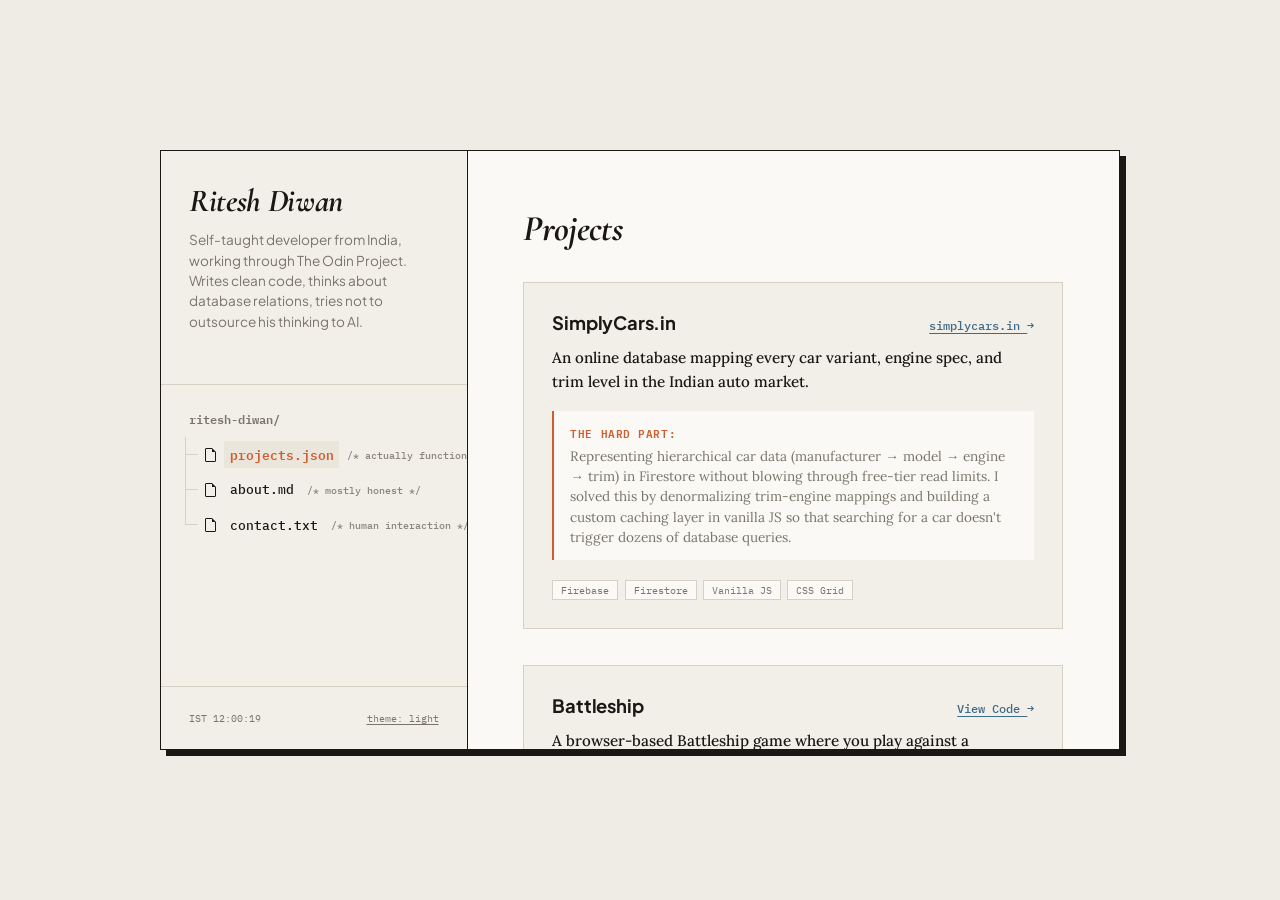
==== commit 8beccccd: "final solution" ====
--- a/index.html
+++ b/index.html
@@ -14,6 +14,9 @@
 </head>
 <body>
 
+    <!-- Mechanical Click Sound -->
+    <audio id="switchSound" src="click.mp3" preload="auto"></audio>
+
     <div class="app-container">
         
         <!-- SIDEBAR TREE EXPLORER -->
@@ -32,21 +35,21 @@
                     <!-- Projects node (Active by default) -->
                     <div class="tree-node nav-item active" data-buffer="projects" id="nav-projects">
                         <span class="node-icon icon-file"></span>
-                        <a onclick="switchBuffer('projects')">projects.json</a>
+                        <a onclick="switchBuffer('projects', true)">projects.json</a>
                         <span class="node-wit">/* actually functions */</span>
                     </div>
                     
                     <!-- About Me node -->
                     <div class="tree-node nav-item" data-buffer="about" id="nav-about">
                         <span class="node-icon icon-file"></span>
-                        <a onclick="switchBuffer('about')">about.md</a>
+                        <a onclick="switchBuffer('about', true)">about.md</a>
                         <span class="node-wit">/* mostly honest */</span>
                     </div>
                     
                     <!-- Contact node -->
                     <div class="tree-node nav-item last-node" data-buffer="contact" id="nav-contact">
                         <span class="node-icon icon-file"></span>
-                        <a onclick="switchBuffer('contact')">contact.txt</a>
+                        <a onclick="switchBuffer('contact', true)">contact.txt</a>
                         <span class="node-wit">/* human interaction */</span>
                     </div>
                     
@@ -204,8 +207,21 @@
     </div>
 
     <script>
+        const switchSound = document.getElementById('switchSound');
+
+        function playClickSound() {
+            if (switchSound) {
+                switchSound.currentTime = 0;
+                switchSound.play().catch(err => console.log("Audio play blocked."));
+            }
+        }
+
         // Swaps dynamic buffers
-        function switchBuffer(bufferId) {
+        function switchBuffer(bufferId, playSound = false) {
+            if (playSound) {
+                playClickSound();
+            }
+
             // Hide currently active buffers
             document.querySelectorAll('.buffer-content').forEach(el => {
                 el.style.display = 'none';
@@ -249,6 +265,7 @@
         }
 
         themeBtn.addEventListener('click', () => {
+            playClickSound();
             const isDark = document.body.classList.contains('theme-dark');
             setTheme(isDark ? 'light' : 'dark');
         });
--- a/style.css
+++ b/style.css
@@ -110,6 +110,8 @@
     overflow-y: auto;
     overflow-x: hidden;
     padding: 1.5rem 0;
+    scrollbar-width: thin;
+    scrollbar-color: var(--border-color-dim) transparent;
 }
 
 /* Custom CSS Tree Explorer */
@@ -260,6 +262,8 @@
     overflow-y: auto;
     background-color: var(--bg-color);
     transition: background-color 0.25s ease;
+    scrollbar-width: thin;
+    scrollbar-color: var(--border-color-dim) transparent;
 }
 
 .content-container {
